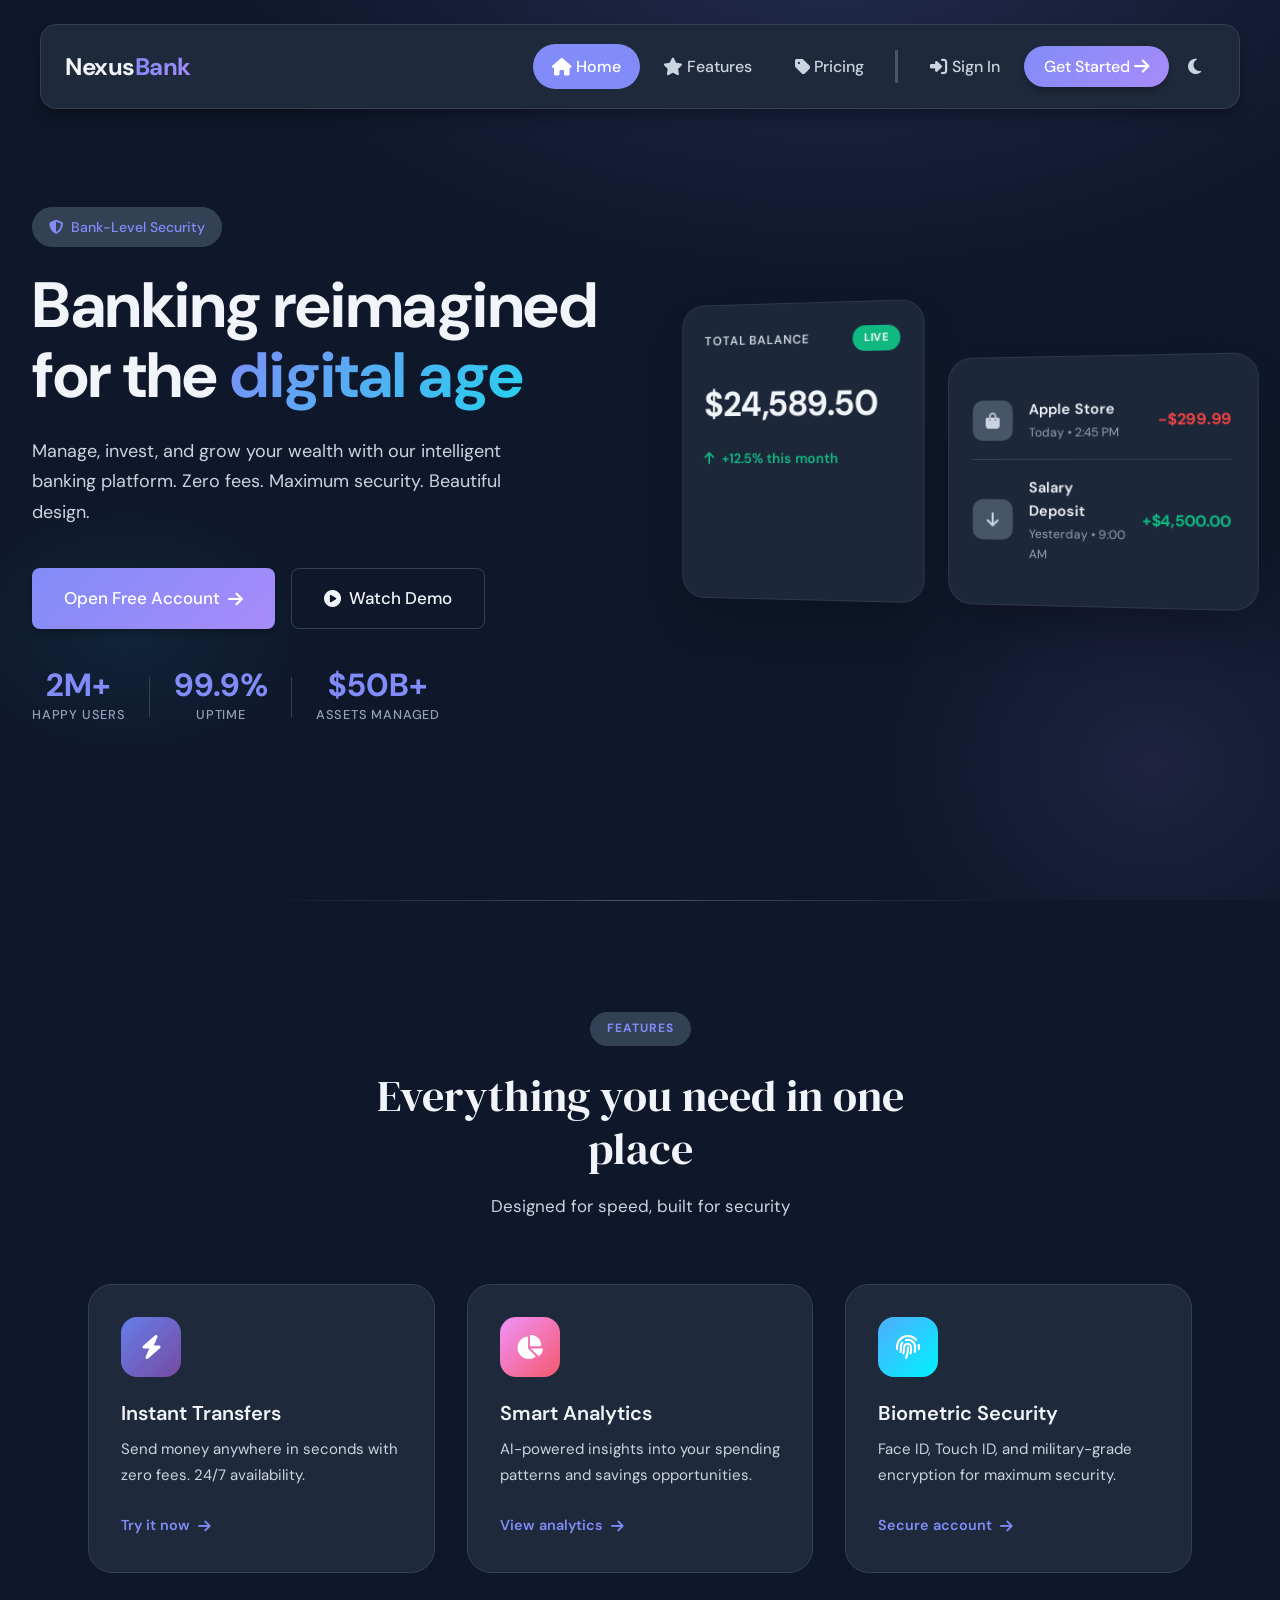
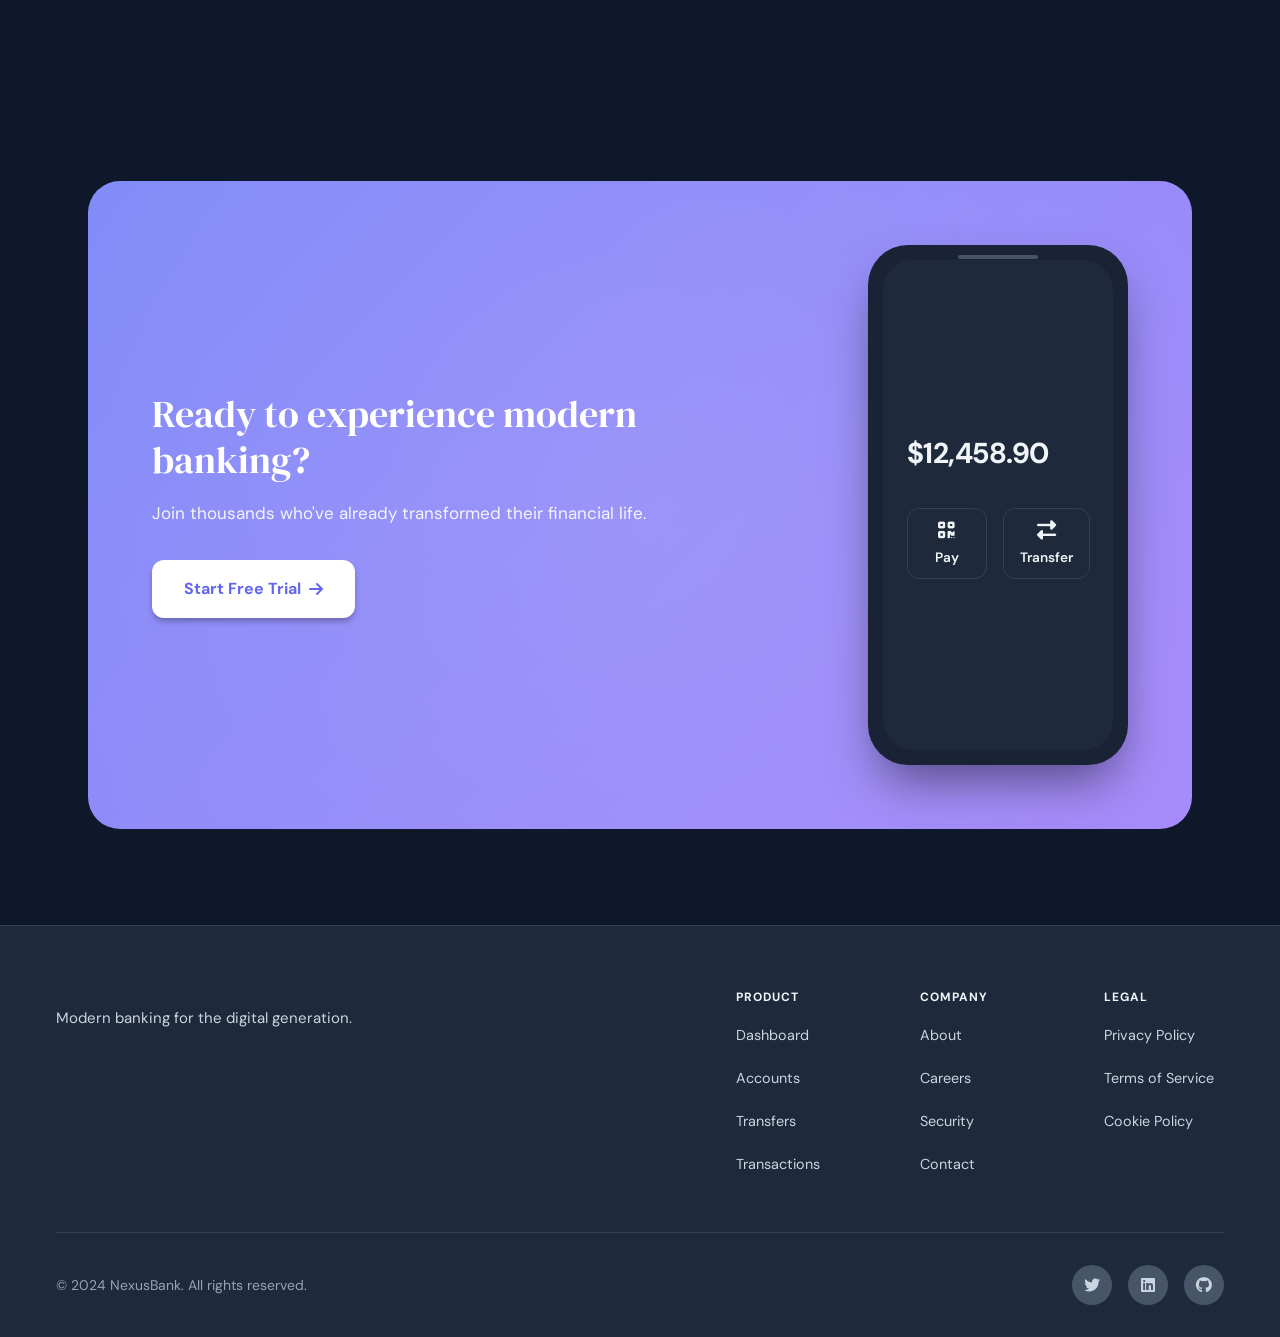
==== NexusBank2026/index.html @ 76d4d80f "Add files via upload" ====
<!DOCTYPE html>
<html lang="en" class="dark-theme">
<head>
    <meta charset="UTF-8">
    <meta name="viewport" content="width=device-width, initial-scale=1.0">
    <title>NexusBank | Modern Digital Banking</title>
   <link rel="stylesheet" href="css/style.css">
<link rel="stylesheet" href="css/components.css">
<link rel="stylesheet" href="css/index.css">
    <link rel="stylesheet" href="https://cdnjs.cloudflare.com/ajax/libs/font-awesome/6.4.0/css/all.min.css">
    <link rel="preconnect" href="https://fonts.googleapis.com">
    <link rel="preconnect" href="https://fonts.gstatic.com" crossorigin>
    <link href="https://fonts.googleapis.com/css2?family=Inter:wght@300;400;500;600;700&display=swap" rel="stylesheet">
</head>
<body>

    <!--- Floating Navigation --->
    <nav class="floating-nav">
        <div class="container">
            <!-- Brand now lives inside the nav -->
            <a href="index.html" class="nav-brand">
                Nexus<span class="accent">Bank</span>
            </a>

            <!-- Navigation items -->
            <div class="nav-row">
                <a href="index.html" class="nav-item active">
                    <i class="fas fa-home"></i>
                    <span>Home</span>
                </a>
                <a href="#features" class="nav-item">
                    <i class="fas fa-star"></i>
                    <span>Features</span>
                </a>
                <a href="#pricing" class="nav-item">
                    <i class="fas fa-tag"></i>
                    <span>Pricing</span>
                </a>
                
                <div class="nav-spacer"></div>
                
                <a href="login.html" class="nav-item btn-ghost">
                    <i class="fas fa-sign-in-alt"></i>
                    <span>Sign In</span>
                </a>
                <a href="login.html" class="nav-item btn-primary">
                    <span>Get Started</span>
                    <i class="fas fa-arrow-right"></i>
                </a>
                
                <button class="theme-toggle nav-item" id="themeToggle">
                    <i class="fas fa-moon"></i>
                </button>
            </div>
            
            <button class="mobile-menu-btn" id="mobileMenuBtn">
                <i class="fas fa-bars"></i>
            </button>
        </div>
    </nav>

    <!-- Hero Section -->
    <section class="hero">
        <div class="container">
            <div class="hero-content">
                <div class="hero-badge">
                    <span class="badge">
                        <i class="fas fa-shield-alt"></i>
                        Bank-Level Security
                    </span>
                </div>
                <h1 class="hero-title">
                    Banking reimagined for the
                    <span class="gradient-text">digital age</span>
                </h1>
                <p class="hero-subtitle">
                    Manage, invest, and grow your wealth with our intelligent banking platform.
                    Zero fees. Maximum security. Beautiful design.
                </p>
                <div class="hero-actions">
                    <a href="login.html" class="btn btn-primary btn-lg">
                        <span>Open Free Account</span>
                        <i class="fas fa-arrow-right"></i>
                    </a>
                    <a href="#features" class="btn btn-outline btn-lg">
                        <i class="fas fa-play-circle"></i>
                        <span>Watch Demo</span>
                    </a>
                </div>
                <div class="hero-stats">
                    <div class="stat">
                        <div class="stat-number">2M+</div>
                        <div class="stat-label">Happy Users</div>
                    </div>
                    <div class="stat">
                        <div class="stat-number">99.9%</div>
                        <div class="stat-label">Uptime</div>
                    </div>
                    <div class="stat">
                        <div class="stat-number">$50B+</div>
                        <div class="stat-label">Assets Managed</div>
                    </div>
                </div>
            </div>
            <div class="hero-visual">
                <div class="dashboard-preview">
                    <div class="preview-card preview-card-1">
                        <div class="preview-header">
                            <div class="preview-title">Total Balance</div>
                            <div class="preview-badge">Live</div>
                        </div>
                        <div class="preview-balance">$24,589.50</div>
                        <div class="preview-trend">
                            <i class="fas fa-arrow-up"></i>
                            <span>+12.5% this month</span>
                        </div>
                    </div>
                    <div class="preview-card preview-card-2">
                        <div class="preview-transaction">
                            <div class="transaction-icon">
                                <i class="fas fa-shopping-bag"></i>
                            </div>
                            <div class="transaction-details">
                                <div class="transaction-name">Apple Store</div>
                                <div class="transaction-time">Today • 2:45 PM</div>
                            </div>
                            <div class="transaction-amount negative">-$299.99</div>
                        </div>
                        <div class="preview-transaction">
                            <div class="transaction-icon">
                                <i class="fas fa-arrow-down"></i>
                            </div>
                            <div class="transaction-details">
                                <div class="transaction-name">Salary Deposit</div>
                                <div class="transaction-time">Yesterday • 9:00 AM</div>
                            </div>
                            <div class="transaction-amount positive">+$4,500.00</div>
                        </div>
                    </div>
                </div>
            </div>
        </div>
    </section>

    <!-- Features Section -->
    <section class="features-section" id="features">
        <div class="container">
            <div class="section-header">
                <div class="section-badge">Features</div>
                <h2 class="section-title">Everything you need in one place</h2>
                <p class="section-subtitle">Designed for speed, built for security</p>
            </div>
            
            <div class="features-grid">
                <div class="feature-card">
                    <div class="feature-icon bg-gradient-1">
                        <i class="fas fa-bolt"></i>
                    </div>
                    <h3 class="feature-title">Instant Transfers</h3>
                    <p class="feature-description">
                        Send money anywhere in seconds with zero fees. 24/7 availability.
                    </p>
                    <a href="transfer.html" class="feature-link">
                        <span>Try it now</span>
                        <i class="fas fa-arrow-right"></i>
                    </a>
                </div>
                
                <div class="feature-card">
                    <div class="feature-icon bg-gradient-2">
                        <i class="fas fa-chart-pie"></i>
                    </div>
                    <h3 class="feature-title">Smart Analytics</h3>
                    <p class="feature-description">
                        AI-powered insights into your spending patterns and savings opportunities.
                    </p>
                    <a href="dashboard.html" class="feature-link">
                        <span>View analytics</span>
                        <i class="fas fa-arrow-right"></i>
                    </a>
                </div>
                
                <div class="feature-card">
                    <div class="feature-icon bg-gradient-3">
                        <i class="fas fa-fingerprint"></i>
                    </div>
                    <h3 class="feature-title">Biometric Security</h3>
                    <p class="feature-description">
                        Face ID, Touch ID, and military-grade encryption for maximum security.
                    </p>
                    <a href="profile.html" class="feature-link">
                        <span>Secure account</span>
                        <i class="fas fa-arrow-right"></i>
                    </a>
                </div>
            </div>
        </div>
    </section>

    <!-- CTA Section -->
    <section class="cta-section">
        <div class="container">
            <div class="cta-card">
                <div class="cta-content">
                    <h2 class="cta-title">Ready to experience modern banking?</h2>
                    <p class="cta-subtitle">
                        Join thousands who've already transformed their financial life.
                    </p>
                    <a href="login.html" class="btn btn-cta btn-lg">
                        <span>Start Free Trial</span>
                        <i class="fas fa-arrow-right"></i>
                    </a>
                </div>
                <div class="cta-visual">
                    <div class="phone-mockup">
                        <div class="phone-screen">
                            <div class="app-preview">
                                <div class="app-balance">$12,458.90</div>
                                <div class="app-action">
                                    <button class="app-btn">
                                        <i class="fas fa-qrcode"></i>
                                        Pay
                                    </button>
                                    <button class="app-btn">
                                        <i class="fas fa-exchange-alt"></i>
                                        Transfer
                                    </button>
                                </div>
                            </div>
                        </div>
                    </div>
                </div>
            </div>
        </div>
    </section>

    <!-- Footer -->
    <footer class="footer">
        <div class="container">
            <div class="footer-main">
                <div class="footer-brand">
                    <p class="footer-tagline">
                        Modern banking for the digital generation.
                    </p>
                </div>
                
                <div class="footer-links">
                    <div class="footer-column">
                        <h4 class="footer-title">Product</h4>
                        <a href="dashboard.html" class="footer-link">Dashboard</a>
                        <a href="accounts.html" class="footer-link">Accounts</a>
                        <a href="transfer.html" class="footer-link">Transfers</a>
                        <a href="transactions.html" class="footer-link">Transactions</a>
                    </div>
                    
                    <div class="footer-column">
                        <h4 class="footer-title">Company</h4>
                        <a href="#" class="footer-link">About</a>
                        <a href="#" class="footer-link">Careers</a>
                        <a href="#" class="footer-link">Security</a>
                        <a href="#" class="footer-link">Contact</a>
                    </div>
                    
                    <div class="footer-column">
                        <h4 class="footer-title">Legal</h4>
                        <a href="#" class="footer-link">Privacy Policy</a>
                        <a href="#" class="footer-link">Terms of Service</a>
                        <a href="#" class="footer-link">Cookie Policy</a>
                    </div>
                </div>
            </div>
            
            <div class="footer-bottom">
                <p class="copyright">© 2024 NexusBank. All rights reserved.</p>
                <div class="footer-social">
                    <a href="#" class="social-link">
                        <i class="fab fa-twitter"></i>
                    </a>
                    <a href="#" class="social-link">
                        <i class="fab fa-linkedin"></i>
                    </a>
                    <a href="#" class="social-link">
                        <i class="fab fa-github"></i>
                    </a>
                </div>
            </div>
        </div>
    </footer>

    <script src="js/app.js"></script>
    <script>
        document.addEventListener('DOMContentLoaded', function() {
            const mobileMenuBtn = document.getElementById('mobileMenuBtn');
            const navRow = document.querySelector('.nav-row');
            
            mobileMenuBtn.addEventListener('click', function(e) {
                e.stopPropagation();
                navRow.classList.toggle('mobile-open');
            });
            
            document.addEventListener('click', function(e) {
                if (!navRow.contains(e.target) && !mobileMenuBtn.contains(e.target)) {
                    navRow.classList.remove('mobile-open');
                }
            });
            
            const themeToggle = document.getElementById('themeToggle');
            themeToggle.addEventListener('click', function() {
                document.documentElement.classList.toggle('dark-theme');
                document.body.classList.toggle('dark-theme');
                const icon = this.querySelector('i');
                const isDark = document.documentElement.classList.contains('dark-theme');
                icon.classList.toggle('fa-moon', !isDark);
                icon.classList.toggle('fa-sun', isDark);
                localStorage.setItem('theme', isDark ? 'dark' : 'light');
            });
            
            const savedTheme = localStorage.getItem('theme');
            if (savedTheme === 'dark') {
                document.documentElement.classList.add('dark-theme');
                document.body.classList.add('dark-theme');
                const icon = themeToggle.querySelector('i');
                icon.classList.replace('fa-moon', 'fa-sun');
            }
        });
    </script>
</body>
</html>
---- NexusBank2026/css/style.css ----
/* Modern Design System - Global Styles */
:root {
    /* Light Theme */
    --primary: #6366f1;
    --primary-dark: #4f46e5;
    --secondary: #8b5cf6;
    --accent: #06b6d4;
    --cta: #10b981;
    
    /* Background Colors */
    --bg-primary: #ffffff;
    --bg-secondary: #f8fafc;
    --bg-tertiary: #f1f5f9;
    
    /* Surface Colors */
    --surface: #ffffff;
    --surface-elevated: #ffffff;
    --surface-hover: #f8fafc;
    
    /* Text Colors */
    --text-primary: #0f172a;
    --text-secondary: #475569;
    --text-tertiary: #64748b;
    --text-on-primary: #ffffff;
    
    /* Border Colors */
    --border-light: #e2e8f0;
    --border-medium: #cbd5e1;
    --border-input: #d1d5db;
    
    /* Status Colors */
    --success: #10b981;
    --warning: #f59e0b;
    --error: #ef4444;
    --info: #3b82f6;
    
    /* Shadows */
    --shadow-sm: 0 1px 2px 0 rgb(0 0 0 / 0.05);
    --shadow-md: 0 4px 6px -1px rgb(0 0 0 / 0.1);
    --shadow-lg: 0 10px 15px -3px rgb(0 0 0 / 0.1);
    --shadow-xl: 0 20px 25px -5px rgb(0 0 0 / 0.1);
    --shadow-2xl: 0 25px 50px -12px rgb(0 0 0 / 0.25);
    
    /* Border Radius */
    --radius-sm: 0.375rem;
    --radius-md: 0.5rem;
    --radius-lg: 0.75rem;
    --radius-xl: 1rem;
    --radius-full: 9999px;
    
    /* Spacing */
    --space-xs: 0.25rem;
    --space-sm: 0.5rem;
    --space-md: 1rem;
    --space-lg: 1.5rem;
    --space-xl: 2rem;
    --space-2xl: 3rem;
    
    /* Transitions */
    --transition-fast: 150ms cubic-bezier(0.4, 0, 0.2, 1);
    --transition-normal: 250ms cubic-bezier(0.4, 0, 0.2, 1);
    --transition-slow: 350ms cubic-bezier(0.4, 0, 0.2, 1);
}

/* Dark Theme */
.dark-theme {
    --primary: #818cf8;
    --primary-dark: #6366f1;
    --secondary: #a78bfa;
    --accent: #22d3ee;
    --cta: #34d399;
    
    --bg-primary: #0f172a;
    --bg-secondary: #1e293b;
    --bg-tertiary: #334155;
    
    --surface: #1e293b;
    --surface-elevated: #334155;
    --surface-hover: #475569;
    
    --text-primary: #f1f5f9;
    --text-secondary: #cbd5e1;
    --text-tertiary: #94a3b8;
    --text-on-primary: #0f172a;
    
    --border-light: #334155;
    --border-medium: #475569;
    --border-input: #4b5563;
    
    --shadow-sm: 0 1px 2px 0 rgb(0 0 0 / 0.3);
    --shadow-md: 0 4px 6px -1px rgb(0 0 0 / 0.3);
    --shadow-lg: 0 10px 15px -3px rgb(0 0 0 / 0.3);
    --shadow-xl: 0 20px 25px -5px rgb(0 0 0 / 0.3);
    --shadow-2xl: 0 25px 50px -12px rgb(0 0 0 / 0.4);
}

/* Base Styles */
* {
    margin: 0;
    padding: 0;
    box-sizing: border-box;
}

html {
    scroll-behavior: smooth;
}

body {
    font-family: 'Inter', -apple-system, BlinkMacSystemFont, 'Segoe UI', Roboto, sans-serif;
    background-color: var(--bg-primary);
    color: var(--text-primary);
    line-height: 1.6;
    transition: background-color var(--transition-normal), color var(--transition-normal);
    overflow-x: hidden;
}

.container {
    max-width: 1200px;
    margin: 0 auto;
    padding: 0 var(--space-md);
}

/* Typography */
h1, h2, h3, h4, h5, h6 {
    font-weight: 600;
    line-height: 1.2;
}

.gradient-text {
    background: linear-gradient(135deg, var(--primary), var(--accent));
    -webkit-background-clip: text;
    -webkit-text-fill-color: transparent;
    background-clip: text;
}
---- NexusBank2026/css/components.css ----
/* Components - Navigation, Buttons, Cards, Footer */

/* Navigation */
.floating-nav {
    position: fixed;
    top: var(--space-lg);
    left: 50%;
    transform: translateX(-50%);
    width: calc(100% - 2rem);
    max-width: 1200px;
    background: var(--surface);
    backdrop-filter: blur(10px);
    border: 1px solid var(--border-light);
    border-radius: var(--radius-xl);
    padding: 0 var(--space-lg);
    z-index: 1000;
    box-shadow: var(--shadow-lg);
    display: flex;
    align-items: center;
    justify-content: space-between;
    height: 70px;
}

.brand {
    display: flex;
    align-items: center;
    gap: var(--space-sm);
    text-decoration: none;
    color: var(--text-primary);
    font-weight: 700;
    font-size: 1.25rem;
    flex-shrink: 0; /* Prevents brand from shrinking */
}

.brand-logo {
    width: 32px;
    height: 32px;
    background: linear-gradient(135deg, var(--primary), var(--secondary));
    border-radius: var(--radius-md);
    display: flex;
    align-items: center;
    justify-content: center;
    color: white;
}

.brand-logo i {
    font-size: 1rem;
}

.brand-name {
    white-space: nowrap;
}

.brand-accent {
    color: var(--primary);
}

.nav-row {
    display: flex;
    align-items: center;
    gap: var(--space-xs);
    margin-left: auto; /* Pushes nav items to the right */
    flex-wrap: nowrap;
}

.nav-item {
    display: flex;
    align-items: center;
    gap: var(--space-xs);
    text-decoration: none;
    color: var(--text-secondary);
    font-weight: 500;
    padding: var(--space-sm) var(--space-md);
    border-radius: var(--radius-md);
    transition: all var(--transition-fast);
    white-space: nowrap;
    border: none;
    background: none;
    font-family: inherit;
    font-size: 0.95rem;
    cursor: pointer;
}

.nav-item:hover,
.nav-item.active {
    background: var(--surface-hover);
    color: var(--primary);
}

.nav-item.btn-ghost {
    color: var(--text-secondary);
}

.nav-item.btn-ghost:hover {
    background: var(--surface-hover);
    color: var(--primary);
}

.nav-item.btn-primary {
    background: linear-gradient(135deg, var(--primary), var(--secondary));
    color: white;
    box-shadow: var(--shadow-md);
}

.nav-item.btn-primary:hover {
    transform: translateY(-1px);
    box-shadow: var(--shadow-lg);
}

.nav-item i {
    font-size: 1rem;
}

.theme-toggle.nav-item {
    width: 40px;
    height: 40px;
    padding: 0;
    justify-content: center;
}

.mobile-menu-btn {
    display: none;
    background: none;
    border: none;
    color: var(--text-secondary);
    font-size: 1.25rem;
    cursor: pointer;
    width: 40px;
    height: 40px;
    align-items: center;
    justify-content: center;
    margin-left: var(--space-sm);
}

/* Buttons */
.btn {
    display: inline-flex;
    align-items: center;
    justify-content: center;
    gap: var(--space-sm);
    padding: var(--space-sm) var(--space-lg);
    border-radius: var(--radius-md);
    font-weight: 500;
    text-decoration: none;
    border: none;
    cursor: pointer;
    transition: all var(--transition-fast);
    font-family: inherit;
    font-size: 0.875rem;
}

.btn-primary {
    background: linear-gradient(135deg, var(--primary), var(--secondary));
    color: white;
    box-shadow: var(--shadow-md);
}

.btn-primary:hover {
    transform: translateY(-2px);
    box-shadow: var(--shadow-lg);
}

.btn-secondary {
    background: var(--surface-elevated);
    color: var(--text-primary);
    border: 1px solid var(--border-light);
}

.btn-secondary:hover {
    background: var(--surface-hover);
}

.btn-outline {
    background: transparent;
    color: var(--text-primary);
    border: 1px solid var(--border-light);
}

.btn-outline:hover {
    border-color: var(--primary);
    color: var(--primary);
}

.btn-cta {
    background: linear-gradient(135deg, var(--primary), var(--secondary));
    color: white;
    box-shadow: var(--shadow-md);
}

.btn-cta:hover {
    transform: translateY(-2px);
    box-shadow: var(--shadow-lg);
}

.btn-sm {
    padding: var(--space-xs) var(--space-md);
    font-size: 0.75rem;
}

.btn-lg {
    padding: var(--space-md) var(--space-xl);
    font-size: 1rem;
}

.btn-block {
    width: 100%;
}

/* Badge */
.badge {
    display: inline-flex;
    align-items: center;
    gap: var(--space-xs);
    padding: var(--space-xs) var(--space-md);
    background: var(--surface-elevated);
    border: 1px solid var(--border-light);
    border-radius: var(--radius-full);
    font-size: 0.875rem;
    font-weight: 500;
    color: var(--text-secondary);
}

/* Cards */
.feature-card {
    background: var(--surface);
    border: 1px solid var(--border-light);
    border-radius: var(--radius-xl);
    padding: var(--space-xl);
    transition: all var(--transition-normal);
}

.feature-card:hover {
    transform: translateY(-8px);
    border-color: var(--primary);
    box-shadow: var(--shadow-xl);
}

.feature-icon {
    width: 64px;
    height: 64px;
    border-radius: var(--radius-lg);
    display: flex;
    align-items: center;
    justify-content: center;
    margin-bottom: var(--space-lg);
    font-size: 1.5rem;
    color: white;
}

/* Background Gradients */
.bg-gradient-1 {
    background: linear-gradient(135deg, var(--primary), var(--secondary));
}

.bg-gradient-2 {
    background: linear-gradient(135deg, var(--accent), #06b6d4);
}

.bg-gradient-3 {
    background: linear-gradient(135deg, #f59e0b, #f97316);
}

/* Footer */
.footer {
    background: var(--surface-elevated);
    padding: var(--space-2xl) 0;
    border-top: 1px solid var(--border-light);
}

.footer-main {
    display: flex;
    justify-content: space-between;
    flex-wrap: wrap;
    gap: var(--space-2xl);
    margin-bottom: var(--space-2xl);
}

.footer-brand {
    flex: 1;
    min-width: 300px;
}

.footer-tagline {
    color: var(--text-secondary);
    margin-top: var(--space-md);
    max-width: 300px;
}

.footer-links {
    display: flex;
    gap: var(--space-2xl);
    flex-wrap: wrap;
}

.footer-column {
    min-width: 150px;
}

.footer-title {
    font-size: 0.875rem;
    text-transform: uppercase;
    letter-spacing: 0.05em;
    color: var(--text-secondary);
    margin-bottom: var(--space-lg);
}

.footer-link {
    display: block;
    color: var(--text-primary);
    text-decoration: none;
    margin-bottom: var(--space-sm);
    transition: color var(--transition-fast);
}

.footer-link:hover {
    color: var(--primary);
}

.footer-bottom {
    display: flex;
    justify-content: space-between;
    align-items: center;
    padding-top: var(--space-xl);
    border-top: 1px solid var(--border-light);
}

.copyright {
    color: var(--text-tertiary);
    font-size: 0.875rem;
}

.footer-social {
    display: flex;
    gap: var(--space-md);
}

.social-link {
    width: 40px;
    height: 40px;
    background: var(--surface);
    border-radius: var(--radius-full);
    display: flex;
    align-items: center;
    justify-content: center;
    color: var(--text-secondary);
    text-decoration: none;
    transition: all var(--transition-fast);
}

.social-link:hover {
    background: var(--primary);
    color: white;
    transform: translateY(-2px);
}

/* Tablet Adjustments */
@media (max-width: 1024px) {
    .nav-item span {
        display: none; /* Hide text on tablet, show only icons */
    }
    
    .nav-item i {
        font-size: 1.125rem;
    }
    
    .nav-item.btn-primary span {
        display: none;
    }
    
    .nav-item.btn-primary i {
        margin: 0;
    }
}

/* Mobile Adjustments */
@media (max-width: 768px) {
    .floating-nav {
        top: var(--space-md);
        width: calc(100% - 2rem);
        height: 60px;
        padding: 0 var(--space-md);
    }
    
    .nav-row {
        display: none; /* Hidden on mobile by default */
    }
    
    .nav-row.mobile-open {
        display: flex;
        flex-direction: column;
        position: absolute;
        top: 100%;
        left: 0;
        right: 0;
        background: var(--surface);
        border: 1px solid var(--border-light);
        border-radius: var(--radius-lg);
        padding: var(--space-md);
        margin-top: var(--space-sm);
        box-shadow: var(--shadow-xl);
        z-index: 1000;
        gap: var(--space-xs);
        width: 100%;
    }
    
    .nav-row.mobile-open .nav-item {
        width: 100%;
        justify-content: flex-start;
        padding: var(--space-md);
    }
    
    .nav-row.mobile-open .nav-item span {
        display: inline;
    }
    
    .nav-row.mobile-open .nav-item i {
        width: 20px;
        text-align: center;
    }
    
    .nav-row.mobile-open .theme-toggle {
        display: flex;
    }
    
    .mobile-menu-btn {
        display: flex; /* Show mobile menu button */
    }
}
---- NexusBank2026/css/index.css ----
/* Index/Homepage Specific Styles - IMPROVED VERSION */

/* ===== FONT IMPORT ===== */
@import url('https://fonts.googleapis.com/css2?family=DM+Serif+Display:ital@0;1&family=DM+Sans:wght@300;400;500;600;700&display=swap');

/* ===== GLOBAL TYPOGRAPHY OVERRIDE ===== */
:root {
    --transition-bounce: all 0.3s cubic-bezier(0.175, 0.885, 0.32, 1.275);
    --font-display: 'DM Serif Display', Georgia, serif;
    --font-body: 'DM Sans', -apple-system, sans-serif;
}

html {
    scroll-behavior: smooth;
    -webkit-font-smoothing: antialiased;
}

body {
    font-family: var(--font-body);
}

/* Display font for headings */
h1, h2, h3 {
    font-family: var(--font-display);
    font-weight: 400; /* DM Serif Display looks best at regular weight */
}

/* ===== NAVIGATION ===== */
.floating-nav {
    height: 85px !important;
    padding: 0 var(--space-lg) !important;
}

.floating-nav .container {
    display: flex;
    align-items: center;
    justify-content: space-between;
    width: 100%;
    height: 100%;
    padding: 0;
    max-width: 1200px;
}

.site-brand {
    display: none;
}

.nav-brand {
    font-size: 1.5rem;
    font-weight: 700;
    color: var(--text-primary);
    letter-spacing: -0.5px;
    font-family: var(--font-body);
    text-decoration: none;
    flex-shrink: 0;
    line-height: 1;
}

.nav-brand .accent {
    background: linear-gradient(135deg, var(--primary), var(--secondary));
    -webkit-background-clip: text;
    -webkit-text-fill-color: transparent;
    background-clip: text;
}

.nav-row {
    display: flex;
    align-items: center;
    gap: 0.25rem;
}

.nav-item {
    padding: 0.6rem 1.2rem !important;
    font-size: 1rem !important;
    font-family: var(--font-body);
    border-radius: 40px;
    transition: var(--transition-bounce);
    position: relative;
}

.nav-item i {
    font-size: 1.1rem !important;
    transition: transform 0.2s ease;
}

.nav-item:hover {
    background: var(--surface-hover);
    transform: scale(1.05);
}

.nav-item:hover i {
    transform: translateY(-1px);
}

.nav-item.active {
    background: var(--primary);
    color: white !important;
}

.nav-item.btn-primary,
.nav-item.btn-ghost {
    padding: 0.5rem 1.25rem !important;
}

/* Divider line between Pricing and Sign In */
.nav-spacer {
    width: 3px;
    height: 33px;
    background: var(--border-medium);
    margin: 0 0.5rem;
    flex-shrink: 0;
}

.theme-toggle.nav-item {
    width: 42px !important;
    height: 42px !important;
    padding: 0 !important;
    display: flex;
    align-items: center;
    justify-content: center;
}

@media (max-width: 768px) {
    .floating-nav {
        height: 75px !important;
    }
}


@media (max-width: 1024px) {
    .floating-nav .container {
        padding-left: 1rem;
    }
    .nav-row {
        gap: 0.5rem;
    }
}

@media (max-width: 768px) {
    .floating-nav {
        height: 75px !important;
    }
    .site-brand {
        top: 15px;
        left: 20px;
        font-size: 1.5rem;
    }
    .nav-item {
        padding: 0.5rem 0.75rem !important;
        font-size: 0.9rem !important;
    }
}

/* ===== BUTTON ENHANCEMENTS ===== */
.btn {
    font-family: var(--font-body);
    transition: transform 0.2s ease, box-shadow 0.2s ease, background 0.2s ease;
}

.btn-primary:hover {
    transform: translateY(-3px) scale(1.02);
    box-shadow: 0 8px 20px rgba(99, 102, 241, 0.35);
}

.btn-primary:active {
    transform: translateY(-1px) scale(0.98);
}

.btn-outline:hover {
    background: rgba(99, 102, 241, 0.06);
    border-color: var(--primary);
    transform: translateY(-3px);
}

.btn-outline:active {
    transform: translateY(-1px);
}

/* Subtle scale pulse instead of invisible shadow pulse */
.btn-cta {
    animation: subtlePulse 2.5s ease-in-out infinite;
}

@keyframes subtlePulse {
    0%, 100% { transform: scale(1); }
    50% { transform: scale(1.04); }
}

/* ===== HERO SECTION ===== */
.hero {
    padding: 8rem 0 6rem;
    position: relative;
    overflow: hidden;
    min-height: 100vh;
    display: flex;
    align-items: center;

    /* Atmospheric gradient background */
    background:
        radial-gradient(ellipse 80% 60% at 65% -5%, rgba(99, 102, 241, 0.13) 0%, transparent 60%),
        radial-gradient(ellipse 40% 50% at 90% 85%, rgba(139, 92, 246, 0.09) 0%, transparent 55%),
        radial-gradient(ellipse 30% 30% at 10% 70%, rgba(6, 182, 212, 0.06) 0%, transparent 50%),
        var(--bg-primary);
}

/* Dark theme hero - deeper glow */
.dark-theme .hero {
    background:
        radial-gradient(ellipse 80% 60% at 65% -5%, rgba(129, 140, 248, 0.16) 0%, transparent 60%),
        radial-gradient(ellipse 40% 50% at 90% 85%, rgba(167, 139, 250, 0.1) 0%, transparent 55%),
        radial-gradient(ellipse 30% 30% at 10% 70%, rgba(34, 211, 238, 0.07) 0%, transparent 50%),
        var(--bg-primary);
}

.hero .container {
    display: flex;
    flex-direction: row;
    align-items: center;
    justify-content: space-between;
    width: 100%;
    max-width: 1400px;
    margin: 0 auto;
    padding: 0 2rem;
    gap: 4rem;
    text-align: left;
}

.hero-content {
    flex: 1;
    max-width: 580px;
}

.hero-badge {
    margin-bottom: 1.5rem;
    animation: fadeInUp 0.6s ease both;
}

.badge {
    display: inline-flex;
    align-items: center;
    gap: 0.5rem;
    background: var(--surface-elevated);
    color: var(--primary);
    padding: 0.5rem 1rem;
    border-radius: 100px;
    font-size: 0.875rem;
    font-weight: 500;
    font-family: var(--font-body);
    border: 1px solid var(--border-light);
}

.hero-title {
    /* Fluid sizing: scales from 2.5rem on mobile to 5rem on large screens */
    font-size: clamp(2.5rem, 5vw, 5rem);
    margin-bottom: 1.5rem;
    line-height: 1.1;
    letter-spacing: -0.5px;
    font-family: var(--font-body); /* Keep original Inter font for the hero title */
    font-weight: 700;
    animation: fadeInUp 0.7s ease 0.1s both;
}

.gradient-text {
    background: linear-gradient(135deg, var(--primary), var(--accent));
    -webkit-background-clip: text;
    -webkit-text-fill-color: transparent;
    background-clip: text;
}

.hero-subtitle {
    font-size: 1.125rem;
    color: var(--text-secondary);
    margin-bottom: 2.5rem;
    max-width: 500px;
    line-height: 1.7;
    animation: fadeInUp 0.7s ease 0.2s both;
}

.hero-actions {
    display: flex;
    gap: 1rem;
    margin-bottom: 2.5rem;
    flex-wrap: wrap;
    justify-content: flex-start;
    animation: fadeInUp 0.7s ease 0.3s both;
}

.btn-lg {
    padding: 1rem 2rem;
    font-size: 1.0625rem;
}

/* Hero Stats */
.hero-stats {
    display: flex;
    gap: 3rem;
    flex-wrap: wrap;
    justify-content: flex-start;
    animation: fadeInUp 0.7s ease 0.4s both;
}

/* Restore dashboard preview on the right */
.hero-visual {
    flex: 1;
    max-width: 500px;
    display: flex;
    justify-content: flex-end;
    animation: fadeInUp 0.8s ease 0.2s both;
}

.stat {
    text-align: center;
    position: relative;
}

.stat:not(:last-child)::after {
    content: '';
    position: absolute;
    right: -1.5rem;
    top: 50%;
    transform: translateY(-50%);
    width: 1px;
    height: 40px;
    background: var(--border-light);
}

.stat-number {
    font-size: 2rem;
    font-weight: 700;
    font-family: var(--font-body);
    color: var(--primary);
    margin-bottom: 0.25rem;
    line-height: 1;
    transition: color 0.2s ease;
}

.stat:hover .stat-number {
    color: var(--primary-dark);
}

.stat-label {
    font-size: 0.8rem;
    color: var(--text-tertiary);
    text-transform: uppercase;
    letter-spacing: 0.8px;
    font-weight: 500;
}

/* Hero Visual */
.hero-visual {
    flex: 1;
    max-width: 550px;
    display: flex;
    justify-content: flex-end;
    animation: fadeInUp 0.8s ease 0.2s both;
}

/* Dashboard Preview */
.dashboard-preview {
    display: flex;
    gap: 1.5rem;
    transform: perspective(1000px) rotateY(-10deg) translateZ(0);
    transition: transform 0.4s ease;
}

.dashboard-preview:hover {
    transform: perspective(1000px) rotateY(-6deg) translateZ(30px);
}

.preview-card {
    background: var(--surface);
    border: 1px solid var(--border-light);
    border-radius: 24px;
    padding: 1.5rem;
    box-shadow: 0 25px 50px -12px rgba(0, 0, 0, 0.25);
    backdrop-filter: blur(10px);
    transition: transform 0.3s ease, box-shadow 0.3s ease;
    animation: slideIn 0.8s ease-out both;
}

.preview-card-1 {
    width: 260px;
    margin-top: -30px;
    z-index: 2;
    animation-delay: 0.1s;
}

.preview-card-2 {
    width: 300px;
    margin-top: 30px;
    z-index: 1;
    animation-delay: 0.25s;
}

.preview-card:hover {
    transform: translateY(-5px);
    box-shadow: 0 30px 60px -12px rgba(0, 0, 0, 0.3);
}

.preview-header {
    display: flex;
    justify-content: space-between;
    align-items: center;
    margin-bottom: 1.5rem;
}

.preview-title {
    font-size: 0.8rem;
    color: var(--text-secondary);
    text-transform: uppercase;
    letter-spacing: 0.07em;
    font-weight: 600;
    font-family: var(--font-body);
}

.preview-badge {
    background: #10b981;
    color: white;
    padding: 0.25rem 0.75rem;
    border-radius: 100px;
    font-size: 0.7rem;
    font-weight: 700;
    letter-spacing: 0.5px;
    text-transform: uppercase;
}

.preview-balance {
    font-size: 2.25rem;
    font-weight: 700;
    font-family: var(--font-body);
    margin-bottom: 1rem;
    letter-spacing: -0.5px;
}

.preview-trend {
    display: flex;
    align-items: center;
    gap: 0.5rem;
    color: #10b981;
    font-weight: 600;
    font-size: 0.9rem;
}

.preview-transaction {
    display: flex;
    align-items: center;
    gap: 1rem;
    padding: 1rem 0;
    border-bottom: 1px solid var(--border-light);
    transition: background 0.2s ease;
}

.preview-transaction:last-child {
    border-bottom: none;
}

.preview-transaction:hover {
    background: var(--surface-hover);
    margin: 0 -0.5rem;
    padding: 0.75rem 0.5rem;
    border-radius: 12px;
}

.transaction-icon {
    width: 40px;
    height: 40px;
    background: var(--surface-hover);
    border-radius: 10px;
    display: flex;
    align-items: center;
    justify-content: center;
    color: var(--text-secondary);
    transition: all 0.2s ease;
    flex-shrink: 0;
}

.preview-transaction:hover .transaction-icon {
    background: var(--primary);
    color: white;
    transform: scale(1.05);
}

.transaction-details {
    flex: 1;
}

.transaction-name {
    font-weight: 600;
    font-size: 0.9rem;
    margin-bottom: 2px;
}

.transaction-time {
    font-size: 0.75rem;
    color: var(--text-tertiary);
}

.transaction-amount {
    font-weight: 700;
    font-size: 0.95rem;
    letter-spacing: -0.3px;
    font-family: var(--font-body);
}

.transaction-amount.positive { color: #10b981; }
.transaction-amount.negative { color: #ef4444; }

/* ===== FEATURES SECTION ===== */
.features-section {
    padding: 7rem 0;
    position: relative;
    overflow: hidden;
}

/* Subtle top divider gradient */
.features-section::before {
    content: '';
    position: absolute;
    top: 0;
    left: 50%;
    transform: translateX(-50%);
    width: 60%;
    height: 1px;
    background: linear-gradient(90deg, transparent, var(--border-medium), transparent);
}

.section-header {
    text-align: center;
    max-width: 600px;
    margin: 0 auto 4rem;
}

.section-badge {
    display: inline-block;
    background: var(--surface-elevated);
    color: var(--primary);
    padding: 0.4rem 1rem;
    border-radius: 100px;
    font-size: 0.75rem;
    font-weight: 700;
    font-family: var(--font-body);
    margin-bottom: 1.5rem;
    text-transform: uppercase;
    letter-spacing: 1px;
    border: 1px solid var(--border-light);
}

.section-title {
    font-size: clamp(2rem, 3.5vw, 2.75rem);
    margin-bottom: 1rem;
    line-height: 1.2;
}

.section-subtitle {
    color: var(--text-secondary);
    font-size: 1.0625rem;
    line-height: 1.7;
}

.features-grid {
    display: grid;
    grid-template-columns: repeat(auto-fit, minmax(300px, 1fr));
    gap: 2rem;
    max-width: 1200px;
    margin: 0 auto;
    padding: 0 2rem;
}

.feature-card {
    background: var(--surface);
    border: 1px solid var(--border-light);
    border-radius: 24px;
    padding: 2rem;
    transition: transform 0.3s ease, box-shadow 0.3s ease, border-color 0.3s ease;
    position: relative;
    overflow: hidden;
}

/* Gradient top-border reveal on hover */
.feature-card::before {
    content: '';
    position: absolute;
    top: 0;
    left: 0;
    right: 0;
    height: 3px;
    background: linear-gradient(90deg, var(--primary), var(--secondary));
    opacity: 0;
    transition: opacity 0.3s ease;
}

.feature-card:hover {
    transform: translateY(-8px) scale(1.02);
    box-shadow: 0 30px 60px -15px rgba(0, 0, 0, 0.2);
    border-color: transparent;
}

.feature-card:hover::before {
    opacity: 1;
}

.feature-icon {
    width: 60px;
    height: 60px;
    border-radius: 16px;
    display: flex;
    align-items: center;
    justify-content: center;
    margin-bottom: 1.5rem;
    font-size: 1.5rem;
    color: white;
    transition: transform 0.3s ease;
}

.feature-card:hover .feature-icon {
    transform: scale(1.15) rotate(5deg);
}

.bg-gradient-1 { background: linear-gradient(135deg, #667eea 0%, #764ba2 100%); }
.bg-gradient-2 { background: linear-gradient(135deg, #f093fb 0%, #f5576c 100%); }
.bg-gradient-3 { background: linear-gradient(135deg, #4facfe 0%, #00f2fe 100%); }

.feature-title {
    font-size: 1.25rem;
    margin-bottom: 0.75rem;
    font-family: var(--font-body);
    font-weight: 600;
}

.feature-description {
    color: var(--text-secondary);
    margin-bottom: 1.5rem;
    line-height: 1.7;
    font-size: 0.9375rem;
}

.feature-link {
    display: inline-flex;
    align-items: center;
    gap: 0.5rem;
    color: var(--primary);
    text-decoration: none;
    font-weight: 600;
    font-size: 0.9rem;
    transition: gap 0.2s ease;
    position: relative;
    padding-bottom: 2px;
}

.feature-link::after {
    content: '';
    position: absolute;
    bottom: 0;
    left: 0;
    width: 0;
    height: 2px;
    background: var(--primary);
    transition: width 0.2s ease;
}

.feature-link:hover {
    gap: 0.75rem;
}

.feature-link:hover::after {
    width: 100%;
}

/* ===== CTA SECTION ===== */
.cta-section {
    padding: 6rem 0;
}

.cta-card {
    background: linear-gradient(135deg, var(--primary), var(--secondary));
    border-radius: 32px;
    padding: 4rem;
    display: flex;
    align-items: center;
    justify-content: space-between;
    gap: 4rem;
    color: white;
    position: relative;
    overflow: hidden;
    max-width: 1200px;
    margin: 0 2rem;
}

.cta-card::before {
    content: '';
    position: absolute;
    top: -50%;
    right: -50%;
    width: 200%;
    height: 200%;
    background: radial-gradient(circle, rgba(255,255,255,0.08) 0%, transparent 50%);
    animation: rotate 20s linear infinite;
}

.cta-content {
    position: relative;
    z-index: 1;
    max-width: 500px;
}

.cta-title {
    font-size: clamp(1.8rem, 3vw, 2.5rem);
    margin-bottom: 1rem;
    line-height: 1.2;
}

.cta-subtitle {
    opacity: 0.9;
    margin-bottom: 2rem;
    line-height: 1.7;
    font-size: 1.0625rem;
}

.btn-cta {
    background: white;
    color: var(--primary-dark);
    border: none;
    padding: 1rem 2rem;
    font-weight: 700;
    font-size: 1rem;
    border-radius: 12px;
    display: inline-flex;
    align-items: center;
    gap: 0.5rem;
    text-decoration: none;
    transition: transform 0.2s ease, box-shadow 0.2s ease;
    font-family: var(--font-body);
}

.btn-cta:hover {
    transform: translateY(-2px);
    box-shadow: 0 12px 30px rgba(0,0,0,0.25);
}

.btn-cta i {
    transition: transform 0.2s ease;
}

.btn-cta:hover i {
    transform: translateX(5px);
}

.cta-visual {
    position: relative;
    z-index: 1;
}

.phone-mockup {
    width: 260px;
    height: 520px;
    background: var(--surface);
    border-radius: 40px;
    padding: 15px;
    box-shadow: 0 25px 50px -12px rgba(0,0,0,0.5);
    position: relative;
    transition: transform 0.3s ease;
}

.phone-mockup:hover {
    transform: translateY(-12px);
}

.phone-mockup::before {
    content: '';
    position: absolute;
    top: 10px;
    left: 50%;
    transform: translateX(-50%);
    width: 80px;
    height: 4px;
    background: var(--border-medium);
    border-radius: 100px;
    z-index: 2;
}

.phone-screen {
    background: var(--bg-secondary);
    border-radius: 30px;
    height: 100%;
    padding: 1.5rem;
    display: flex;
    flex-direction: column;
    align-items: center;
    justify-content: center;
    gap: 0;
}

.app-balance {
    font-size: 1.8rem;
    font-weight: 700;
    font-family: var(--font-body);
    margin-bottom: 2rem;
    color: var(--text-primary);
    letter-spacing: -0.5px;
}

.app-action {
    display: flex;
    gap: 1rem;
}

.app-btn {
    padding: 0.75rem 1rem;
    background: var(--surface);
    border: 1px solid var(--border-light);
    border-radius: 12px;
    color: var(--text-primary);
    display: flex;
    flex-direction: column;
    align-items: center;
    gap: 0.5rem;
    min-width: 80px;
    cursor: pointer;
    transition: all 0.2s ease;
    font-weight: 600;
    font-size: 0.85rem;
    font-family: var(--font-body);
}

.app-btn:hover {
    border-color: var(--primary);
    color: var(--primary);
    transform: translateY(-2px);
    box-shadow: 0 4px 12px rgba(99, 102, 241, 0.15);
}

.app-btn i {
    font-size: 1.2rem;
}

/* ===== FOOTER ===== */
.footer {
    background: var(--surface);
    border-top: 1px solid var(--border-light);
    padding: 4rem 0 2rem;
}

.footer-main {
    display: flex;
    justify-content: space-between;
    margin-bottom: 3rem;
    flex-wrap: wrap;
    gap: 2rem;
}

.footer-brand {
    max-width: 300px;
}

.footer-tagline {
    color: var(--text-secondary);
    margin-top: 1rem;
    line-height: 1.6;
    font-size: 0.9375rem;
}

.footer-links {
    display: flex;
    gap: 4rem;
    flex-wrap: wrap;
}

.footer-column {
    display: flex;
    flex-direction: column;
    gap: 0.75rem;
    min-width: 120px;
}

.footer-title {
    font-weight: 700;
    font-size: 0.75rem;
    text-transform: uppercase;
    letter-spacing: 1px;
    margin-bottom: 0.5rem;
    color: var(--text-primary);
    font-family: var(--font-body);
}

.footer-link {
    color: var(--text-secondary);
    text-decoration: none;
    transition: color 0.2s ease;
    font-size: 0.9rem;
}

.footer-link:hover {
    color: var(--primary);
}

.footer-bottom {
    display: flex;
    justify-content: space-between;
    align-items: center;
    padding-top: 2rem;
    border-top: 1px solid var(--border-light);
    flex-wrap: wrap;
    gap: 1rem;
}

.copyright {
    color: var(--text-tertiary);
    font-size: 0.875rem;
}

.footer-social {
    display: flex;
    gap: 1rem;
}

.social-link {
    width: 40px;
    height: 40px;
    background: var(--surface-hover);
    border-radius: 50%;
    display: flex;
    align-items: center;
    justify-content: center;
    color: var(--text-secondary);
    transition: all 0.2s ease;
    text-decoration: none;
}

.social-link:hover {
    background: var(--primary);
    color: white;
    transform: translateY(-4px) scale(1.1);
}

/* ===== ANIMATIONS ===== */
@keyframes fadeInUp {
    from {
        opacity: 0;
        transform: translateY(24px);
    }
    to {
        opacity: 1;
        transform: translateY(0);
    }
}

@keyframes slideIn {
    from {
        opacity: 0;
        transform: translateY(30px);
    }
    to {
        opacity: 1;
        transform: translateY(0);
    }
}

@keyframes rotate {
    from { transform: rotate(0deg); }
    to { transform: rotate(360deg); }
}

/* ===== DARK THEME ENHANCEMENTS ===== */
.dark-theme .preview-card {
    background: rgba(30, 41, 59, 0.95);
    border-color: rgba(255, 255, 255, 0.08);
}

.dark-theme .phone-mockup {
    background: #1a2235;
}

.dark-theme .phone-screen {
    background: #1e293b;
}

/* ===== ACCESSIBILITY ===== */
a:focus-visible,
button:focus-visible {
    outline: 2px solid var(--primary);
    outline-offset: 3px;
    border-radius: 4px;
}

/* ===== RESPONSIVE ===== */
@media (max-width: 1200px) {
    .hero .container {
        flex-direction: column;
        text-align: center;
        gap: 3rem;
    }

    .hero-content {
        max-width: 100%;
    }

    .hero-subtitle {
        margin-left: auto;
        margin-right: auto;
    }

    .hero-actions {
        justify-content: center;
    }

    .hero-stats {
        justify-content: center;
    }

    .stat:not(:last-child)::after {
        display: none;
    }

    .hero-visual {
        justify-content: center;
        max-width: 100%;
    }

    .cta-card {
        flex-direction: column;
        text-align: center;
        padding: 3rem;
    }

    .cta-content {
        max-width: 100%;
    }
}

@media (max-width: 768px) {
    .hero {
        min-height: auto;
        padding: 6rem 0 3rem;
    }

    .hero-actions {
        flex-direction: column;
    }

    .hero-actions .btn {
        width: 100%;
        justify-content: center;
    }

    .hero-stats {
        flex-direction: column;
        gap: 1.5rem;
        align-items: center;
    }

    .stat {
        width: 100%;
        max-width: 200px;
    }

    .dashboard-preview {
        flex-direction: column;
        align-items: center;
        transform: none;
    }

    .preview-card-1,
    .preview-card-2 {
        width: 100%;
        max-width: 300px;
        margin-top: 0;
    }

    .preview-card-2 {
        margin-top: 1.5rem;
    }

    .features-grid {
        grid-template-columns: 1fr;
        padding: 0 1rem;
    }

    .cta-section {
        padding: 3rem 0;
    }

    .cta-card {
        padding: 2rem;
        margin: 0 1rem;
    }

    .phone-mockup {
        width: 100%;
        max-width: 240px;
        height: auto;
        aspect-ratio: 1/2;
    }

    .footer-main {
        flex-direction: column;
        gap: 2rem;
    }

    .footer-links {
        gap: 2rem;
    }

    .footer-bottom {
        flex-direction: column;
        text-align: center;
    }
}
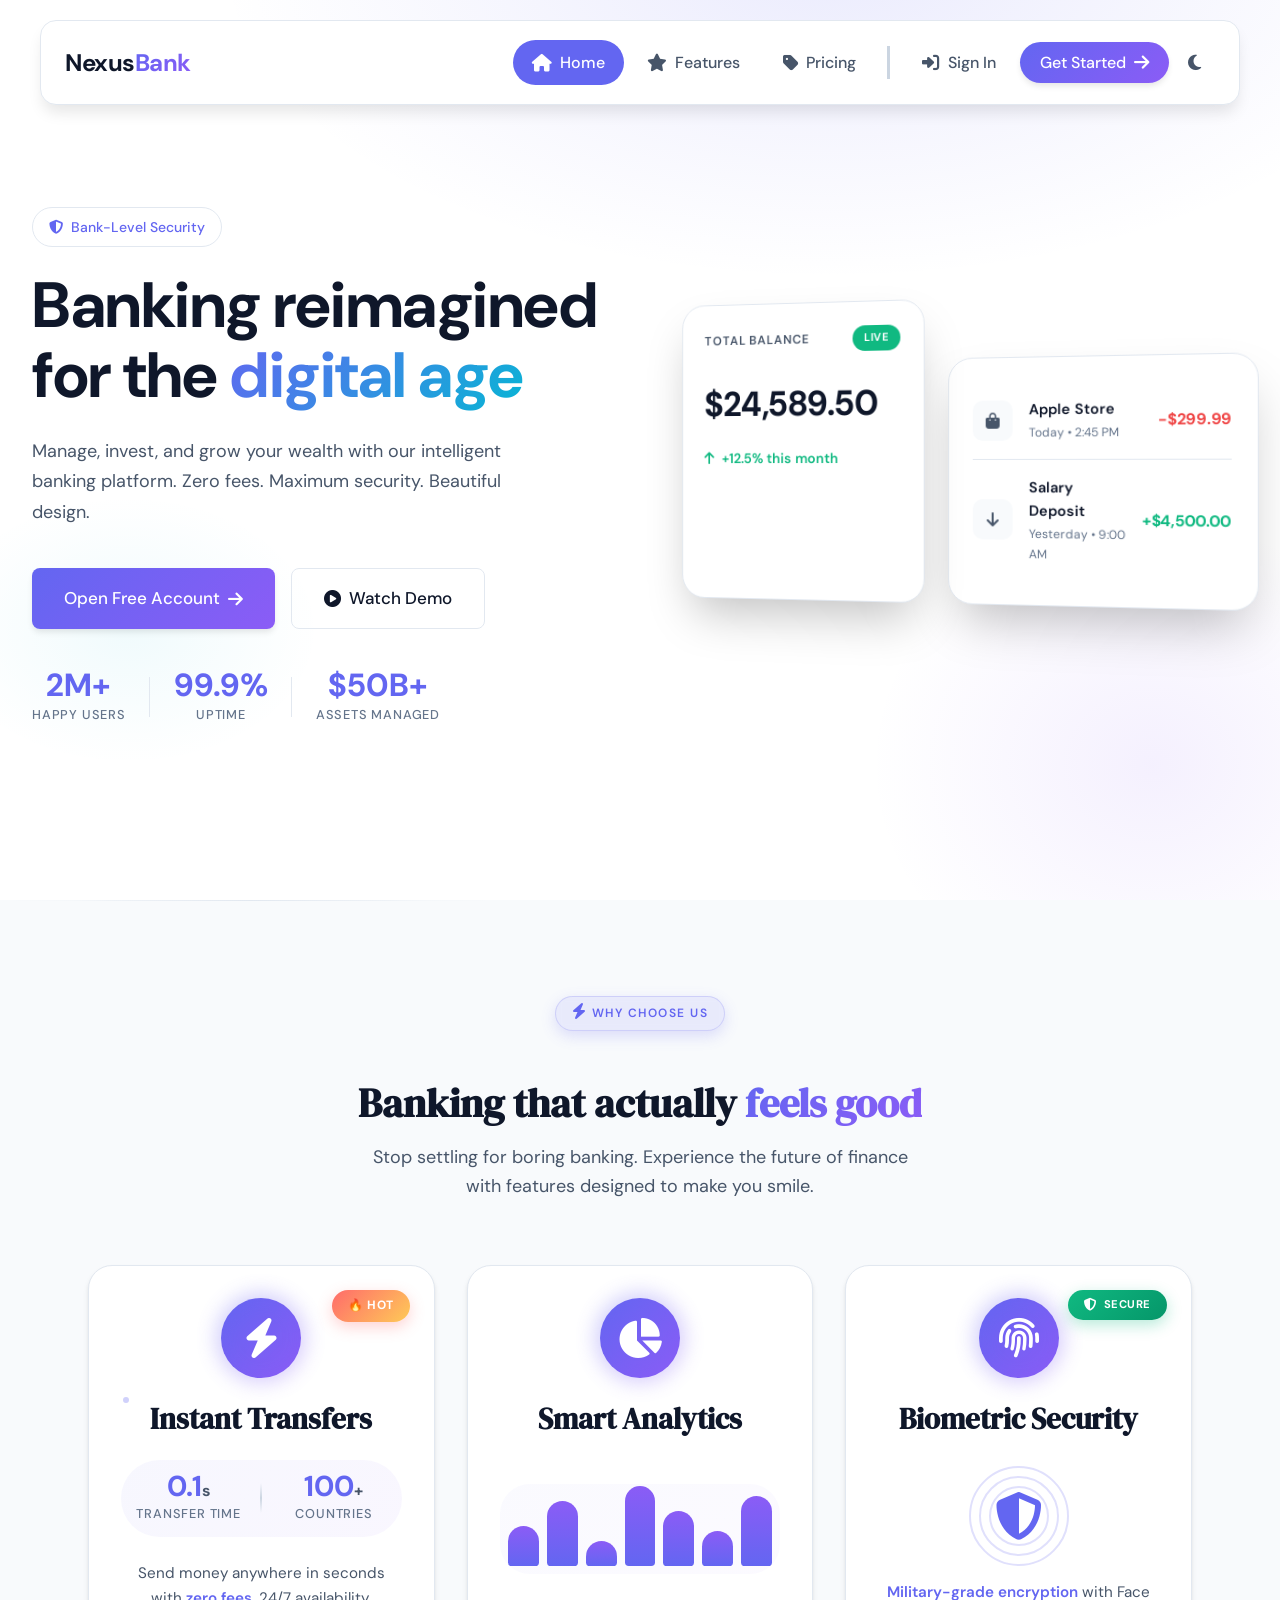
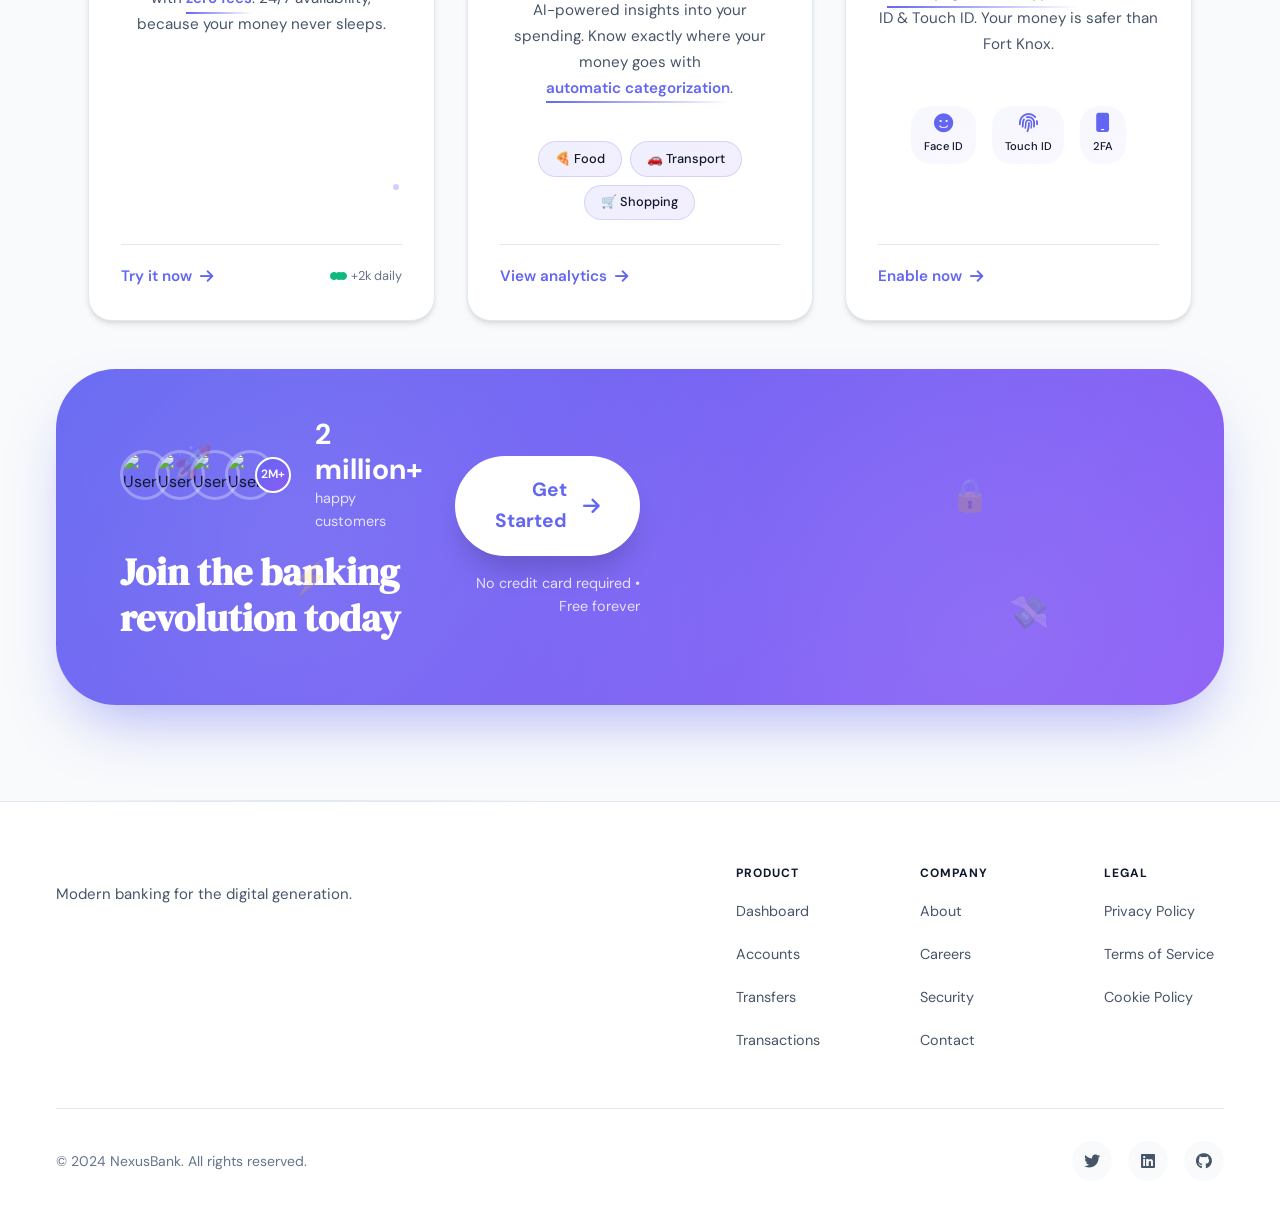
==== commit 319fb31b: "Add files via upload" ====
--- a/NexusBank2026/index.html
+++ b/NexusBank2026/index.html
@@ -1,28 +1,28 @@
 <!DOCTYPE html>
-<html lang="en" class="dark-theme">
+<html lang="en">
 <head>
     <meta charset="UTF-8">
     <meta name="viewport" content="width=device-width, initial-scale=1.0">
     <title>NexusBank | Modern Digital Banking</title>
-   <link rel="stylesheet" href="css/style.css">
-<link rel="stylesheet" href="css/components.css">
-<link rel="stylesheet" href="css/index.css">
+    <link rel="stylesheet" href="css/style.css">
+    <link rel="stylesheet" href="css/components.css">
+    <link rel="stylesheet" href="css/index.css">
     <link rel="stylesheet" href="https://cdnjs.cloudflare.com/ajax/libs/font-awesome/6.4.0/css/all.min.css">
     <link rel="preconnect" href="https://fonts.googleapis.com">
+    <script src="js/app.js"></script>
+    <script src="js/index.js"></script>
     <link rel="preconnect" href="https://fonts.gstatic.com" crossorigin>
     <link href="https://fonts.googleapis.com/css2?family=Inter:wght@300;400;500;600;700&display=swap" rel="stylesheet">
 </head>
 <body>
 
-    <!--- Floating Navigation --->
+    <!-- Floating Navigation -->
     <nav class="floating-nav">
         <div class="container">
-            <!-- Brand now lives inside the nav -->
             <a href="index.html" class="nav-brand">
                 Nexus<span class="accent">Bank</span>
             </a>
 
-            <!-- Navigation items -->
             <div class="nav-row">
                 <a href="index.html" class="nav-item active">
                     <i class="fas fa-home"></i>
@@ -142,97 +142,234 @@
         </div>
     </section>
 
+    <!-- Features Section - Revolut Style -->
     <!-- Features Section -->
-    <section class="features-section" id="features">
-        <div class="container">
-            <div class="section-header">
-                <div class="section-badge">Features</div>
-                <h2 class="section-title">Everything you need in one place</h2>
-                <p class="section-subtitle">Designed for speed, built for security</p>
-            </div>
-            
-            <div class="features-grid">
-                <div class="feature-card">
-                    <div class="feature-icon bg-gradient-1">
+<!-- Features Section - Premium Design -->
+<section class="features-section" id="features">
+    <div class="container">
+        <!-- Section Header with animated gradient -->
+        <div class="section-header">
+            <div class="section-badge-wrapper">
+                <span class="section-badge">
+                    <i class="fas fa-bolt"></i>
+                    <span>Why choose us</span>
+                </span>
+            </div>
+            
+            <h2 class="section-title">
+                Banking that actually
+                <span class="gradient-text">feels good</span>
+            </h2>
+            
+            <p class="section-subtitle">
+                Stop settling for boring banking. Experience the future of finance with features 
+                designed to make you smile.
+            </p>
+        </div>
+        
+        <!-- Features Grid - Premium Cards -->
+        <div class="features-grid">
+            
+            <!-- CARD 1 - Instant Transfers (Premium) -->
+            <div class="feature-card premium-card">
+                <div class="card-glow"></div>
+                
+                <div class="card-badge">
+                    <span class="badge-new">🔥 HOT</span>
+                </div>
+                
+                <div class="card-icon-wrapper">
+                    <div class="card-icon-circle">
+                        <div class="icon-bg"></div>
                         <i class="fas fa-bolt"></i>
                     </div>
-                    <h3 class="feature-title">Instant Transfers</h3>
-                    <p class="feature-description">
-                        Send money anywhere in seconds with zero fees. 24/7 availability.
-                    </p>
-                    <a href="transfer.html" class="feature-link">
+                </div>
+                
+                <h3 class="card-title">Instant Transfers</h3>
+                
+                <div class="card-stats">
+                    <div class="stat-item">
+                        <span class="stat-value">0.1<span class="stat-unit">s</span></span>
+                        <span class="stat-label">Transfer time</span>
+                    </div>
+                    <div class="stat-divider"></div>
+                    <div class="stat-item">
+                        <span class="stat-value">100<span class="stat-unit">+</span></span>
+                        <span class="stat-label">Countries</span>
+                    </div>
+                </div>
+                
+                <p class="card-description">
+                    Send money anywhere in seconds with <span class="highlight">zero fees</span>. 
+                    24/7 availability, because your money never sleeps.
+                </p>
+                
+                <div class="card-footer">
+                    <a href="transfer.html" class="card-link">
                         <span>Try it now</span>
                         <i class="fas fa-arrow-right"></i>
                     </a>
-                </div>
-                
-                <div class="feature-card">
-                    <div class="feature-icon bg-gradient-2">
+                    
+                    <div class="card-users">
+                        <div class="user-icons">
+                            <i class="fas fa-circle"></i>
+                            <i class="fas fa-circle"></i>
+                            <i class="fas fa-circle"></i>
+                        </div>
+                        <span>+2k daily</span>
+                    </div>
+                </div>
+                
+                <!-- Decorative elements -->
+                <div class="card-particle p1"></div>
+                <div class="card-particle p2"></div>
+            </div>
+            
+            <!-- CARD 2 - Smart Analytics (Premium) -->
+            <div class="feature-card premium-card">
+                <div class="card-glow"></div>
+                
+                <div class="card-icon-wrapper">
+                    <div class="card-icon-circle">
+                        <div class="icon-bg"></div>
                         <i class="fas fa-chart-pie"></i>
                     </div>
-                    <h3 class="feature-title">Smart Analytics</h3>
-                    <p class="feature-description">
-                        AI-powered insights into your spending patterns and savings opportunities.
-                    </p>
-                    <a href="dashboard.html" class="feature-link">
+                </div>
+                
+                <h3 class="card-title">Smart Analytics</h3>
+                
+                <!-- Mini chart visualization -->
+                <div class="chart-container">
+                    <div class="chart-bar" style="height: 40px;"></div>
+                    <div class="chart-bar" style="height: 65px;"></div>
+                    <div class="chart-bar" style="height: 25px;"></div>
+                    <div class="chart-bar" style="height: 80px;"></div>
+                    <div class="chart-bar" style="height: 55px;"></div>
+                    <div class="chart-bar" style="height: 35px;"></div>
+                    <div class="chart-bar" style="height: 70px;"></div>
+                </div>
+                
+                <p class="card-description">
+                    AI-powered insights into your spending. Know exactly where your money goes with 
+                    <span class="highlight">automatic categorization</span>.
+                </p>
+                
+                <div class="insight-tags">
+                    <span class="tag">🍕 Food</span>
+                    <span class="tag">🚗 Transport</span>
+                    <span class="tag">🛒 Shopping</span>
+                </div>
+                
+                <div class="card-footer">
+                    <a href="dashboard.html" class="card-link">
                         <span>View analytics</span>
                         <i class="fas fa-arrow-right"></i>
                     </a>
                 </div>
-                
-                <div class="feature-card">
-                    <div class="feature-icon bg-gradient-3">
+            </div>
+            
+            <!-- CARD 3 - Biometric Security (Premium) -->
+            <div class="feature-card premium-card">
+                <div class="card-glow"></div>
+                
+                <div class="card-badge-right">
+                    <span class="badge-secure">
+                        <i class="fas fa-shield-alt"></i>
+                        SECURE
+                    </span>
+                </div>
+                
+                <div class="card-icon-wrapper">
+                    <div class="card-icon-circle">
+                        <div class="icon-bg"></div>
                         <i class="fas fa-fingerprint"></i>
                     </div>
-                    <h3 class="feature-title">Biometric Security</h3>
-                    <p class="feature-description">
-                        Face ID, Touch ID, and military-grade encryption for maximum security.
-                    </p>
-                    <a href="profile.html" class="feature-link">
-                        <span>Secure account</span>
+                </div>
+                
+                <h3 class="card-title">Biometric Security</h3>
+                
+                <!-- Security shield animation -->
+                <div class="security-shield">
+                    <div class="shield-ring"></div>
+                    <div class="shield-ring"></div>
+                    <div class="shield-ring"></div>
+                    <i class="fas fa-shield-alt"></i>
+                </div>
+                
+                <p class="card-description">
+                    <span class="highlight">Military-grade encryption</span> with Face ID & Touch ID. 
+                    Your money is safer than Fort Knox.
+                </p>
+                
+                <div class="security-methods">
+                    <div class="method">
+                        <i class="fas fa-face-smile"></i>
+                        <span>Face ID</span>
+                    </div>
+                    <div class="method">
+                        <i class="fas fa-fingerprint"></i>
+                        <span>Touch ID</span>
+                    </div>
+                    <div class="method">
+                        <i class="fas fa-mobile"></i>
+                        <span>2FA</span>
+                    </div>
+                </div>
+                
+                <div class="card-footer">
+                    <a href="profile.html" class="card-link">
+                        <span>Enable now</span>
                         <i class="fas fa-arrow-right"></i>
                     </a>
                 </div>
             </div>
         </div>
-    </section>
-
-    <!-- CTA Section -->
-    <section class="cta-section">
-        <div class="container">
-            <div class="cta-card">
-                <div class="cta-content">
-                    <h2 class="cta-title">Ready to experience modern banking?</h2>
-                    <p class="cta-subtitle">
-                        Join thousands who've already transformed their financial life.
-                    </p>
-                    <a href="login.html" class="btn btn-cta btn-lg">
-                        <span>Start Free Trial</span>
+        
+        <!-- PREMIUM CTA SECTION -->
+        <div class="premium-cta">
+            <div class="cta-backdrop"></div>
+            
+            <div class="cta-content">
+                <div class="cta-left">
+                    <div class="cta-users">
+                        <div class="cta-avatar-stack">
+                            <img src="https://randomuser.me/api/portraits/women/44.jpg" alt="User">
+                            <img src="https://randomuser.me/api/portraits/men/32.jpg" alt="User">
+                            <img src="https://randomuser.me/api/portraits/women/68.jpg" alt="User">
+                            <img src="https://randomuser.me/api/portraits/men/75.jpg" alt="User">
+                            <div class="avatar-count">2M+</div>
+                        </div>
+                        <div class="cta-users-text">
+                            <span class="users-number">2 million+</span>
+                            <span class="users-label">happy customers</span>
+                        </div>
+                    </div>
+                    
+                    <h4 class="cta-title">
+                        Join the banking <br>revolution today
+                    </h4>
+                </div>
+                
+                <div class="cta-right">
+                    <a href="login.html" class="cta-button">
+                        <span>Get Started</span>
                         <i class="fas fa-arrow-right"></i>
                     </a>
-                </div>
-                <div class="cta-visual">
-                    <div class="phone-mockup">
-                        <div class="phone-screen">
-                            <div class="app-preview">
-                                <div class="app-balance">$12,458.90</div>
-                                <div class="app-action">
-                                    <button class="app-btn">
-                                        <i class="fas fa-qrcode"></i>
-                                        Pay
-                                    </button>
-                                    <button class="app-btn">
-                                        <i class="fas fa-exchange-alt"></i>
-                                        Transfer
-                                    </button>
-                                </div>
-                            </div>
-                        </div>
-                    </div>
-                </div>
-            </div>
-        </div>
-    </section>
+                    <p class="cta-note">No credit card required • Free forever</p>
+                </div>
+            </div>
+            
+            <!-- Floating emojis for fun -->
+            <div class="floating-emoji emoji1">🚀</div>
+            <div class="floating-emoji emoji2">💸</div>
+            <div class="floating-emoji emoji3">🔒</div>
+            <div class="floating-emoji emoji4">⚡</div>
+        </div>
+    </div>
+</section>
+
+
+
 
     <!-- Footer -->
     <footer class="footer">
--- a/NexusBank2026/css/index.css
+++ b/NexusBank2026/css/index.css
@@ -1,4 +1,4 @@
-/* Index/Homepage Specific Styles - IMPROVED VERSION */
+/* Index/Homepage Specific Styles - REVOLUT STYLE */
 
 /* ===== FONT IMPORT ===== */
 @import url('https://fonts.googleapis.com/css2?family=DM+Serif+Display:ital@0;1&family=DM+Sans:wght@300;400;500;600;700&display=swap');
@@ -22,13 +22,27 @@
 /* Display font for headings */
 h1, h2, h3 {
     font-family: var(--font-display);
-    font-weight: 400; /* DM Serif Display looks best at regular weight */
-}
-
-/* ===== NAVIGATION ===== */
+    font-weight: 400;
+}
+
+/* ===== NAVIGATION FIXES ===== */
 .floating-nav {
     height: 85px !important;
     padding: 0 var(--space-lg) !important;
+    position: fixed;
+    top: 20px;
+    left: 50%;
+    transform: translateX(-50%);
+    width: calc(100% - 2rem);
+    max-width: 1200px;
+    background: var(--surface);
+    backdrop-filter: blur(10px);
+    border: 1px solid var(--border-light);
+    border-radius: var(--radius-xl);
+    z-index: 1000;
+    box-shadow: var(--shadow-lg);
+    display: flex;
+    align-items: center;
 }
 
 .floating-nav .container {
@@ -39,10 +53,6 @@
     height: 100%;
     padding: 0;
     max-width: 1200px;
-}
-
-.site-brand {
-    display: none;
 }
 
 .nav-brand {
@@ -67,6 +77,7 @@
     display: flex;
     align-items: center;
     gap: 0.25rem;
+    margin-left: auto;
 }
 
 .nav-item {
@@ -76,6 +87,16 @@
     border-radius: 40px;
     transition: var(--transition-bounce);
     position: relative;
+    display: flex;
+    align-items: center;
+    gap: 0.5rem;
+    text-decoration: none;
+    color: var(--text-secondary);
+    font-weight: 500;
+    border: none;
+    background: none;
+    cursor: pointer;
+    white-space: nowrap;
 }
 
 .nav-item i {
@@ -86,6 +107,7 @@
 .nav-item:hover {
     background: var(--surface-hover);
     transform: scale(1.05);
+    color: var(--primary);
 }
 
 .nav-item:hover i {
@@ -102,7 +124,15 @@
     padding: 0.5rem 1.25rem !important;
 }
 
-/* Divider line between Pricing and Sign In */
+.nav-item.btn-primary {
+    background: linear-gradient(135deg, var(--primary), var(--secondary));
+    color: white;
+}
+
+.nav-item.btn-ghost {
+    background: transparent;
+}
+
 .nav-spacer {
     width: 3px;
     height: 33px;
@@ -110,7 +140,858 @@
     margin: 0 0.5rem;
     flex-shrink: 0;
 }
-
+/* ===== PREMIUM FEATURES SECTION ===== */
+
+.features-section {
+    padding: 8rem 0;
+    background: var(--bg-secondary);
+    position: relative;
+    overflow: hidden;
+}
+
+/* Animated background */
+.features-section::before {
+    content: '';
+    position: absolute;
+    top: -30%;
+    left: -10%;
+    width: 500px;
+    height: 500px;
+    background: radial-gradient(circle, rgba(99, 102, 241, 0.1) 0%, transparent 70%);
+    border-radius: 50%;
+    animation: floatBlob 20s infinite alternate;
+}
+
+.features-section::after {
+    content: '';
+    position: absolute;
+    bottom: -20%;
+    right: -10%;
+    width: 600px;
+    height: 600px;
+    background: radial-gradient(circle, rgba(139, 92, 246, 0.1) 0%, transparent 70%);
+    border-radius: 50%;
+    animation: floatBlob 25s infinite alternate-reverse;
+}
+
+@keyframes floatBlob {
+    0% { transform: translate(0, 0) scale(1); }
+    100% { transform: translate(5%, 5%) scale(1.2); }
+}
+
+/* Section Header */
+.section-header {
+    text-align: center;
+    max-width: 700px;
+    margin: 0 auto 5rem;
+    position: relative;
+    z-index: 2;
+}
+
+.section-badge-wrapper {
+    display: flex;
+    justify-content: center;
+    margin-bottom: 1.5rem;
+}
+
+.section-badge {
+    display: inline-flex;
+    align-items: center;
+    gap: 0.5rem;
+    background: linear-gradient(135deg, rgba(99, 102, 241, 0.15), rgba(139, 92, 246, 0.15));
+    border: 1px solid rgba(99, 102, 241, 0.3);
+    backdrop-filter: blur(10px);
+    padding: 0.6rem 1.5rem;
+    border-radius: 50px;
+    font-size: 0.9rem;
+    font-weight: 600;
+    letter-spacing: 0.5px;
+    color: var(--primary);
+    box-shadow: 0 5px 15px rgba(99, 102, 241, 0.2);
+}
+
+.section-badge i {
+    font-size: 1rem;
+    animation: spinSlow 3s infinite linear;
+}
+
+@keyframes spinSlow {
+    0% { transform: rotate(0deg); }
+    100% { transform: rotate(360deg); }
+}
+
+.section-title {
+    font-size: clamp(2.5rem, 5vw, 4rem);
+    font-weight: 700;
+    line-height: 1.1;
+    margin-bottom: 1.5rem;
+    font-family: var(--font-display);
+}
+
+.section-title .gradient-text {
+    background: linear-gradient(135deg, var(--primary), var(--secondary), var(--accent));
+    -webkit-background-clip: text;
+    -webkit-text-fill-color: transparent;
+    background-clip: text;
+    background-size: 200% 200%;
+    animation: gradientMove 5s ease infinite;
+}
+
+@keyframes gradientMove {
+    0%, 100% { background-position: 0% 50%; }
+    50% { background-position: 100% 50%; }
+}
+
+.section-subtitle {
+    color: var(--text-secondary);
+    font-size: 1.2rem;
+    line-height: 1.6;
+    max-width: 550px;
+    margin: 0 auto;
+}
+
+/* Features Grid */
+.features-grid {
+    display: grid;
+    grid-template-columns: repeat(3, 1fr);
+    gap: 2rem;
+    max-width: 1200px;
+    margin: 0 auto 5rem;
+    padding: 0 2rem;
+    position: relative;
+    z-index: 2;
+}
+
+/* Premium Card Design */
+.premium-card {
+    background: var(--surface);
+    border-radius: 40px;
+    padding: 2rem;
+    position: relative;
+    transition: all 0.4s cubic-bezier(0.175, 0.885, 0.32, 1.275);
+    border: 1px solid var(--border-light);
+    box-shadow: 0 20px 40px -15px rgba(0, 0, 0, 0.1);
+    overflow: hidden;
+}
+
+.premium-card:hover {
+    transform: translateY(-15px) scale(1.02);
+    border-color: transparent;
+    box-shadow: 0 30px 60px -15px rgba(99, 102, 241, 0.3);
+}
+
+/* Card glow effect */
+.card-glow {
+    position: absolute;
+    top: -50%;
+    left: -50%;
+    width: 200%;
+    height: 200%;
+    background: radial-gradient(circle at 50% 50%, 
+        rgba(99, 102, 241, 0.1) 0%, 
+        transparent 50%);
+    opacity: 0;
+    transition: opacity 0.4s ease;
+    pointer-events: none;
+}
+
+.premium-card:hover .card-glow {
+    opacity: 1;
+}
+
+/* Card Badges */
+.card-badge {
+    position: absolute;
+    top: 1.5rem;
+    right: 1.5rem;
+    z-index: 3;
+}
+
+.badge-new {
+    background: linear-gradient(135deg, #ff6b6b, #feca57);
+    color: white;
+    font-size: 0.75rem;
+    font-weight: 700;
+    padding: 0.4rem 1rem;
+    border-radius: 30px;
+    letter-spacing: 0.5px;
+    box-shadow: 0 5px 15px rgba(255, 107, 107, 0.3);
+    display: inline-block;
+    animation: pulse 2s infinite;
+}
+
+.card-badge-right {
+    position: absolute;
+    top: 1.5rem;
+    right: 1.5rem;
+    z-index: 3;
+}
+
+.badge-secure {
+    display: flex;
+    align-items: center;
+    gap: 0.4rem;
+    background: linear-gradient(135deg, #10b981, #059669);
+    color: white;
+    font-size: 0.7rem;
+    font-weight: 700;
+    padding: 0.4rem 1rem;
+    border-radius: 30px;
+    letter-spacing: 0.5px;
+    box-shadow: 0 5px 15px rgba(16, 185, 129, 0.3);
+}
+
+.badge-secure i {
+    font-size: 0.8rem;
+}
+
+/* Card Icon */
+.card-icon-wrapper {
+    margin-bottom: 1.5rem;
+    display: flex;
+    justify-content: center;
+}
+
+.card-icon-circle {
+    width: 80px;
+    height: 80px;
+    border-radius: 50%;
+    background: linear-gradient(135deg, var(--primary), var(--secondary));
+    display: flex;
+    align-items: center;
+    justify-content: center;
+    position: relative;
+    transition: all 0.4s ease;
+}
+
+.premium-card:hover .card-icon-circle {
+    transform: scale(1.1) rotate(5deg);
+    box-shadow: 0 15px 30px rgba(99, 102, 241, 0.4);
+}
+
+.icon-bg {
+    position: absolute;
+    top: -5px;
+    left: -5px;
+    right: -5px;
+    bottom: -5px;
+    border-radius: 50%;
+    background: linear-gradient(135deg, var(--primary), var(--secondary));
+    opacity: 0.3;
+    filter: blur(10px);
+    transition: all 0.4s ease;
+}
+
+.premium-card:hover .icon-bg {
+    opacity: 0.6;
+    filter: blur(15px);
+}
+
+.card-icon-circle i {
+    font-size: 2.5rem;
+    color: white;
+    position: relative;
+    z-index: 2;
+    transition: all 0.4s ease;
+}
+
+.premium-card:hover .card-icon-circle i {
+    transform: scale(1.1);
+}
+
+/* Card Title */
+.card-title {
+    font-size: 1.8rem;
+    font-weight: 700;
+    text-align: center;
+    margin-bottom: 1.5rem;
+    color: var(--text-primary);
+    font-family: var(--font-display);
+}
+
+/* Card Stats */
+.card-stats {
+    display: flex;
+    align-items: center;
+    justify-content: center;
+    gap: 1rem;
+    margin-bottom: 1.5rem;
+    padding: 0.75rem;
+    background: linear-gradient(135deg, rgba(99, 102, 241, 0.05), rgba(139, 92, 246, 0.05));
+    border-radius: 50px;
+}
+
+.stat-item {
+    text-align: center;
+    flex: 1;
+}
+
+.stat-value {
+    font-size: 1.8rem;
+    font-weight: 700;
+    color: var(--primary);
+    line-height: 1;
+    display: block;
+}
+
+.stat-unit {
+    font-size: 1rem;
+    color: var(--text-secondary);
+}
+
+.stat-label {
+    font-size: 0.7rem;
+    color: var(--text-tertiary);
+    text-transform: uppercase;
+    letter-spacing: 0.5px;
+    display: block;
+    margin-top: 0.2rem;
+}
+
+.stat-divider {
+    width: 2px;
+    height: 30px;
+    background: linear-gradient(to bottom, transparent, var(--border-medium), transparent);
+}
+
+/* Chart Container for Card 2 */
+.chart-container {
+    display: flex;
+    align-items: flex-end;
+    justify-content: center;
+    gap: 8px;
+    height: 90px;
+    margin: 1.5rem 0;
+    padding: 0.5rem;
+    background: linear-gradient(135deg, rgba(99, 102, 241, 0.03), rgba(139, 92, 246, 0.03));
+    border-radius: 30px;
+}
+
+.chart-bar {
+    width: 12%;
+    background: linear-gradient(to top, var(--primary), var(--secondary));
+    border-radius: 20px 20px 5px 5px;
+    transition: all 0.4s ease;
+    position: relative;
+    animation: barRise 1s ease-out;
+}
+
+@keyframes barRise {
+    from { height: 0; }
+    to { height: var(--height); }
+}
+
+.chart-bar:hover {
+    transform: scale(1.1);
+    box-shadow: 0 5px 15px rgba(99, 102, 241, 0.4);
+}
+
+/* Insight Tags */
+.insight-tags {
+    display: flex;
+    flex-wrap: wrap;
+    gap: 0.5rem;
+    margin: 1rem 0 1.5rem;
+    justify-content: center;
+}
+
+.tag {
+    background: linear-gradient(135deg, rgba(99, 102, 241, 0.1), rgba(139, 92, 246, 0.1));
+    padding: 0.4rem 1rem;
+    border-radius: 30px;
+    font-size: 0.8rem;
+    font-weight: 500;
+    border: 1px solid rgba(99, 102, 241, 0.2);
+    transition: all 0.2s ease;
+}
+
+.tag:hover {
+    background: linear-gradient(135deg, var(--primary), var(--secondary));
+    color: white;
+    transform: scale(1.05);
+    border-color: transparent;
+}
+
+/* Security Shield */
+.security-shield {
+    position: relative;
+    width: 80px;
+    height: 80px;
+    margin: 1rem auto 1.5rem;
+    display: flex;
+    align-items: center;
+    justify-content: center;
+}
+
+.security-shield i {
+    font-size: 3rem;
+    color: var(--primary);
+    position: relative;
+    z-index: 2;
+    animation: shieldPulse 2s infinite;
+}
+
+@keyframes shieldPulse {
+    0%, 100% { transform: scale(1); }
+    50% { transform: scale(1.1); }
+}
+
+.shield-ring {
+    position: absolute;
+    border-radius: 50%;
+    border: 2px solid rgba(99, 102, 241, 0.2);
+    animation: ringExpand 3s infinite;
+}
+
+.shield-ring:nth-child(1) {
+    width: 60px;
+    height: 60px;
+    animation-delay: 0s;
+}
+
+.shield-ring:nth-child(2) {
+    width: 80px;
+    height: 80px;
+    animation-delay: 0.5s;
+}
+
+.shield-ring:nth-child(3) {
+    width: 100px;
+    height: 100px;
+    animation-delay: 1s;
+}
+
+@keyframes ringExpand {
+    0% {
+        transform: scale(1);
+        opacity: 1;
+    }
+    100% {
+        transform: scale(1.5);
+        opacity: 0;
+    }
+}
+
+/* Security Methods */
+.security-methods {
+    display: flex;
+    justify-content: center;
+    gap: 1rem;
+    margin: 1.5rem 0;
+}
+
+.method {
+    display: flex;
+    flex-direction: column;
+    align-items: center;
+    gap: 0.3rem;
+    padding: 0.5rem 0.8rem;
+    background: linear-gradient(135deg, rgba(99, 102, 241, 0.05), rgba(139, 92, 246, 0.05));
+    border-radius: 20px;
+    font-size: 0.7rem;
+    font-weight: 500;
+    transition: all 0.2s ease;
+}
+
+.method:hover {
+    background: linear-gradient(135deg, var(--primary), var(--secondary));
+    color: white;
+    transform: translateY(-3px);
+}
+
+.method i {
+    font-size: 1.2rem;
+    color: var(--primary);
+    transition: all 0.2s ease;
+}
+
+.method:hover i {
+    color: white;
+}
+
+/* Card Description */
+.card-description {
+    color: var(--text-secondary);
+    font-size: 0.95rem;
+    line-height: 1.7;
+    margin-bottom: 1.5rem;
+    text-align: center;
+}
+
+.highlight {
+    color: var(--primary);
+    font-weight: 600;
+    position: relative;
+    display: inline-block;
+}
+
+.highlight::after {
+    content: '';
+    position: absolute;
+    bottom: -2px;
+    left: 0;
+    width: 100%;
+    height: 2px;
+    background: linear-gradient(90deg, var(--primary), transparent);
+}
+
+/* Card Footer */
+.card-footer {
+    display: flex;
+    align-items: center;
+    justify-content: space-between;
+    margin-top: auto;
+    border-top: 1px solid var(--border-light);
+    padding-top: 1.2rem;
+}
+
+.card-link {
+    display: inline-flex;
+    align-items: center;
+    gap: 0.5rem;
+    color: var(--primary);
+    text-decoration: none;
+    font-weight: 600;
+    font-size: 0.95rem;
+    transition: all 0.2s ease;
+}
+
+.card-link i {
+    transition: transform 0.2s ease;
+}
+
+.card-link:hover {
+    gap: 0.8rem;
+    color: var(--secondary);
+}
+
+.card-link:hover i {
+    transform: translateX(5px);
+}
+
+.card-users {
+    display: flex;
+    align-items: center;
+    gap: 0.4rem;
+    font-size: 0.8rem;
+    color: var(--text-tertiary);
+}
+
+.user-icons {
+    display: flex;
+}
+
+.user-icons i {
+    font-size: 0.5rem;
+    margin-right: -0.2rem;
+    color: #10b981;
+}
+
+/* Card Particles */
+.card-particle {
+    position: absolute;
+    width: 6px;
+    height: 6px;
+    border-radius: 50%;
+    background: rgba(99, 102, 241, 0.3);
+    pointer-events: none;
+    animation: floatParticle 4s infinite;
+}
+
+.p1 {
+    top: 20%;
+    left: 10%;
+    animation-delay: 0s;
+}
+
+.p2 {
+    bottom: 20%;
+    right: 10%;
+    animation-delay: 2s;
+}
+
+@keyframes floatParticle {
+    0%, 100% { transform: translate(0, 0) scale(1); opacity: 0.3; }
+    50% { transform: translate(10px, -10px) scale(1.5); opacity: 0.6; }
+}
+
+/* PREMIUM CTA */
+.premium-cta {
+    background: linear-gradient(135deg, var(--primary), var(--secondary));
+    border-radius: 60px;
+    padding: 3rem 4rem;
+    position: relative;
+    overflow: hidden;
+    z-index: 2;
+    box-shadow: 0 30px 60px -20px rgba(99, 102, 241, 0.5);
+}
+
+.cta-backdrop {
+    position: absolute;
+    top: 0;
+    left: 0;
+    right: 0;
+    bottom: 0;
+    background: 
+        radial-gradient(circle at 20% 50%, rgba(255,255,255,0.1) 0%, transparent 50%),
+        radial-gradient(circle at 80% 80%, rgba(255,255,255,0.1) 0%, transparent 50%);
+    animation: backdropMove 10s infinite alternate;
+}
+
+@keyframes backdropMove {
+    0% { transform: scale(1); }
+    100% { transform: scale(1.1); }
+}
+
+.cta-content {
+    display: flex;
+    align-items: center;
+    justify-content: space-between;
+    gap: 2rem;
+    position: relative;
+    z-index: 3;
+}
+
+.cta-left {
+    flex: 1;
+}
+
+.cta-users {
+    display: flex;
+    align-items: center;
+    gap: 1.5rem;
+    margin-bottom: 1rem;
+}
+
+.cta-avatar-stack {
+    display: flex;
+    align-items: center;
+}
+
+.cta-avatar-stack img {
+    width: 50px;
+    height: 50px;
+    border-radius: 50%;
+    border: 3px solid rgba(255,255,255,0.3);
+    margin-right: -15px;
+    transition: transform 0.2s ease;
+    object-fit: cover;
+}
+
+.cta-avatar-stack img:hover {
+    transform: scale(1.1);
+    z-index: 10;
+    border-color: white;
+}
+
+.avatar-count {
+    width: 50px;
+    height: 50px;
+    border-radius: 50%;
+    background: white;
+    color: var(--primary);
+    display: flex;
+    align-items: center;
+    justify-content: center;
+    font-weight: 700;
+    font-size: 1rem;
+    border: 3px solid rgba(255,255,255,0.3);
+    margin-left: -10px;
+}
+
+.cta-users-text {
+    display: flex;
+    flex-direction: column;
+}
+
+.users-number {
+    font-size: 1.8rem;
+    font-weight: 700;
+    color: white;
+    line-height: 1.2;
+}
+
+.users-label {
+    font-size: 0.9rem;
+    color: rgba(255,255,255,0.8);
+}
+
+.cta-title {
+    font-size: 2.5rem;
+    font-weight: 700;
+    color: white;
+    margin: 0;
+    line-height: 1.2;
+    font-family: var(--font-display);
+}
+
+.cta-right {
+    text-align: right;
+}
+
+.cta-button {
+    display: inline-flex;
+    align-items: center;
+    gap: 1rem;
+    background: white;
+    color: var(--primary);
+    padding: 1.2rem 2.5rem;
+    border-radius: 50px;
+    font-weight: 700;
+    font-size: 1.2rem;
+    text-decoration: none;
+    transition: all 0.3s ease;
+    box-shadow: 0 20px 30px -10px rgba(0,0,0,0.2);
+}
+
+.cta-button:hover {
+    transform: translateY(-5px) scale(1.05);
+    box-shadow: 0 30px 40px -10px rgba(0,0,0,0.3);
+    gap: 1.5rem;
+}
+
+.cta-button i {
+    transition: transform 0.2s ease;
+}
+
+.cta-button:hover i {
+    transform: translateX(5px);
+}
+
+.cta-note {
+    color: rgba(255,255,255,0.8);
+    font-size: 0.9rem;
+    margin-top: 1rem;
+}
+
+/* Floating Emojis */
+.floating-emoji {
+    position: absolute;
+    font-size: 2rem;
+    opacity: 0.2;
+    pointer-events: none;
+    z-index: 1;
+    animation: float 6s infinite ease-in-out;
+}
+
+.emoji1 {
+    top: 20%;
+    left: 10%;
+    animation-delay: 0s;
+}
+
+.emoji2 {
+    bottom: 20%;
+    right: 15%;
+    animation-delay: 2s;
+}
+
+.emoji3 {
+    top: 30%;
+    right: 20%;
+    animation-delay: 1s;
+}
+
+.emoji4 {
+    bottom: 30%;
+    left: 20%;
+    animation-delay: 3s;
+}
+
+@keyframes float {
+    0%, 100% { transform: translateY(0) rotate(0deg); }
+    50% { transform: translateY(-20px) rotate(5deg); }
+}
+
+/* Dark Theme Adjustments */
+.dark-theme .premium-card {
+    background: rgba(30, 41, 59, 0.8);
+    backdrop-filter: blur(10px);
+}
+
+.dark-theme .card-stats {
+    background: rgba(0, 0, 0, 0.2);
+}
+
+.dark-theme .tag {
+    background: rgba(255, 255, 255, 0.05);
+}
+
+.dark-theme .method {
+    background: rgba(255, 255, 255, 0.05);
+}
+
+/* Responsive Design */
+@media (max-width: 1024px) {
+    .features-grid {
+        grid-template-columns: repeat(2, 1fr);
+    }
+}
+
+@media (max-width: 768px) {
+    .features-grid {
+        grid-template-columns: 1fr;
+        gap: 2rem;
+        padding: 0 1rem;
+    }
+    
+    .cta-content {
+        flex-direction: column;
+        text-align: center;
+    }
+    
+    .cta-users {
+        flex-direction: column;
+        gap: 1rem;
+    }
+    
+    .cta-right {
+        text-align: center;
+    }
+    
+    .premium-cta {
+        padding: 2rem;
+        border-radius: 40px;
+    }
+    
+    .cta-title {
+        font-size: 2rem;
+    }
+    
+    .users-number {
+        font-size: 1.5rem;
+    }
+    
+    .floating-emoji {
+        display: none;
+    }
+}
+
+@media (max-width: 480px) {
+    .card-stats {
+        flex-direction: column;
+        border-radius: 30px;
+    }
+    
+    .stat-divider {
+        width: 80%;
+        height: 2px;
+    }
+    
+    .security-methods {
+        flex-wrap: wrap;
+    }
+    
+    .cta-button {
+        width: 100%;
+        justify-content: center;
+    }
+}
+
+@keyframes pulse {
+    0%, 100% { transform: scale(1); }
+    50% { transform: scale(1.05); }
+}
 .theme-toggle.nav-item {
     width: 42px !important;
     height: 42px !important;
@@ -120,41 +1001,45 @@
     justify-content: center;
 }
 
-@media (max-width: 768px) {
-    .floating-nav {
-        height: 75px !important;
-    }
-}
-
-
-@media (max-width: 1024px) {
-    .floating-nav .container {
-        padding-left: 1rem;
-    }
-    .nav-row {
-        gap: 0.5rem;
-    }
-}
-
-@media (max-width: 768px) {
-    .floating-nav {
-        height: 75px !important;
-    }
-    .site-brand {
-        top: 15px;
-        left: 20px;
-        font-size: 1.5rem;
-    }
-    .nav-item {
-        padding: 0.5rem 0.75rem !important;
-        font-size: 0.9rem !important;
-    }
+.mobile-menu-btn {
+    display: none;
+    background: none;
+    border: none;
+    color: var(--text-secondary);
+    font-size: 1.5rem;
+    cursor: pointer;
+    width: 42px;
+    height: 42px;
+    align-items: center;
+    justify-content: center;
+    border-radius: 50%;
+    transition: all 0.2s ease;
+}
+
+.mobile-menu-btn:hover {
+    background: var(--surface-hover);
+    color: var(--primary);
 }
 
 /* ===== BUTTON ENHANCEMENTS ===== */
 .btn {
     font-family: var(--font-body);
     transition: transform 0.2s ease, box-shadow 0.2s ease, background 0.2s ease;
+    display: inline-flex;
+    align-items: center;
+    gap: 0.5rem;
+    padding: 0.75rem 1.5rem;
+    border-radius: var(--radius-md);
+    font-weight: 500;
+    text-decoration: none;
+    border: none;
+    cursor: pointer;
+}
+
+.btn-primary {
+    background: linear-gradient(135deg, var(--primary), var(--secondary));
+    color: white;
+    box-shadow: var(--shadow-md);
 }
 
 .btn-primary:hover {
@@ -164,6 +1049,12 @@
 
 .btn-primary:active {
     transform: translateY(-1px) scale(0.98);
+}
+
+.btn-outline {
+    background: transparent;
+    color: var(--text-primary);
+    border: 1px solid var(--border-light);
 }
 
 .btn-outline:hover {
@@ -172,20 +1063,389 @@
     transform: translateY(-3px);
 }
 
-.btn-outline:active {
-    transform: translateY(-1px);
-}
-
-/* Subtle scale pulse instead of invisible shadow pulse */
-.btn-cta {
-    animation: subtlePulse 2.5s ease-in-out infinite;
+.btn-lg {
+    padding: 1rem 2rem;
+    font-size: 1.0625rem;
+}
+
+
+/* ===== ENHANCED FEATURES SECTION - ADD THESE STYLES ===== */
+
+/* Improve section header with icon */
+.section-badge {
+    display: inline-flex;
+    align-items: center;
+    gap: 0.5rem;
+    padding: 0.5rem 1.2rem;
+    font-size: 0.85rem;
+    background: linear-gradient(135deg, rgba(99, 102, 241, 0.15), rgba(139, 92, 246, 0.15));
+    border: 1px solid rgba(99, 102, 241, 0.2);
+    backdrop-filter: blur(5px);
+}
+
+.section-badge i {
+    font-size: 1rem;
+    color: var(--primary);
+    animation: subtlePulse 2s infinite;
 }
 
 @keyframes subtlePulse {
-    0%, 100% { transform: scale(1); }
-    50% { transform: scale(1.04); }
-}
-
+    0%, 100% { opacity: 1; transform: scale(1); }
+    50% { opacity: 0.8; transform: scale(1.05); }
+}
+
+/* Gradient text in section title */
+.section-title .gradient-text {
+    background: linear-gradient(135deg, var(--primary), var(--secondary), var(--accent));
+    -webkit-background-clip: text;
+    -webkit-text-fill-color: transparent;
+    background-clip: text;
+    background-size: 200% 200%;
+    animation: gradientShift 8s ease infinite;
+}
+
+@keyframes gradientShift {
+    0%, 100% { background-position: 0% 50%; }
+    50% { background-position: 100% 50%; }
+}
+
+/* Enhanced feature cards with better hover effects */
+.feature-card {
+    position: relative;
+    overflow: hidden;
+    transition: all 0.4s cubic-bezier(0.175, 0.885, 0.32, 1.275);
+}
+
+/* Add shine effect on hover */
+.feature-card::before {
+    content: '';
+    position: absolute;
+    top: 0;
+    left: -100%;
+    width: 100%;
+    height: 100%;
+    background: linear-gradient(
+        90deg,
+        transparent,
+        rgba(255, 255, 255, 0.1),
+        transparent
+    );
+    transition: left 0.7s ease;
+    pointer-events: none;
+    z-index: 1;
+}
+
+.feature-card:hover::before {
+    left: 100%;
+}
+
+/* Add colored top border on hover */
+.feature-card::after {
+    content: '';
+    position: absolute;
+    top: 0;
+    left: 0;
+    right: 0;
+    height: 4px;
+    background: linear-gradient(90deg, var(--primary), var(--secondary));
+    opacity: 0;
+    transition: opacity 0.3s ease;
+}
+
+.feature-card:hover::after {
+    opacity: 1;
+}
+
+/* Featured card special styling */
+.feature-card.featured {
+    border-color: transparent;
+    background: linear-gradient(135deg, var(--surface), var(--surface-hover));
+    box-shadow: 0 10px 30px -10px rgba(99, 102, 241, 0.2);
+}
+
+/* Icon improvements */
+.feature-icon-wrapper {
+    margin-bottom: 1.5rem;
+}
+
+.feature-icon-bg {
+    width: 60px;
+    height: 60px;
+    border-radius: 18px;
+    transition: all 0.3s ease;
+}
+
+.feature-card:hover .feature-icon-bg {
+    transform: scale(1.1) rotate(5deg);
+    box-shadow: 0 10px 20px -5px rgba(99, 102, 241, 0.4);
+}
+
+/* Better badge positioning and styling */
+.feature-badge {
+    position: absolute;
+    top: 1rem;
+    right: 1rem;
+    background: linear-gradient(135deg, var(--primary), var(--secondary));
+    color: white;
+    font-size: 0.7rem;
+    font-weight: 600;
+    padding: 0.35rem 1rem;
+    border-radius: 30px;
+    box-shadow: 0 4px 10px rgba(99, 102, 241, 0.3);
+    opacity: 1;
+    transform: scale(1);
+}
+
+/* Security badge special color */
+.feature-badge.security {
+    background: linear-gradient(135deg, #10b981, #059669);
+}
+
+/* Hide badge on non-featured cards initially, show on hover */
+.feature-card:not(.featured) .feature-badge {
+    opacity: 0;
+    transform: scale(0.8);
+    transition: all 0.3s ease;
+}
+
+.feature-card:not(.featured):hover .feature-badge {
+    opacity: 1;
+    transform: scale(1);
+}
+
+/* Highlight text in descriptions */
+.feature-description .highlight {
+    color: var(--primary);
+    font-weight: 600;
+    position: relative;
+    display: inline-block;
+}
+
+.feature-description .highlight::after {
+    content: '';
+    position: absolute;
+    bottom: -2px;
+    left: 0;
+    width: 100%;
+    height: 2px;
+    background: linear-gradient(90deg, var(--primary), transparent);
+}
+
+/* Feature stats - add this to first card */
+.feature-stats {
+    display: flex;
+    gap: 1rem;
+    margin: 1rem 0 1.5rem;
+    padding: 0.75rem;
+    background: var(--bg-secondary);
+    border-radius: 16px;
+}
+
+.feature-stat {
+    flex: 1;
+    text-align: center;
+}
+
+.feature-stat .stat-value {
+    display: block;
+    font-size: 1.1rem;
+    font-weight: 700;
+    color: var(--primary);
+    margin-bottom: 0.2rem;
+}
+
+.feature-stat .stat-label {
+    font-size: 0.65rem;
+    color: var(--text-tertiary);
+    text-transform: uppercase;
+    letter-spacing: 0.5px;
+}
+
+/* Security features list - add to third card */
+.security-features {
+    display: flex;
+    flex-wrap: wrap;
+    gap: 0.5rem;
+    margin: 1rem 0 1.5rem;
+}
+
+.security-item {
+    display: flex;
+    align-items: center;
+    gap: 0.4rem;
+    padding: 0.4rem 0.8rem;
+    background: var(--bg-secondary);
+    border-radius: 30px;
+    font-size: 0.8rem;
+    font-weight: 500;
+}
+
+.security-item i {
+    color: #10b981;
+    font-size: 0.8rem;
+}
+
+/* Preview bar for analytics card */
+.feature-preview {
+    margin: 1rem 0 1.5rem;
+    padding: 0.75rem;
+    background: var(--bg-secondary);
+    border-radius: 16px;
+}
+
+.preview-bar {
+    display: flex;
+    gap: 4px;
+    height: 36px;
+}
+
+.bar-item {
+    height: 100%;
+    background: linear-gradient(180deg, var(--primary), var(--secondary));
+    border-radius: 8px;
+    display: flex;
+    flex-direction: column;
+    align-items: center;
+    justify-content: center;
+    color: white;
+    font-size: 0.65rem;
+    font-weight: 600;
+    position: relative;
+    overflow: hidden;
+}
+
+.bar-item::before {
+    content: '';
+    position: absolute;
+    top: 0;
+    left: -100%;
+    width: 100%;
+    height: 100%;
+    background: linear-gradient(90deg, transparent, rgba(255,255,255,0.2), transparent);
+    animation: shimmer 2s infinite;
+}
+
+.bar-item span:first-child {
+    font-size: 0.55rem;
+    opacity: 0.9;
+}
+
+@keyframes shimmer {
+    0% { left: -100%; }
+    100% { left: 100%; }
+}
+
+/* Enhanced CTA section */
+.features-cta {
+    background: linear-gradient(135deg, var(--surface), var(--surface-hover));
+    border: 1px solid rgba(99, 102, 241, 0.2);
+    box-shadow: 0 10px 30px -10px rgba(99, 102, 241, 0.15);
+    padding: 1.5rem 2rem;
+}
+
+/* User avatars for social proof */
+.user-avatars {
+    display: flex;
+    align-items: center;
+    justify-content: center;
+    margin-right: 1rem;
+}
+
+.avatar {
+    width: 36px;
+    height: 36px;
+    border-radius: 50%;
+    border: 2px solid var(--surface);
+    margin-right: -8px;
+    object-fit: cover;
+    transition: transform 0.2s ease;
+}
+
+.avatar:hover {
+    transform: scale(1.1);
+    z-index: 2;
+}
+
+.avatar-count {
+    width: 36px;
+    height: 36px;
+    border-radius: 50%;
+    background: linear-gradient(135deg, var(--primary), var(--secondary));
+    color: white;
+    display: flex;
+    align-items: center;
+    justify-content: center;
+    font-size: 0.75rem;
+    font-weight: 600;
+    border: 2px solid var(--surface);
+    margin-left: -5px;
+}
+
+/* CTA content layout */
+.cta-content-wrapper {
+    display: flex;
+    align-items: center;
+    justify-content: space-between;
+    width: 100%;
+    gap: 2rem;
+}
+
+.users-wrapper {
+    display: flex;
+    align-items: center;
+    gap: 1rem;
+}
+
+.users-text {
+    font-size: 1rem;
+    color: var(--text-secondary);
+}
+
+.users-text .highlight {
+    font-size: 1.2rem;
+    font-weight: 700;
+    color: var(--primary);
+}
+
+/* Dark theme adjustments */
+.dark-theme .feature-stats,
+.dark-theme .security-features,
+.dark-theme .feature-preview {
+    background: rgba(0, 0, 0, 0.2);
+}
+
+.dark-theme .avatar,
+.dark-theme .avatar-count {
+    border-color: var(--surface);
+}
+
+/* Responsive adjustments for new elements */
+@media (max-width: 768px) {
+    .feature-stats,
+    .security-features,
+    .feature-preview {
+        margin: 0.75rem 0 1rem;
+    }
+    
+    .feature-stat .stat-value {
+        font-size: 1rem;
+    }
+    
+    .security-item {
+        font-size: 0.75rem;
+        padding: 0.3rem 0.7rem;
+    }
+    
+    .cta-content-wrapper {
+        flex-direction: column;
+        text-align: center;
+        gap: 1rem;
+    }
+    
+    .users-wrapper {
+        justify-content: center;
+    }
+}
 /* ===== HERO SECTION ===== */
 .hero {
     padding: 8rem 0 6rem;
@@ -194,8 +1454,6 @@
     min-height: 100vh;
     display: flex;
     align-items: center;
-
-    /* Atmospheric gradient background */
     background:
         radial-gradient(ellipse 80% 60% at 65% -5%, rgba(99, 102, 241, 0.13) 0%, transparent 60%),
         radial-gradient(ellipse 40% 50% at 90% 85%, rgba(139, 92, 246, 0.09) 0%, transparent 55%),
@@ -203,7 +1461,6 @@
         var(--bg-primary);
 }
 
-/* Dark theme hero - deeper glow */
 .dark-theme .hero {
     background:
         radial-gradient(ellipse 80% 60% at 65% -5%, rgba(129, 140, 248, 0.16) 0%, transparent 60%),
@@ -250,12 +1507,11 @@
 }
 
 .hero-title {
-    /* Fluid sizing: scales from 2.5rem on mobile to 5rem on large screens */
     font-size: clamp(2.5rem, 5vw, 5rem);
     margin-bottom: 1.5rem;
     line-height: 1.1;
     letter-spacing: -0.5px;
-    font-family: var(--font-body); /* Keep original Inter font for the hero title */
+    font-family: var(--font-body);
     font-weight: 700;
     animation: fadeInUp 0.7s ease 0.1s both;
 }
@@ -285,27 +1541,12 @@
     animation: fadeInUp 0.7s ease 0.3s both;
 }
 
-.btn-lg {
-    padding: 1rem 2rem;
-    font-size: 1.0625rem;
-}
-
-/* Hero Stats */
 .hero-stats {
     display: flex;
     gap: 3rem;
     flex-wrap: wrap;
     justify-content: flex-start;
     animation: fadeInUp 0.7s ease 0.4s both;
-}
-
-/* Restore dashboard preview on the right */
-.hero-visual {
-    flex: 1;
-    max-width: 500px;
-    display: flex;
-    justify-content: flex-end;
-    animation: fadeInUp 0.8s ease 0.2s both;
 }
 
 .stat {
@@ -331,11 +1572,6 @@
     color: var(--primary);
     margin-bottom: 0.25rem;
     line-height: 1;
-    transition: color 0.2s ease;
-}
-
-.stat:hover .stat-number {
-    color: var(--primary-dark);
 }
 
 .stat-label {
@@ -346,7 +1582,6 @@
     font-weight: 500;
 }
 
-/* Hero Visual */
 .hero-visual {
     flex: 1;
     max-width: 550px;
@@ -507,163 +1742,237 @@
 
 /* ===== FEATURES SECTION ===== */
 .features-section {
-    padding: 7rem 0;
+    padding: 6rem 0;
+    background: var(--bg-secondary);
     position: relative;
     overflow: hidden;
 }
 
-/* Subtle top divider gradient */
 .features-section::before {
-    content: '';
-    position: absolute;
-    top: 0;
-    left: 50%;
-    transform: translateX(-50%);
-    width: 60%;
-    height: 1px;
-    background: linear-gradient(90deg, transparent, var(--border-medium), transparent);
-}
-
-.section-header {
-    text-align: center;
-    max-width: 600px;
-    margin: 0 auto 4rem;
-}
-
-.section-badge {
-    display: inline-block;
-    background: var(--surface-elevated);
-    color: var(--primary);
-    padding: 0.4rem 1rem;
-    border-radius: 100px;
-    font-size: 0.75rem;
-    font-weight: 700;
-    font-family: var(--font-body);
-    margin-bottom: 1.5rem;
-    text-transform: uppercase;
-    letter-spacing: 1px;
-    border: 1px solid var(--border-light);
-}
-
-.section-title {
-    font-size: clamp(2rem, 3.5vw, 2.75rem);
-    margin-bottom: 1rem;
-    line-height: 1.2;
-}
-
-.section-subtitle {
-    color: var(--text-secondary);
-    font-size: 1.0625rem;
-    line-height: 1.7;
-}
-
-.features-grid {
-    display: grid;
-    grid-template-columns: repeat(auto-fit, minmax(300px, 1fr));
-    gap: 2rem;
-    max-width: 1200px;
-    margin: 0 auto;
-    padding: 0 2rem;
-}
-
-.feature-card {
-    background: var(--surface);
-    border: 1px solid var(--border-light);
-    border-radius: 24px;
-    padding: 2rem;
-    transition: transform 0.3s ease, box-shadow 0.3s ease, border-color 0.3s ease;
-    position: relative;
-    overflow: hidden;
-}
-
-/* Gradient top-border reveal on hover */
-.feature-card::before {
     content: '';
     position: absolute;
     top: 0;
     left: 0;
     right: 0;
-    height: 3px;
-    background: linear-gradient(90deg, var(--primary), var(--secondary));
-    opacity: 0;
-    transition: opacity 0.3s ease;
-}
-
-.feature-card:hover {
-    transform: translateY(-8px) scale(1.02);
-    box-shadow: 0 30px 60px -15px rgba(0, 0, 0, 0.2);
-    border-color: transparent;
-}
-
-.feature-card:hover::before {
-    opacity: 1;
-}
-
-.feature-icon {
-    width: 60px;
-    height: 60px;
-    border-radius: 16px;
-    display: flex;
-    align-items: center;
-    justify-content: center;
-    margin-bottom: 1.5rem;
-    font-size: 1.5rem;
-    color: white;
-    transition: transform 0.3s ease;
-}
-
-.feature-card:hover .feature-icon {
-    transform: scale(1.15) rotate(5deg);
-}
-
-.bg-gradient-1 { background: linear-gradient(135deg, #667eea 0%, #764ba2 100%); }
-.bg-gradient-2 { background: linear-gradient(135deg, #f093fb 0%, #f5576c 100%); }
-.bg-gradient-3 { background: linear-gradient(135deg, #4facfe 0%, #00f2fe 100%); }
-
-.feature-title {
-    font-size: 1.25rem;
-    margin-bottom: 0.75rem;
-    font-family: var(--font-body);
-    font-weight: 600;
-}
-
-.feature-description {
-    color: var(--text-secondary);
-    margin-bottom: 1.5rem;
-    line-height: 1.7;
-    font-size: 0.9375rem;
-}
-
-.feature-link {
-    display: inline-flex;
-    align-items: center;
-    gap: 0.5rem;
-    color: var(--primary);
-    text-decoration: none;
-    font-weight: 600;
-    font-size: 0.9rem;
-    transition: gap 0.2s ease;
-    position: relative;
-    padding-bottom: 2px;
-}
-
-.feature-link::after {
+    height: 1px;
+    background: linear-gradient(90deg, transparent, var(--border-light), transparent);
+}
+
+.features-section::after {
     content: '';
     position: absolute;
     bottom: 0;
     left: 0;
-    width: 0;
-    height: 2px;
-    background: var(--primary);
-    transition: width 0.2s ease;
+    right: 0;
+    height: 1px;
+    background: linear-gradient(90deg, transparent, var(--border-light), transparent);
+}
+
+.section-header {
+    text-align: center;
+    max-width: 600px;
+    margin: 0 auto 4rem;
+}
+
+.section-badge {
+    display: inline-block;
+    font-size: 0.75rem;
+    font-weight: 600;
+    text-transform: uppercase;
+    letter-spacing: 1.5px;
+    color: var(--primary);
+    background: rgba(99, 102, 241, 0.1);
+    padding: 0.4rem 1rem;
+    border-radius: 100px;
+    margin-bottom: 1.5rem;
+}
+
+.section-title {
+    font-size: clamp(2rem, 4vw, 2.5rem);
+    margin-bottom: 1rem;
+    line-height: 1.2;
+    font-weight: 600;
+    font-family: var(--font-display);
+}
+
+.section-subtitle {
+    color: var(--text-secondary);
+    font-size: 1.125rem;
+    line-height: 1.6;
+}
+
+.features-grid {
+    display: grid;
+    grid-template-columns: repeat(3, 1fr);
+    gap: 2rem;
+    max-width: 1200px;
+    margin: 0 auto 3rem;
+    padding: 0 2rem;
+}
+
+.feature-card {
+    background: var(--surface);
+    border-radius: 24px;
+    padding: 2rem;
+    position: relative;
+    transition: all 0.3s ease;
+    border: 1px solid var(--border-light);
+    box-shadow: 0 4px 6px -1px rgba(0, 0, 0, 0.1), 0 2px 4px -1px rgba(0, 0, 0, 0.06);
+    display: flex;
+    flex-direction: column;
+}
+
+.feature-card:hover {
+    transform: translateY(-8px);
+    box-shadow: 0 20px 25px -5px rgba(0, 0, 0, 0.1), 0 10px 10px -5px rgba(0, 0, 0, 0.04);
+    border-color: transparent;
+}
+
+.feature-card::after {
+    content: '';
+    position: absolute;
+    inset: 0;
+    border-radius: 24px;
+    padding: 2px;
+    background: linear-gradient(135deg, var(--primary), var(--secondary));
+    -webkit-mask: linear-gradient(#fff 0 0) content-box, linear-gradient(#fff 0 0);
+    mask: linear-gradient(#fff 0 0) content-box, linear-gradient(#fff 0 0);
+    -webkit-mask-composite: xor;
+    mask-composite: exclude;
+    opacity: 0;
+    transition: opacity 0.3s ease;
+    pointer-events: none;
+}
+
+.feature-card:hover::after {
+    opacity: 1;
+}
+
+.feature-icon-wrapper {
+    margin-bottom: 2rem;
+}
+
+.feature-icon-bg {
+    width: 56px;
+    height: 56px;
+    background: linear-gradient(135deg, rgba(99, 102, 241, 0.1), rgba(139, 92, 246, 0.1));
+    border-radius: 16px;
+    display: flex;
+    align-items: center;
+    justify-content: center;
+    transition: all 0.3s ease;
+}
+
+.feature-card:hover .feature-icon-bg {
+    background: linear-gradient(135deg, var(--primary), var(--secondary));
+}
+
+.feature-icon-bg i {
+    font-size: 1.5rem;
+    color: var(--primary);
+    transition: all 0.3s ease;
+}
+
+.feature-card:hover .feature-icon-bg i {
+    color: white;
+}
+
+.feature-title {
+    font-size: 1.25rem;
+    font-weight: 600;
+    margin-bottom: 1rem;
+    color: var(--text-primary);
+    font-family: var(--font-body);
+}
+
+.feature-description {
+    color: var(--text-secondary);
+    font-size: 0.95rem;
+    line-height: 1.7;
+    margin-bottom: 2rem;
+    flex-grow: 1;
+}
+
+.feature-link {
+    display: inline-flex;
+    align-items: center;
+    gap: 0.5rem;
+    color: var(--primary);
+    text-decoration: none;
+    font-weight: 500;
+    font-size: 0.95rem;
+    transition: gap 0.2s ease;
+    margin-top: auto;
+}
+
+.feature-link i {
+    font-size: 0.875rem;
+    transition: transform 0.2s ease;
 }
 
 .feature-link:hover {
     gap: 0.75rem;
 }
 
-.feature-link:hover::after {
-    width: 100%;
+.feature-link:hover i {
+    transform: translateX(4px);
+}
+
+.feature-badge {
+    position: absolute;
+    top: 1rem;
+    right: 1rem;
+    background: linear-gradient(135deg, var(--primary), var(--secondary));
+    color: white;
+    font-size: 0.625rem;
+    font-weight: 600;
+    text-transform: uppercase;
+    letter-spacing: 0.5px;
+    padding: 0.25rem 0.75rem;
+    border-radius: 100px;
+    opacity: 0;
+    transform: scale(0.8);
+    transition: all 0.3s ease;
+}
+
+.feature-card:hover .feature-badge {
+    opacity: 1;
+    transform: scale(1);
+}
+
+.features-cta {
+    text-align: center;
+    margin-top: 3rem;
+    padding: 2rem;
+    background: rgba(99, 102, 241, 0.05);
+    border-radius: 100px;
+    max-width: 500px;
+    margin-left: auto;
+    margin-right: auto;
+    display: flex;
+    align-items: center;
+    justify-content: center;
+    gap: 2rem;
+    border: 1px solid var(--border-light);
+}
+
+.features-cta p {
+    color: var(--text-secondary);
+    font-size: 1rem;
+    font-weight: 500;
+}
+
+.features-cta .btn {
+    background: transparent;
+    color: var(--primary);
+    border: 1px solid var(--border-light);
+    padding: 0.75rem 1.5rem;
+}
+
+.features-cta .btn:hover {
+    background: var(--primary);
+    color: white;
+    border-color: var(--primary);
 }
 
 /* ===== CTA SECTION ===== */
@@ -932,6 +2241,33 @@
     transform: translateY(-4px) scale(1.1);
 }
 
+/* ===== DARK THEME ENHANCEMENTS ===== */
+.dark-theme .preview-card {
+    background: rgba(30, 41, 59, 0.95);
+    border-color: rgba(255, 255, 255, 0.08);
+}
+
+.dark-theme .phone-mockup {
+    background: #1a2235;
+}
+
+.dark-theme .phone-screen {
+    background: #1e293b;
+}
+
+.dark-theme .feature-card {
+    background: rgba(30, 41, 59, 0.8);
+    backdrop-filter: blur(10px);
+}
+
+.dark-theme .feature-icon-bg {
+    background: rgba(99, 102, 241, 0.2);
+}
+
+.dark-theme .features-cta {
+    background: rgba(255, 255, 255, 0.05);
+}
+
 /* ===== ANIMATIONS ===== */
 @keyframes fadeInUp {
     from {
@@ -958,20 +2294,6 @@
 @keyframes rotate {
     from { transform: rotate(0deg); }
     to { transform: rotate(360deg); }
-}
-
-/* ===== DARK THEME ENHANCEMENTS ===== */
-.dark-theme .preview-card {
-    background: rgba(30, 41, 59, 0.95);
-    border-color: rgba(255, 255, 255, 0.08);
-}
-
-.dark-theme .phone-mockup {
-    background: #1a2235;
-}
-
-.dark-theme .phone-screen {
-    background: #1e293b;
 }
 
 /* ===== ACCESSIBILITY ===== */
@@ -982,7 +2304,7 @@
     border-radius: 4px;
 }
 
-/* ===== RESPONSIVE ===== */
+/* ===== RESPONSIVE FIXES ===== */
 @media (max-width: 1200px) {
     .hero .container {
         flex-direction: column;
@@ -1027,7 +2349,81 @@
     }
 }
 
+@media (max-width: 1024px) {
+    .features-grid {
+        grid-template-columns: repeat(2, 1fr);
+    }
+    
+    .nav-item span {
+        display: none;
+    }
+    
+    .nav-item i {
+        font-size: 1.125rem;
+    }
+    
+    .nav-item.btn-primary span {
+        display: none;
+    }
+}
+
 @media (max-width: 768px) {
+    .floating-nav {
+        height: 75px !important;
+        top: 10px;
+    }
+    
+    .mobile-menu-btn {
+        display: flex;
+    }
+    
+    .nav-row {
+        position: fixed;
+        top: 95px;
+        left: 1rem;
+        right: 1rem;
+        background: var(--surface);
+        flex-direction: column;
+        padding: 1rem;
+        gap: 0.5rem;
+        border-radius: var(--radius-lg);
+        box-shadow: var(--shadow-xl);
+        border: 1px solid var(--border-light);
+        transform: translateY(-150%);
+        opacity: 0;
+        visibility: hidden;
+        transition: all 0.3s ease;
+        z-index: 999;
+        backdrop-filter: blur(10px);
+        margin-left: 0;
+        width: auto;
+    }
+
+    .nav-row.mobile-open {
+        transform: translateY(0);
+        opacity: 1;
+        visibility: visible;
+    }
+
+    .nav-row .nav-item {
+        width: 100%;
+        justify-content: flex-start;
+        padding: 0.75rem 1rem !important;
+    }
+
+    .nav-row .nav-item span {
+        display: inline;
+    }
+
+    .nav-row .nav-item i {
+        width: 24px;
+        text-align: center;
+    }
+
+    .nav-spacer {
+        display: none;
+    }
+    
     .hero {
         min-height: auto;
         padding: 6rem 0 3rem;
@@ -1056,6 +2452,10 @@
     .dashboard-preview {
         flex-direction: column;
         align-items: center;
+        transform: none;
+    }
+
+    .dashboard-preview:hover {
         transform: none;
     }
 
@@ -1072,7 +2472,24 @@
 
     .features-grid {
         grid-template-columns: 1fr;
+        gap: 1.5rem;
         padding: 0 1rem;
+    }
+    
+    .features-section {
+        padding: 4rem 0;
+    }
+    
+    .features-cta {
+        flex-direction: column;
+        gap: 1rem;
+        border-radius: 24px;
+        padding: 1.5rem;
+        margin: 2rem 1rem 0;
+    }
+    
+    .features-cta .btn {
+        width: 100%;
     }
 
     .cta-section {
@@ -1104,4 +2521,27 @@
         flex-direction: column;
         text-align: center;
     }
+}
+
+/* Small phones */
+@media (max-width: 480px) {
+    .hero-title {
+        font-size: 2.5rem;
+    }
+    
+    .hero-subtitle {
+        font-size: 1rem;
+    }
+    
+    .section-title {
+        font-size: 2rem;
+    }
+    
+    .cta-card {
+        padding: 2rem 1rem;
+    }
+    
+    .phone-mockup {
+        max-width: 200px;
+    }
 }
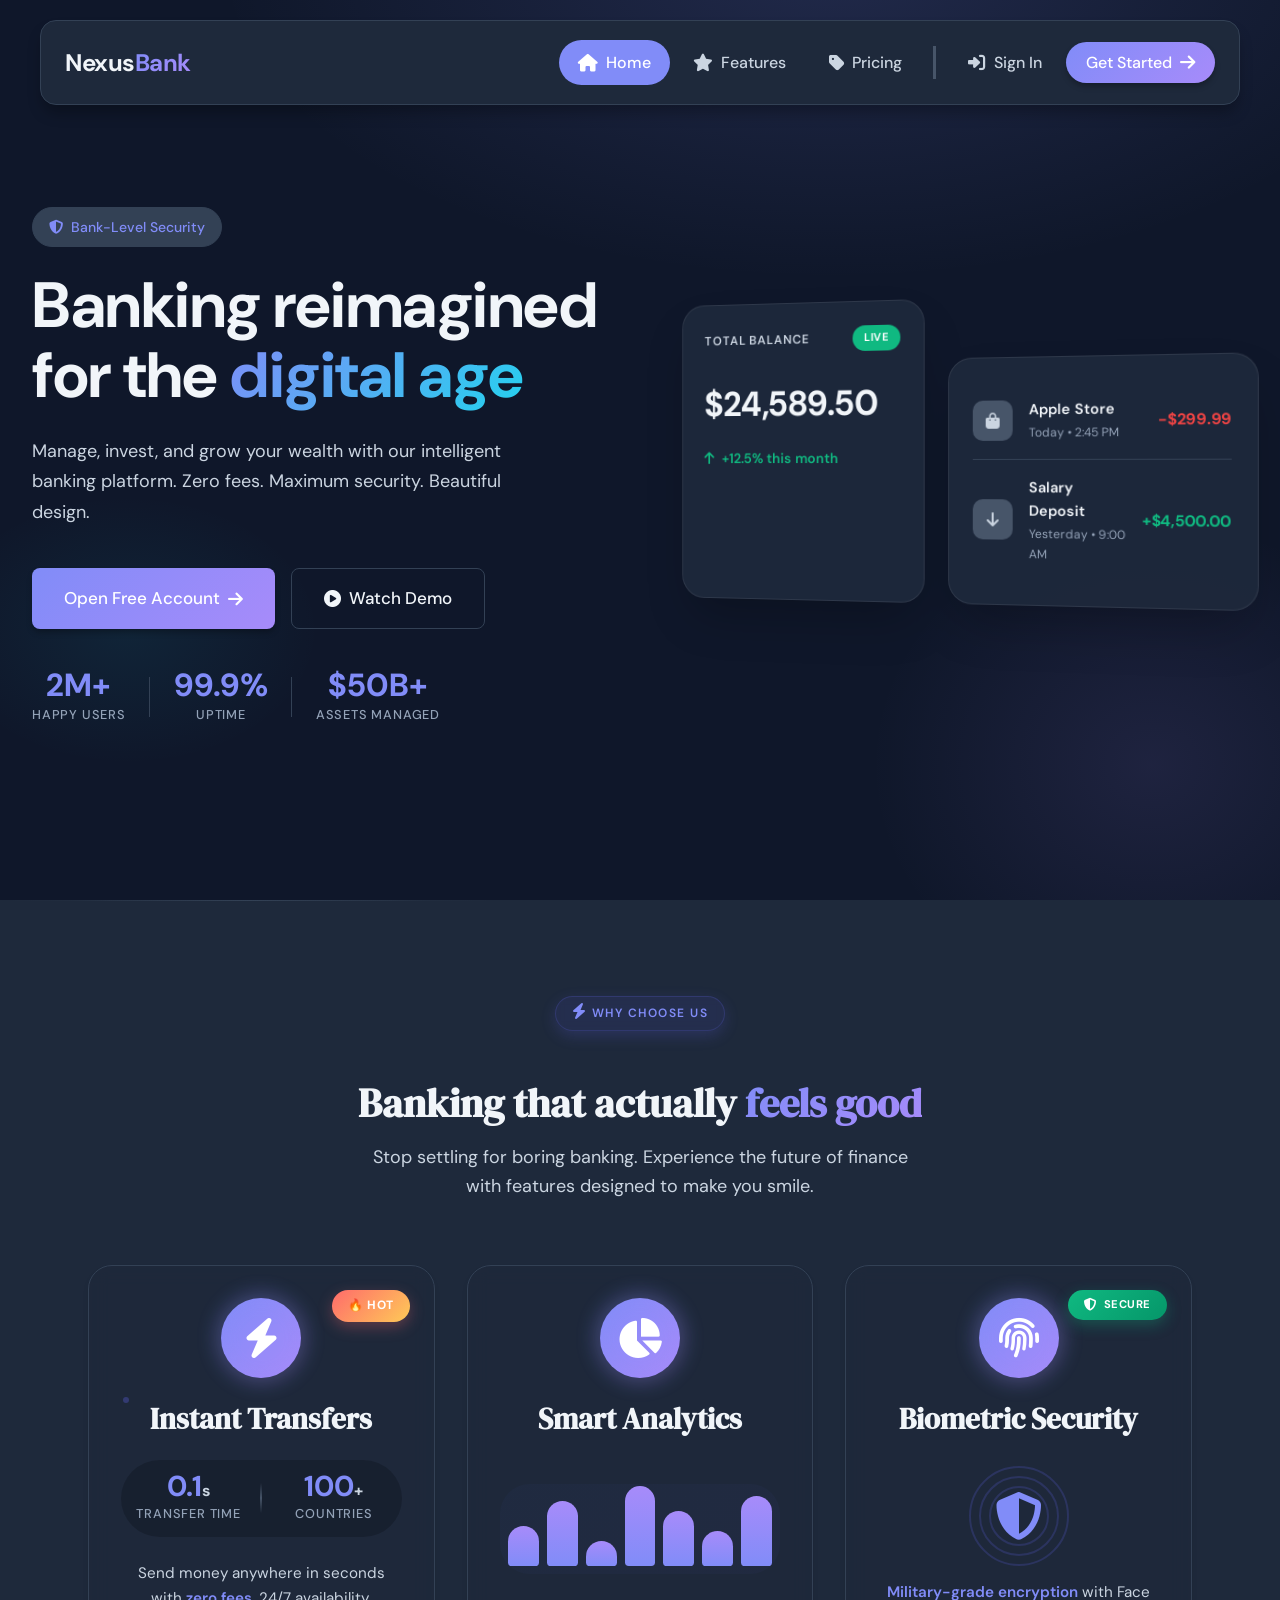
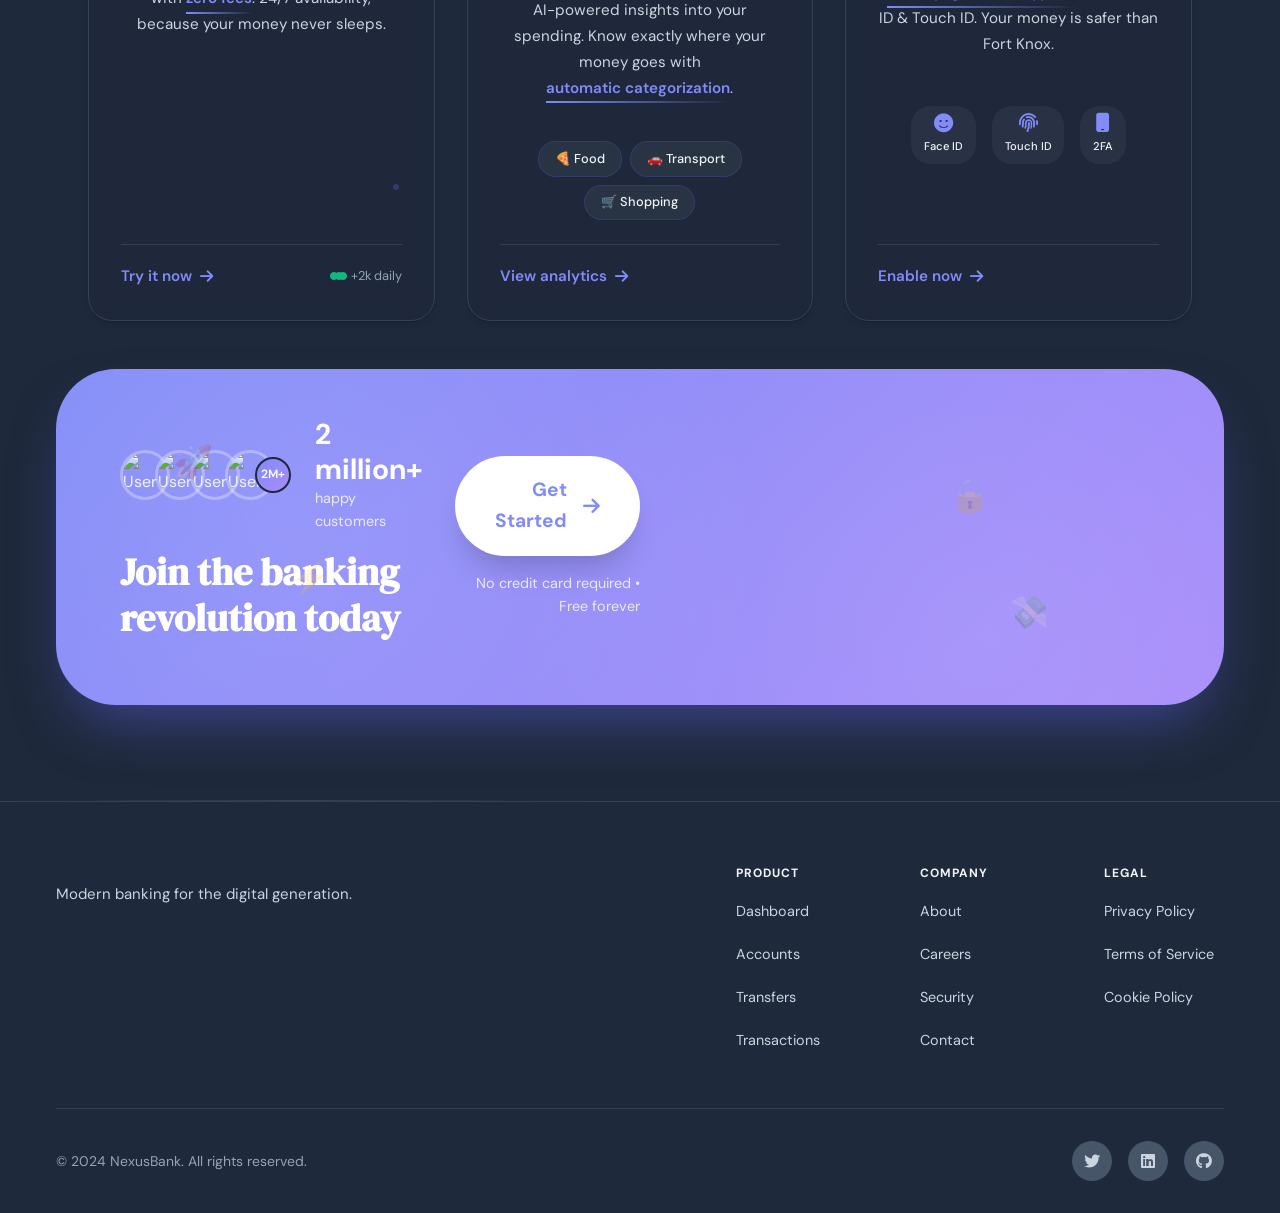
==== commit 0ced2745: "Add files via upload" ====
--- a/NexusBank2026/index.html
+++ b/NexusBank2026/index.html
@@ -14,7 +14,7 @@
     <link rel="preconnect" href="https://fonts.gstatic.com" crossorigin>
     <link href="https://fonts.googleapis.com/css2?family=Inter:wght@300;400;500;600;700&display=swap" rel="stylesheet">
 </head>
-<body>
+<body class="dark-theme">
 
     <!-- Floating Navigation -->
     <nav class="floating-nav">
--- a/NexusBank2026/css/index.css
+++ b/NexusBank2026/css/index.css
@@ -987,18 +987,12 @@
         justify-content: center;
     }
 }
-
+.theme-toggle {
+    display: none !important;
+}
 @keyframes pulse {
     0%, 100% { transform: scale(1); }
     50% { transform: scale(1.05); }
-}
-.theme-toggle.nav-item {
-    width: 42px !important;
-    height: 42px !important;
-    padding: 0 !important;
-    display: flex;
-    align-items: center;
-    justify-content: center;
 }
 
 .mobile-menu-btn {
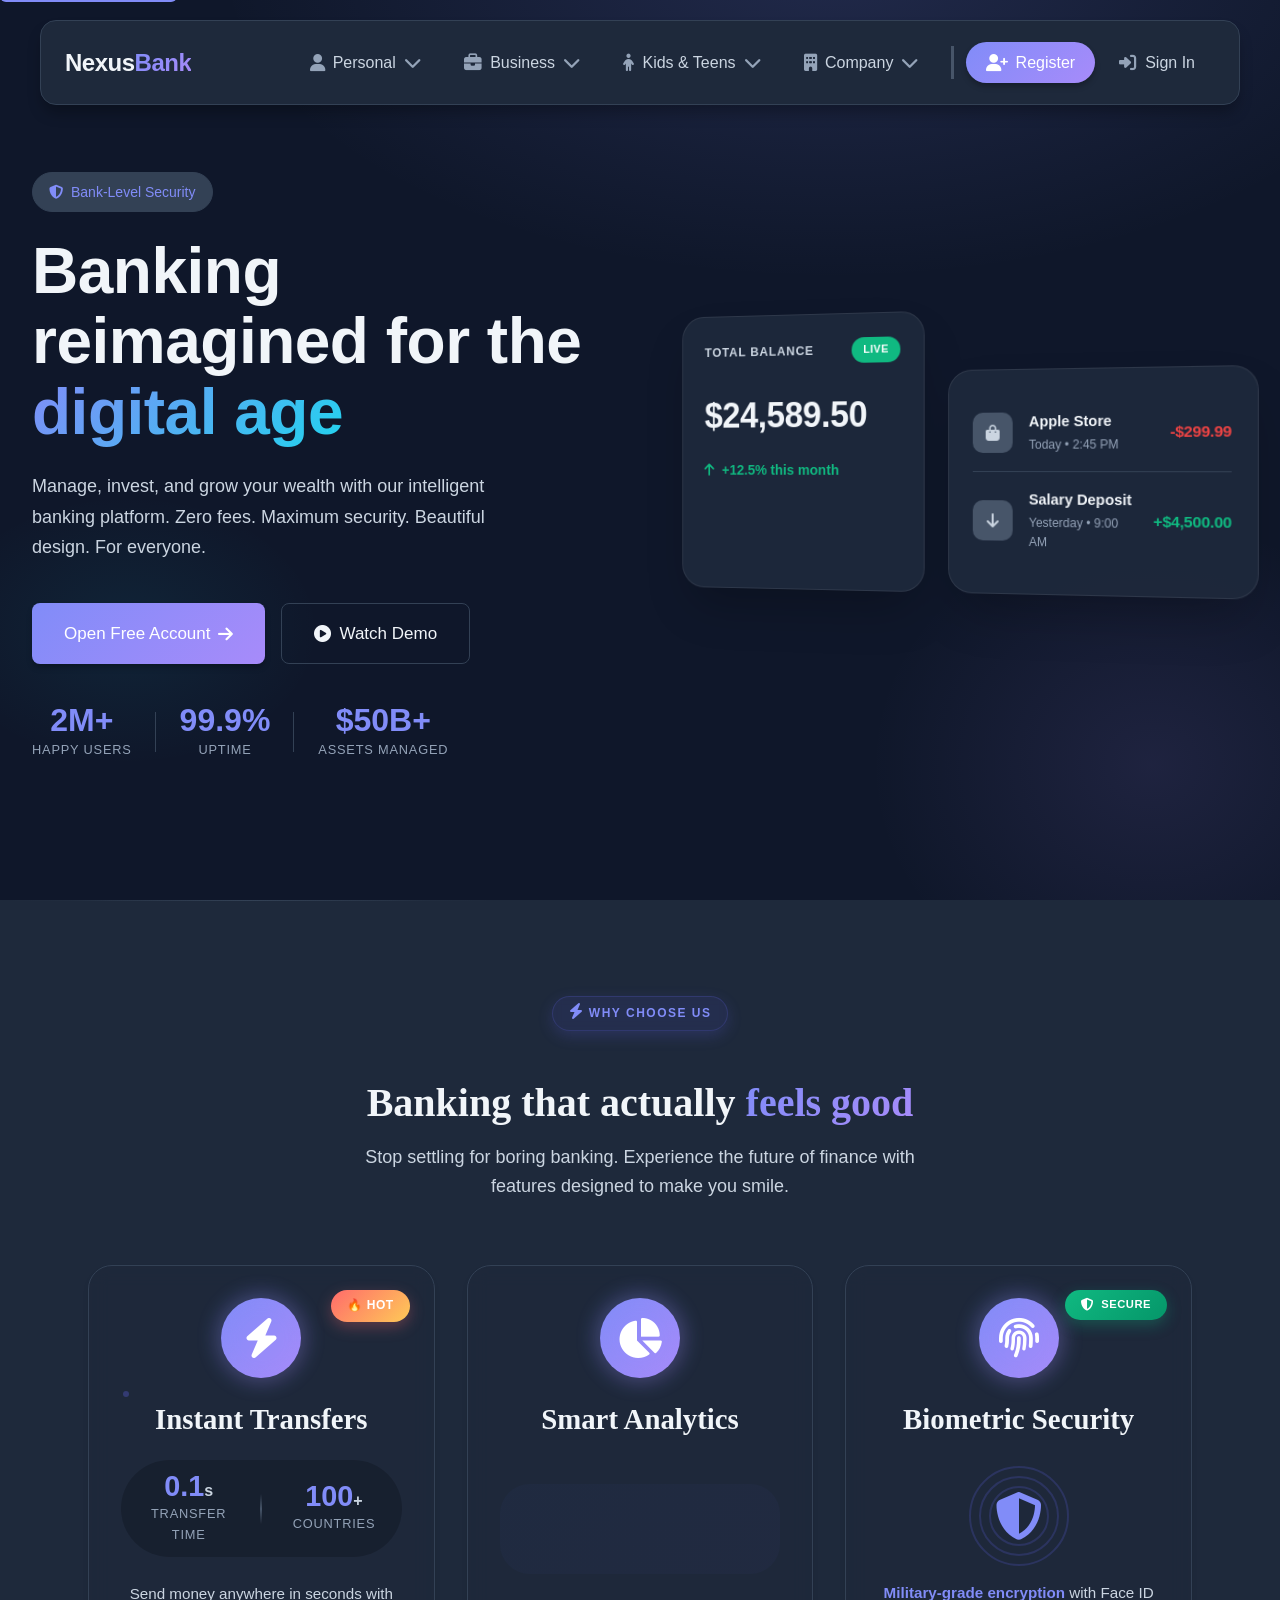
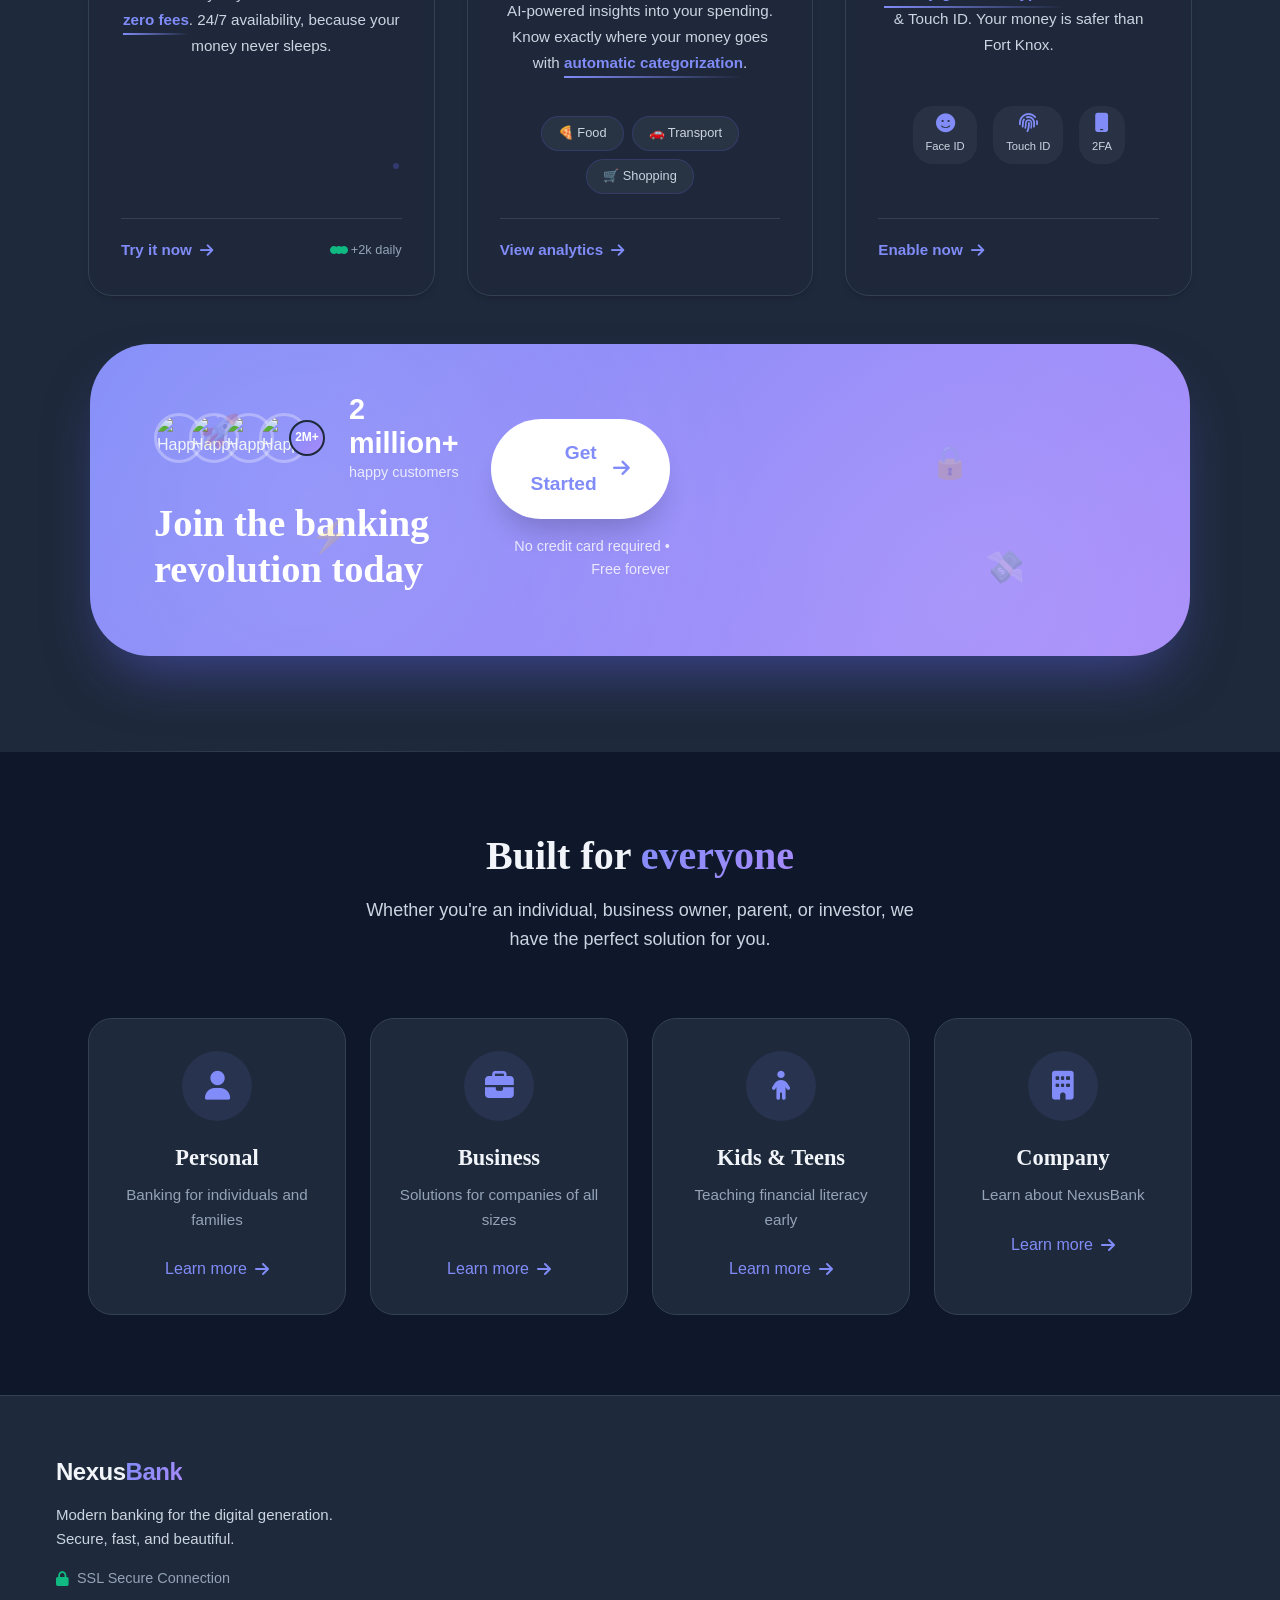
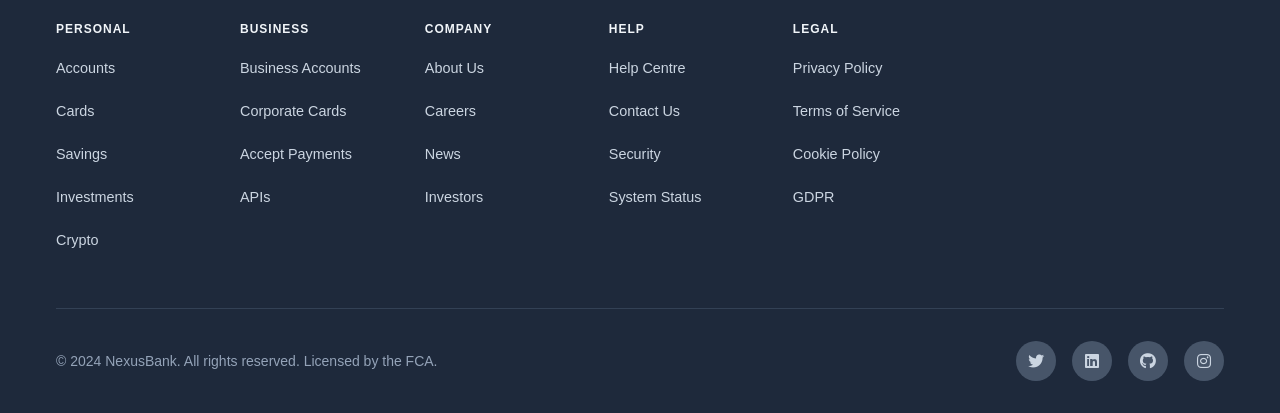
==== commit fb0a01f0: "Add files via upload" ====
--- a/NexusBank2026/index.html
+++ b/NexusBank2026/index.html
@@ -3,20 +3,54 @@
 <head>
     <meta charset="UTF-8">
     <meta name="viewport" content="width=device-width, initial-scale=1.0">
-    <title>NexusBank | Modern Digital Banking</title>
+    
+    <!-- Security Headers -->
+    <meta http-equiv="Content-Security-Policy" content="default-src 'self' https://cdnjs.cloudflare.com; script-src 'self' https://cdnjs.cloudflare.com; style-src 'self' https://cdnjs.cloudflare.com https://fonts.googleapis.com; font-src 'self' https://fonts.gstatic.com https://cdnjs.cloudflare.com; connect-src 'self'; img-src 'self' data: https://randomuser.me;">
+    <meta http-equiv="X-Content-Type-Options" content="nosniff">
+    <meta http-equiv="X-Frame-Options" content="DENY">
+    <meta name="referrer" content="strict-origin-when-cross-origin">
+    
+    <!-- SEO Meta Tags -->
+    <title>NexusBank | Modern Digital Banking for Personal, Business & Kids</title>
+    <meta name="description" content="NexusBank - Modern digital banking for everyone. Personal accounts, business banking, kids & teens accounts, and company solutions. Zero fees, instant transfers, bank-level security.">
+    <meta name="keywords" content="digital banking, online bank, personal account, business banking, kids banking, instant transfers, cryptocurrency, investments">
+    <meta name="author" content="NexusBank">
+    
+    <!-- Open Graph Tags -->
+    <meta property="og:title" content="NexusBank | Modern Digital Banking">
+    <meta property="og:description" content="Banking reimagined for the digital age. Personal, Business, Kids & Teens, and Company solutions.">
+    <meta property="og:type" content="website">
+    <meta property="og:image" content="images/og-preview.jpg">
+    <meta property="og:site_name" content="NexusBank">
+    
+    <!-- Twitter Card Tags -->
+    <meta name="twitter:card" content="summary_large_image">
+    <meta name="twitter:title" content="NexusBank | Modern Digital Banking">
+    <meta name="twitter:description" content="Banking reimagined for the digital age. Zero fees. Maximum security.">
+    <meta name="twitter:image" content="images/twitter-preview.jpg">
+    
+    <!-- Preconnect to External Resources -->
+    <link rel="preconnect" href="https://fonts.googleapis.com">
+    <link rel="preconnect" href="https://fonts.gstatic.com" crossorigin>
+    <link rel="preconnect" href="https://cdnjs.cloudflare.com">
+    
+    <!-- Preload Critical Assets -->
+    <link rel="preload" href="css/style.css" as="style">
+    <link rel="preload" href="https://fonts.googleapis.com/css2?family=Inter:wght@300;400;500;600;700&display=swap" as="style">
+    
+    <!-- Stylesheets -->
     <link rel="stylesheet" href="css/style.css">
     <link rel="stylesheet" href="css/components.css">
     <link rel="stylesheet" href="css/index.css">
     <link rel="stylesheet" href="https://cdnjs.cloudflare.com/ajax/libs/font-awesome/6.4.0/css/all.min.css">
-    <link rel="preconnect" href="https://fonts.googleapis.com">
-    <script src="js/app.js"></script>
-    <script src="js/index.js"></script>
-    <link rel="preconnect" href="https://fonts.gstatic.com" crossorigin>
     <link href="https://fonts.googleapis.com/css2?family=Inter:wght@300;400;500;600;700&display=swap" rel="stylesheet">
 </head>
 <body class="dark-theme">
 
-    <!-- Floating Navigation -->
+    <!-- Skip to main content for accessibility -->
+    <a href="#main-content" class="skip-to-main">Skip to main content</a>
+
+    <!-- Floating Navigation with Mega Menus -->
     <nav class="floating-nav">
         <div class="container">
             <a href="index.html" class="nav-brand">
@@ -24,441 +58,1025 @@
             </a>
 
             <div class="nav-row">
-                <a href="index.html" class="nav-item active">
-                    <i class="fas fa-home"></i>
-                    <span>Home</span>
+                <!-- Personal Dropdown - Mega Menu -->
+                <div class="nav-dropdown">
+                    <a href="#" class="nav-item dropdown-toggle">
+                        <i class="fas fa-user"></i>
+                        <span>Personal</span>
+                        <i class="fas fa-chevron-down dropdown-arrow"></i>
+                    </a>
+                    <div class="dropdown-menu personal-menu">
+                        <div class="dropdown-grid">
+                            <!-- Column 1 - Discover -->
+                            <div class="dropdown-col">
+                                <div class="dropdown-section-header">
+                                    <span>Discover NexusBank</span>
+                                </div>
+                                <a href="personal/accounts.html" class="dropdown-link">
+                                    <span>Accounts</span>
+                                </a>
+                                <a href="personal/bank-account.html" class="dropdown-link">
+                                    <span>Bank Account</span>
+                                </a>
+                                <a href="personal/joint-account.html" class="dropdown-link">
+                                    <span>Joint Account</span>
+                                </a>
+                                <a href="personal/professional-account.html" class="dropdown-link">
+                                    <span>Professional Account</span>
+                                </a>
+                                <a href="personal/parents-guardians.html" class="dropdown-link">
+                                    <span>Parents and guardians</span>
+                                </a>
+                            </div>
+
+                            <!-- Column 2 - Savings & Funds -->
+                            <div class="dropdown-col">
+                                <div class="dropdown-section-header">
+                                    <span>Savings & Funds</span>
+                                </div>
+                                <a href="personal/flexible-cash-funds.html" class="dropdown-link">
+                                    <span>Flexible Cash Funds</span>
+                                </a>
+                                <a href="personal/smart-spending.html" class="dropdown-link">
+                                    <span>Smart Spending</span>
+                                </a>
+                                
+                                <div class="dropdown-section-header mt-3">
+                                    <span>Cards</span>
+                                </div>
+                                <a href="personal/send-receive.html" class="dropdown-link">
+                                    <span>Send & Receive</span>
+                                </a>
+                                <a href="personal/nexus-pay.html" class="dropdown-link">
+                                    <span>NexusBank Pay</span>
+                                </a>
+                                
+                                <div class="dropdown-section-header mt-3">
+                                    <span>Money Management</span>
+                                </div>
+                                <a href="personal/nexus-points.html" class="dropdown-link">
+                                    <span>NexusPoints</span>
+                                </a>
+                            </div>
+
+                            <!-- Column 3 - Security -->
+                            <div class="dropdown-col">
+                                <div class="dropdown-section-header">
+                                    <span>Security & Protection</span>
+                                </div>
+                                <a href="security/how-we-protect.html" class="dropdown-link">
+                                    <span>How We Protect Your Money</span>
+                                </a>
+                                <a href="security/report-lost-device.html" class="dropdown-link">
+                                    <span>Report Lost Device</span>
+                                </a>
+                                <a href="security/fraud-scams.html" class="dropdown-link">
+                                    <span>Learn About Fraud & Scams</span>
+                                </a>
+                                <a href="security/insight-report.html" class="dropdown-link">
+                                    <span>Consumer Security Insight Report</span>
+                                </a>
+                            </div>
+
+                            <!-- Column 4 - Investments -->
+                            <div class="dropdown-col">
+                                <div class="dropdown-section-header">
+                                    <span>Investments</span>
+                                </div>
+                                <a href="investments/stocks.html" class="dropdown-link">
+                                    <span>Stocks</span>
+                                </a>
+                                <a href="investments/robo-advisor.html" class="dropdown-link">
+                                    <span>Robo-Advisor</span>
+                                </a>
+                                <a href="investments/etfs.html" class="dropdown-link">
+                                    <span>ETFs</span>
+                                </a>
+                                <a href="investments/bonds.html" class="dropdown-link">
+                                    <span>Bonds</span>
+                                </a>
+                                
+                                <div class="dropdown-section-header mt-3">
+                                    <span>Crypto</span>
+                                </div>
+                                <a href="crypto/crypto.html" class="dropdown-link">
+                                    <span>Crypto</span>
+                                </a>
+                                <a href="crypto/ramp.html" class="dropdown-link">
+                                    <span>NexusBank Ramp</span>
+                                </a>
+                                <a href="crypto/exchange.html" class="dropdown-link">
+                                    <span>NexusBank X</span>
+                                </a>
+                            </div>
+
+                            <!-- Column 5 - Mobile & Help -->
+                            <div class="dropdown-col">
+                                <div class="dropdown-section-header">
+                                    <span>Mobile & Connectivity</span>
+                                </div>
+                                <a href="mobile/data-plans.html" class="dropdown-link">
+                                    <span>Data Plans</span>
+                                </a>
+                                
+                                <div class="dropdown-section-header mt-3">
+                                    <span>Global Finances</span>
+                                </div>
+                                <a href="global/international-transfers.html" class="dropdown-link">
+                                    <span>International Transfers</span>
+                                </a>
+                                
+                                <div class="dropdown-section-header mt-3">
+                                    <span>Help</span>
+                                </div>
+                                <a href="help/contact.html" class="dropdown-link">
+                                    <span>Contact Us</span>
+                                </a>
+                                <a href="help/centre.html" class="dropdown-link">
+                                    <span>Help Centre</span>
+                                </a>
+                                <a href="help/system-status.html" class="dropdown-link">
+                                    <span>System Status</span>
+                                </a>
+                            </div>
+
+                            <!-- Column 6 - Plans -->
+                            <div class="dropdown-col plans-col">
+                                <div class="dropdown-section-header">
+                                    <span>Plans</span>
+                                </div>
+                                <a href="plans/standard.html" class="plan-link">
+                                    <span class="plan-name">Standard</span>
+                                    <span class="plan-price">Free</span>
+                                </a>
+                                <a href="plans/plus.html" class="plan-link">
+                                    <span class="plan-name">Plus</span>
+                                    <span class="plan-price">£3.99/mo</span>
+                                </a>
+                                <a href="plans/premium.html" class="plan-link">
+                                    <span class="plan-name">Premium</span>
+                                    <span class="plan-price">£6.99/mo</span>
+                                </a>
+                                <a href="plans/metal.html" class="plan-link metal">
+                                    <span class="plan-name">Metal</span>
+                                    <span class="plan-price">£14.99/mo</span>
+                                </a>
+                                <a href="plans/ultra.html" class="plan-link ultra">
+                                    <span class="plan-name">Ultra</span>
+                                    <span class="plan-price">£45/mo</span>
+                                </a>
+                                <a href="plans/compare.html" class="compare-link">
+                                    <span>Compare Plans</span>
+                                </a>
+                            </div>
+                        </div>
+                    </div>
+                </div>
+
+                <!-- Business Dropdown - Mega Menu -->
+                <div class="nav-dropdown">
+                    <a href="#" class="nav-item dropdown-toggle">
+                        <i class="fas fa-briefcase"></i>
+                        <span>Business</span>
+                        <i class="fas fa-chevron-down dropdown-arrow"></i>
+                    </a>
+                    <div class="dropdown-menu business-menu">
+                        <div class="dropdown-grid">
+                            <!-- Column 1 - Daily Banking -->
+                            <div class="dropdown-col">
+                                <div class="dropdown-section-header">
+                                    <span>Discover NexusBank Business</span>
+                                </div>
+                                
+                                <div class="dropdown-section-header mt-2">
+                                    <span>Daily Banking</span>
+                                </div>
+                                <a href="business/multi-currency-account.html" class="dropdown-link">
+                                    <span>Multi-Currency Account</span>
+                                </a>
+                                <a href="business/expense-management.html" class="dropdown-link">
+                                    <span>Expense Management</span>
+                                </a>
+                                <a href="business/corporate-cards.html" class="dropdown-link">
+                                    <span>Corporate Cards</span>
+                                </a>
+                                <a href="business/money-transfers.html" class="dropdown-link">
+                                    <span>Money Transfers</span>
+                                </a>
+                                <a href="business/bills.html" class="dropdown-link">
+                                    <span>Bills</span>
+                                </a>
+                            </div>
+
+                            <!-- Column 2 - Treasury -->
+                            <div class="dropdown-col">
+                                <div class="dropdown-section-header">
+                                    <span>Treasury</span>
+                                </div>
+                                <a href="business/currency-exchange.html" class="dropdown-link">
+                                    <span>Currency Exchange</span>
+                                </a>
+                                <a href="business/savings.html" class="dropdown-link">
+                                    <span>Savings</span>
+                                </a>
+                                <a href="business/flexible-cash-funds.html" class="dropdown-link">
+                                    <span>Flexible Cash Funds</span>
+                                </a>
+                                <a href="business/crypto.html" class="dropdown-link">
+                                    <span>Crypto</span>
+                                </a>
+                                <a href="business/fx-forwards.html" class="dropdown-link">
+                                    <span>FX Forwards</span>
+                                </a>
+                                <a href="business/nexus-x.html" class="dropdown-link">
+                                    <span>NexusBank X</span>
+                                </a>
+                            </div>
+
+                            <!-- Column 3 - Accept Payments -->
+                            <div class="dropdown-col">
+                                <div class="dropdown-section-header">
+                                    <span>Accept payments</span>
+                                </div>
+                                <a href="business/accept-payments.html" class="dropdown-link">
+                                    <span>Accept Payments</span>
+                                </a>
+                                <a href="business/in-person-payments.html" class="dropdown-link">
+                                    <span>In-person Payments</span>
+                                </a>
+                                <a href="business/online-payments.html" class="dropdown-link">
+                                    <span>Online Payments</span>
+                                </a>
+                                <a href="business/nexus-pay.html" class="dropdown-link">
+                                    <span>NexusBank Pay</span>
+                                </a>
+                                
+                                <div class="dropdown-section-header mt-3">
+                                    <span>Platform</span>
+                                </div>
+                                <a href="business/analytics.html" class="dropdown-link">
+                                    <span>Analytics</span>
+                                </a>
+                                <a href="business/apis.html" class="dropdown-link">
+                                    <span>Business APIs</span>
+                                </a>
+                                <a href="business/integrations.html" class="dropdown-link">
+                                    <span>Integrations</span>
+                                </a>
+                            </div>
+
+                            <!-- Column 4 - Rewards & Solutions -->
+                            <div class="dropdown-col">
+                                <div class="dropdown-section-header">
+                                    <span>Rewards</span>
+                                </div>
+                                <a href="business/nexus-people.html" class="dropdown-link">
+                                    <span>NexusBank People</span>
+                                </a>
+                                
+                                <div class="dropdown-section-header mt-3">
+                                    <span>Platform</span>
+                                </div>
+                                <a href="business/performance.html" class="dropdown-link">
+                                    <span>Performance</span>
+                                </a>
+                                <a href="business/recruitment.html" class="dropdown-link">
+                                    <span>Recruitment</span>
+                                </a>
+                                <a href="business/hr.html" class="dropdown-link">
+                                    <span>HR</span>
+                                </a>
+                                
+                                <div class="dropdown-section-header mt-3">
+                                    <span>Solutions</span>
+                                </div>
+                                <a href="solutions/travel.html" class="dropdown-link">
+                                    <span>Travel</span>
+                                </a>
+                                <a href="solutions/ecommerce.html" class="dropdown-link">
+                                    <span>Ecommerce</span>
+                                </a>
+                                <a href="solutions/marketing.html" class="dropdown-link">
+                                    <span>Marketing agencies</span>
+                                </a>
+                                <a href="solutions/technology.html" class="dropdown-link">
+                                    <span>Technology & AI</span>
+                                </a>
+                            </div>
+
+                            <!-- Column 5 - Help & Resources -->
+                            <div class="dropdown-col">
+                                <div class="dropdown-section-header">
+                                    <span>Help & Resources</span>
+                                </div>
+                                <a href="business/help.html" class="dropdown-link">
+                                    <span>Customer Help</span>
+                                </a>
+                                <a href="business/customer-stories.html" class="dropdown-link">
+                                    <span>Customer Stories</span>
+                                </a>
+                                <a href="business/resources.html" class="dropdown-link">
+                                    <span>Business Resources</span>
+                                </a>
+                                <a href="security/how-we-protect.html" class="dropdown-link">
+                                    <span>How we protect your money</span>
+                                </a>
+                                <a href="help/system-status.html" class="dropdown-link">
+                                    <span>System Status</span>
+                                </a>
+                                <a href="security/fraud-scams.html" class="dropdown-link">
+                                    <span>Learn About Fraud & Scams</span>
+                                </a>
+                                
+                                <div class="dropdown-section-header mt-3">
+                                    <span>What's New</span>
+                                </div>
+                                <a href="whats-new/index.html" class="dropdown-link">
+                                    <span>What's New</span>
+                                </a>
+                            </div>
+
+                            <!-- Column 6 - Plans -->
+                            <div class="dropdown-col plans-col">
+                                <div class="dropdown-section-header">
+                                    <span>Plans</span>
+                                </div>
+                                <a href="business/pricing.html" class="plan-link">
+                                    <span class="plan-name">Business Account Pricing</span>
+                                </a>
+                                <a href="business/payment-pricing.html" class="plan-link">
+                                    <span class="plan-name">Payment Acceptance Pricing</span>
+                                </a>
+                            </div>
+                        </div>
+                    </div>
+                </div>
+
+                <!-- Kids & Teens Dropdown -->
+                <div class="nav-dropdown">
+                    <a href="#" class="nav-item dropdown-toggle">
+                        <i class="fas fa-child"></i>
+                        <span>Kids & Teens</span>
+                        <i class="fas fa-chevron-down dropdown-arrow"></i>
+                    </a>
+                    <div class="dropdown-menu kids-menu">
+                        <div class="dropdown-grid single-row">
+                            <div class="dropdown-col">
+                                <a href="kids-teens/account.html" class="feature-link">
+                                    <div>
+                                        <div class="feature-title">Kids & Teens account</div>
+                                        <div class="feature-desc">For ages 6-17</div>
+                                    </div>
+                                </a>
+                            </div>
+                            <div class="dropdown-col">
+                                <a href="kids-teens/parents.html" class="feature-link">
+                                    <div>
+                                        <div class="feature-title">Parents and guardians</div>
+                                        <div class="feature-desc">Manage and monitor</div>
+                                    </div>
+                                </a>
+                            </div>
+                            <div class="dropdown-col">
+                                <a href="help/centre.html" class="feature-link">
+                                    <div>
+                                        <div class="feature-title">Help Center</div>
+                                        <div class="feature-desc">Get support</div>
+                                    </div>
+                                </a>
+                            </div>
+                        </div>
+                    </div>
+                </div>
+
+                <!-- Company Dropdown -->
+                <div class="nav-dropdown">
+                    <a href="#" class="nav-item dropdown-toggle">
+                        <i class="fas fa-building"></i>
+                        <span>Company</span>
+                        <i class="fas fa-chevron-down dropdown-arrow"></i>
+                    </a>
+                    <div class="dropdown-menu company-menu">
+                        <div class="dropdown-grid two-columns">
+                            <!-- Column 1 - General -->
+                            <div class="dropdown-col">
+                                <div class="dropdown-section-header">
+                                    <span>General</span>
+                                </div>
+                                <a href="company/about.html" class="dropdown-link">
+                                    <span>About Us</span>
+                                </a>
+                                <a href="company/blog.html" class="dropdown-link">
+                                    <span>Blog</span>
+                                </a>
+                                <a href="company/news.html" class="dropdown-link">
+                                    <span>News & Media</span>
+                                </a>
+                                <a href="company/reviews.html" class="dropdown-link">
+                                    <span>NexusBank Reviews</span>
+                                </a>
+                            </div>
+
+                            <!-- Column 2 - Careers -->
+                            <div class="dropdown-col">
+                                <div class="dropdown-section-header">
+                                    <span>Careers</span>
+                                </div>
+                                <a href="careers/index.html" class="dropdown-link">
+                                    <span>Careers</span>
+                                </a>
+                                <a href="careers/working.html" class="dropdown-link">
+                                    <span>Working at NexusBank</span>
+                                </a>
+                                <a href="careers/culture.html" class="dropdown-link">
+                                    <span>Culture</span>
+                                </a>
+                                <a href="careers/diversity.html" class="dropdown-link">
+                                    <span>Diversity & Inclusion</span>
+                                </a>
+                                <a href="careers/relocation.html" class="dropdown-link">
+                                    <span>Relocation with NexusBank</span>
+                                </a>
+                                
+                                <div class="dropdown-section-header mt-3">
+                                    <span>Talent Programmes</span>
+                                </div>
+                                <a href="careers/stem-champions.html" class="dropdown-link">
+                                    <span>Talent Programmes STEM Champions</span>
+                                </a>
+                            </div>
+
+                            <!-- Column 3 - Shareholder Relations -->
+                            <div class="dropdown-col">
+                                <div class="dropdown-section-header">
+                                    <span>Shareholder Relations</span>
+                                </div>
+                                <a href="investors/annual-report-2024.html" class="dropdown-link">
+                                    <span>Annual Report 2024</span>
+                                </a>
+                                <a href="investors/reports.html" class="dropdown-link">
+                                    <span>Reports and results</span>
+                                </a>
+                            </div>
+                        </div>
+                    </div>
+                </div>
+
+                <div class="nav-spacer"></div>
+
+                <a href="login.html?tab=register" class="nav-item btn-primary">
+                    <i class="fas fa-user-plus"></i>
+                    <span>Register</span>
                 </a>
-                <a href="#features" class="nav-item">
-                    <i class="fas fa-star"></i>
-                    <span>Features</span>
-                </a>
-                <a href="#pricing" class="nav-item">
-                    <i class="fas fa-tag"></i>
-                    <span>Pricing</span>
-                </a>
-                
-                <div class="nav-spacer"></div>
-                
                 <a href="login.html" class="nav-item btn-ghost">
                     <i class="fas fa-sign-in-alt"></i>
                     <span>Sign In</span>
                 </a>
-                <a href="login.html" class="nav-item btn-primary">
-                    <span>Get Started</span>
-                    <i class="fas fa-arrow-right"></i>
-                </a>
                 
-                <button class="theme-toggle nav-item" id="themeToggle">
+                <button class="theme-toggle nav-item" id="themeToggle" aria-label="Toggle theme">
                     <i class="fas fa-moon"></i>
                 </button>
             </div>
             
-            <button class="mobile-menu-btn" id="mobileMenuBtn">
+            <button class="mobile-menu-btn" id="mobileMenuBtn" aria-label="Toggle mobile menu" aria-expanded="false">
                 <i class="fas fa-bars"></i>
             </button>
         </div>
     </nav>
 
-    <!-- Hero Section -->
-    <section class="hero">
-        <div class="container">
-            <div class="hero-content">
-                <div class="hero-badge">
-                    <span class="badge">
-                        <i class="fas fa-shield-alt"></i>
-                        Bank-Level Security
-                    </span>
-                </div>
-                <h1 class="hero-title">
-                    Banking reimagined for the
-                    <span class="gradient-text">digital age</span>
-                </h1>
-                <p class="hero-subtitle">
-                    Manage, invest, and grow your wealth with our intelligent banking platform.
-                    Zero fees. Maximum security. Beautiful design.
-                </p>
-                <div class="hero-actions">
-                    <a href="login.html" class="btn btn-primary btn-lg">
-                        <span>Open Free Account</span>
-                        <i class="fas fa-arrow-right"></i>
-                    </a>
-                    <a href="#features" class="btn btn-outline btn-lg">
-                        <i class="fas fa-play-circle"></i>
-                        <span>Watch Demo</span>
-                    </a>
-                </div>
-                <div class="hero-stats">
-                    <div class="stat">
-                        <div class="stat-number">2M+</div>
-                        <div class="stat-label">Happy Users</div>
-                    </div>
-                    <div class="stat">
-                        <div class="stat-number">99.9%</div>
-                        <div class="stat-label">Uptime</div>
-                    </div>
-                    <div class="stat">
-                        <div class="stat-number">$50B+</div>
-                        <div class="stat-label">Assets Managed</div>
+    <!-- Main Content -->
+    <main id="main-content">
+
+        <!-- Hero Section -->
+        <section class="hero">
+            <div class="container">
+                <div class="hero-content">
+                    <div class="hero-badge">
+                        <span class="badge">
+                            <i class="fas fa-shield-alt"></i>
+                            Bank-Level Security
+                        </span>
+                    </div>
+                    <h1 class="hero-title">
+                        Banking reimagined for the
+                        <span class="gradient-text">digital age</span>
+                    </h1>
+                    <p class="hero-subtitle">
+                        Manage, invest, and grow your wealth with our intelligent banking platform.
+                        Zero fees. Maximum security. Beautiful design. For everyone.
+                    </p>
+                    <div class="hero-actions">
+                        <a href="register.html" class="btn btn-primary btn-lg">
+                            <span>Open Free Account</span>
+                            <i class="fas fa-arrow-right"></i>
+                        </a>
+                        <a href="#features" class="btn btn-outline btn-lg">
+                            <i class="fas fa-play-circle"></i>
+                            <span>Watch Demo</span>
+                        </a>
+                    </div>
+                    <div class="hero-stats">
+                        <div class="stat">
+                            <div class="stat-number">2M+</div>
+                            <div class="stat-label">Happy Users</div>
+                        </div>
+                        <div class="stat">
+                            <div class="stat-number">99.9%</div>
+                            <div class="stat-label">Uptime</div>
+                        </div>
+                        <div class="stat">
+                            <div class="stat-number">$50B+</div>
+                            <div class="stat-label">Assets Managed</div>
+                        </div>
+                    </div>
+                </div>
+                <div class="hero-visual">
+                    <div class="dashboard-preview">
+                        <div class="preview-card preview-card-1">
+                            <div class="preview-header">
+                                <div class="preview-title">Total Balance</div>
+                                <div class="preview-badge">Live</div>
+                            </div>
+                            <div class="preview-balance">$24,589.50</div>
+                            <div class="preview-trend">
+                                <i class="fas fa-arrow-up"></i>
+                                <span>+12.5% this month</span>
+                            </div>
+                        </div>
+                        <div class="preview-card preview-card-2">
+                            <div class="preview-transaction">
+                                <div class="transaction-icon">
+                                    <i class="fas fa-shopping-bag"></i>
+                                </div>
+                                <div class="transaction-details">
+                                    <div class="transaction-name">Apple Store</div>
+                                    <div class="transaction-time">Today • 2:45 PM</div>
+                                </div>
+                                <div class="transaction-amount negative">-$299.99</div>
+                            </div>
+                            <div class="preview-transaction">
+                                <div class="transaction-icon">
+                                    <i class="fas fa-arrow-down"></i>
+                                </div>
+                                <div class="transaction-details">
+                                    <div class="transaction-name">Salary Deposit</div>
+                                    <div class="transaction-time">Yesterday • 9:00 AM</div>
+                                </div>
+                                <div class="transaction-amount positive">+$4,500.00</div>
+                            </div>
+                        </div>
                     </div>
                 </div>
             </div>
-            <div class="hero-visual">
-                <div class="dashboard-preview">
-                    <div class="preview-card preview-card-1">
-                        <div class="preview-header">
-                            <div class="preview-title">Total Balance</div>
-                            <div class="preview-badge">Live</div>
-                        </div>
-                        <div class="preview-balance">$24,589.50</div>
-                        <div class="preview-trend">
-                            <i class="fas fa-arrow-up"></i>
-                            <span>+12.5% this month</span>
-                        </div>
-                    </div>
-                    <div class="preview-card preview-card-2">
-                        <div class="preview-transaction">
-                            <div class="transaction-icon">
-                                <i class="fas fa-shopping-bag"></i>
-                            </div>
-                            <div class="transaction-details">
-                                <div class="transaction-name">Apple Store</div>
-                                <div class="transaction-time">Today • 2:45 PM</div>
-                            </div>
-                            <div class="transaction-amount negative">-$299.99</div>
-                        </div>
-                        <div class="preview-transaction">
-                            <div class="transaction-icon">
-                                <i class="fas fa-arrow-down"></i>
-                            </div>
-                            <div class="transaction-details">
-                                <div class="transaction-name">Salary Deposit</div>
-                                <div class="transaction-time">Yesterday • 9:00 AM</div>
-                            </div>
-                            <div class="transaction-amount positive">+$4,500.00</div>
-                        </div>
-                    </div>
+        </section>
+
+        <!-- Features Section -->
+        <section class="features-section" id="features">
+            <div class="container">
+                <!-- Section Header -->
+                <div class="section-header">
+                    <div class="section-badge-wrapper">
+                        <span class="section-badge">
+                            <i class="fas fa-bolt"></i>
+                            <span>Why choose us</span>
+                        </span>
+                    </div>
+                    
+                    <h2 class="section-title">
+                        Banking that actually
+                        <span class="gradient-text">feels good</span>
+                    </h2>
+                    
+                    <p class="section-subtitle">
+                        Stop settling for boring banking. Experience the future of finance with features 
+                        designed to make you smile.
+                    </p>
+                </div>
+                
+                <!-- Features Grid -->
+                <div class="features-grid">
+                    
+                    <!-- CARD 1 - Instant Transfers -->
+                    <div class="feature-card premium-card">
+                        <div class="card-glow"></div>
+                        
+                        <div class="card-badge">
+                            <span class="badge-new">🔥 HOT</span>
+                        </div>
+                        
+                        <div class="card-icon-wrapper">
+                            <div class="card-icon-circle">
+                                <div class="icon-bg"></div>
+                                <i class="fas fa-bolt"></i>
+                            </div>
+                        </div>
+                        
+                        <h3 class="card-title">Instant Transfers</h3>
+                        
+                        <div class="card-stats">
+                            <div class="stat-item">
+                                <span class="stat-value">0.1<span class="stat-unit">s</span></span>
+                                <span class="stat-label">Transfer time</span>
+                            </div>
+                            <div class="stat-divider"></div>
+                            <div class="stat-item">
+                                <span class="stat-value">100<span class="stat-unit">+</span></span>
+                                <span class="stat-label">Countries</span>
+                            </div>
+                        </div>
+                        
+                        <p class="card-description">
+                            Send money anywhere in seconds with <span class="highlight">zero fees</span>. 
+                            24/7 availability, because your money never sleeps.
+                        </p>
+                        
+                        <div class="card-footer">
+                            <a href="transfer.html" class="card-link">
+                                <span>Try it now</span>
+                                <i class="fas fa-arrow-right"></i>
+                            </a>
+                            
+                            <div class="card-users">
+                                <div class="user-icons">
+                                    <i class="fas fa-circle"></i>
+                                    <i class="fas fa-circle"></i>
+                                    <i class="fas fa-circle"></i>
+                                </div>
+                                <span>+2k daily</span>
+                            </div>
+                        </div>
+                        
+                        <div class="card-particle p1"></div>
+                        <div class="card-particle p2"></div>
+                    </div>
+                    
+                    <!-- CARD 2 - Smart Analytics -->
+                    <div class="feature-card premium-card">
+                        <div class="card-glow"></div>
+                        
+                        <div class="card-icon-wrapper">
+                            <div class="card-icon-circle">
+                                <div class="icon-bg"></div>
+                                <i class="fas fa-chart-pie"></i>
+                            </div>
+                        </div>
+                        
+                        <h3 class="card-title">Smart Analytics</h3>
+                        
+                        <div class="chart-container">
+                            <div class="chart-bar" style="height: 40px;"></div>
+                            <div class="chart-bar" style="height: 65px;"></div>
+                            <div class="chart-bar" style="height: 25px;"></div>
+                            <div class="chart-bar" style="height: 80px;"></div>
+                            <div class="chart-bar" style="height: 55px;"></div>
+                            <div class="chart-bar" style="height: 35px;"></div>
+                            <div class="chart-bar" style="height: 70px;"></div>
+                        </div>
+                        
+                        <p class="card-description">
+                            AI-powered insights into your spending. Know exactly where your money goes with 
+                            <span class="highlight">automatic categorization</span>.
+                        </p>
+                        
+                        <div class="insight-tags">
+                            <span class="tag">🍕 Food</span>
+                            <span class="tag">🚗 Transport</span>
+                            <span class="tag">🛒 Shopping</span>
+                        </div>
+                        
+                        <div class="card-footer">
+                            <a href="dashboard.html" class="card-link">
+                                <span>View analytics</span>
+                                <i class="fas fa-arrow-right"></i>
+                            </a>
+                        </div>
+                    </div>
+                    
+                    <!-- CARD 3 - Biometric Security -->
+                    <div class="feature-card premium-card">
+                        <div class="card-glow"></div>
+                        
+                        <div class="card-badge-right">
+                            <span class="badge-secure">
+                                <i class="fas fa-shield-alt"></i>
+                                SECURE
+                            </span>
+                        </div>
+                        
+                        <div class="card-icon-wrapper">
+                            <div class="card-icon-circle">
+                                <div class="icon-bg"></div>
+                                <i class="fas fa-fingerprint"></i>
+                            </div>
+                        </div>
+                        
+                        <h3 class="card-title">Biometric Security</h3>
+                        
+                        <div class="security-shield">
+                            <div class="shield-ring"></div>
+                            <div class="shield-ring"></div>
+                            <div class="shield-ring"></div>
+                            <i class="fas fa-shield-alt"></i>
+                        </div>
+                        
+                        <p class="card-description">
+                            <span class="highlight">Military-grade encryption</span> with Face ID & Touch ID. 
+                            Your money is safer than Fort Knox.
+                        </p>
+                        
+                        <div class="security-methods">
+                            <div class="method">
+                                <i class="fas fa-face-smile"></i>
+                                <span>Face ID</span>
+                            </div>
+                            <div class="method">
+                                <i class="fas fa-fingerprint"></i>
+                                <span>Touch ID</span>
+                            </div>
+                            <div class="method">
+                                <i class="fas fa-mobile"></i>
+                                <span>2FA</span>
+                            </div>
+                        </div>
+                        
+                        <div class="card-footer">
+                            <a href="profile.html" class="card-link">
+                                <span>Enable now</span>
+                                <i class="fas fa-arrow-right"></i>
+                            </a>
+                        </div>
+                    </div>
+                </div>
+                
+                <!-- PREMIUM CTA SECTION -->
+                <div class="premium-cta">
+                    <div class="cta-backdrop"></div>
+                    
+                    <div class="cta-content">
+                        <div class="cta-left">
+                            <div class="cta-users">
+                                <div class="cta-avatar-stack">
+                                    <img src="https://randomuser.me/api/portraits/women/44.jpg" alt="Happy customer" loading="lazy">
+                                    <img src="https://randomuser.me/api/portraits/men/32.jpg" alt="Happy customer" loading="lazy">
+                                    <img src="https://randomuser.me/api/portraits/women/68.jpg" alt="Happy customer" loading="lazy">
+                                    <img src="https://randomuser.me/api/portraits/men/75.jpg" alt="Happy customer" loading="lazy">
+                                    <div class="avatar-count">2M+</div>
+                                </div>
+                                <div class="cta-users-text">
+                                    <span class="users-number">2 million+</span>
+                                    <span class="users-label">happy customers</span>
+                                </div>
+                            </div>
+                            
+                            <h4 class="cta-title">
+                                Join the banking <br>revolution today
+                            </h4>
+                        </div>
+                        
+                        <div class="cta-right">
+                            <a href="register.html" class="cta-button">
+                                <span>Get Started</span>
+                                <i class="fas fa-arrow-right"></i>
+                            </a>
+                            <p class="cta-note">No credit card required • Free forever</p>
+                        </div>
+                    </div>
+                    
+                    <div class="floating-emoji emoji1">🚀</div>
+                    <div class="floating-emoji emoji2">💸</div>
+                    <div class="floating-emoji emoji3">🔒</div>
+                    <div class="floating-emoji emoji4">⚡</div>
                 </div>
             </div>
-        </div>
-    </section>
-
-    <!-- Features Section - Revolut Style -->
-    <!-- Features Section -->
-<!-- Features Section - Premium Design -->
-<section class="features-section" id="features">
-    <div class="container">
-        <!-- Section Header with animated gradient -->
-        <div class="section-header">
-            <div class="section-badge-wrapper">
-                <span class="section-badge">
-                    <i class="fas fa-bolt"></i>
-                    <span>Why choose us</span>
-                </span>
+        </section>
+
+        <!-- Audience Section - New section showing the four audiences -->
+        <section class="audience-section">
+            <div class="container">
+                <div class="section-header">
+                    <h2 class="section-title">
+                        Built for <span class="gradient-text">everyone</span>
+                    </h2>
+                    <p class="section-subtitle">
+                        Whether you're an individual, business owner, parent, or investor, 
+                        we have the perfect solution for you.
+                    </p>
+                </div>
+                
+                <div class="audience-grid">
+                    <a href="personal/index.html" class="audience-card">
+                        <div class="audience-icon">
+                            <i class="fas fa-user"></i>
+                        </div>
+                        <h3 class="audience-title">Personal</h3>
+                        <p class="audience-desc">Banking for individuals and families</p>
+                        <span class="audience-link">Learn more <i class="fas fa-arrow-right"></i></span>
+                    </a>
+                    
+                    <a href="business/index.html" class="audience-card">
+                        <div class="audience-icon">
+                            <i class="fas fa-briefcase"></i>
+                        </div>
+                        <h3 class="audience-title">Business</h3>
+                        <p class="audience-desc">Solutions for companies of all sizes</p>
+                        <span class="audience-link">Learn more <i class="fas fa-arrow-right"></i></span>
+                    </a>
+                    
+                    <a href="kids-teens/index.html" class="audience-card">
+                        <div class="audience-icon">
+                            <i class="fas fa-child"></i>
+                        </div>
+                        <h3 class="audience-title">Kids & Teens</h3>
+                        <p class="audience-desc">Teaching financial literacy early</p>
+                        <span class="audience-link">Learn more <i class="fas fa-arrow-right"></i></span>
+                    </a>
+                    
+                    <a href="company/index.html" class="audience-card">
+                        <div class="audience-icon">
+                            <i class="fas fa-building"></i>
+                        </div>
+                        <h3 class="audience-title">Company</h3>
+                        <p class="audience-desc">Learn about NexusBank</p>
+                        <span class="audience-link">Learn more <i class="fas fa-arrow-right"></i></span>
+                    </a>
+                </div>
             </div>
-            
-            <h2 class="section-title">
-                Banking that actually
-                <span class="gradient-text">feels good</span>
-            </h2>
-            
-            <p class="section-subtitle">
-                Stop settling for boring banking. Experience the future of finance with features 
-                designed to make you smile.
-            </p>
-        </div>
-        
-        <!-- Features Grid - Premium Cards -->
-        <div class="features-grid">
-            
-            <!-- CARD 1 - Instant Transfers (Premium) -->
-            <div class="feature-card premium-card">
-                <div class="card-glow"></div>
-                
-                <div class="card-badge">
-                    <span class="badge-new">🔥 HOT</span>
-                </div>
-                
-                <div class="card-icon-wrapper">
-                    <div class="card-icon-circle">
-                        <div class="icon-bg"></div>
-                        <i class="fas fa-bolt"></i>
-                    </div>
-                </div>
-                
-                <h3 class="card-title">Instant Transfers</h3>
-                
-                <div class="card-stats">
-                    <div class="stat-item">
-                        <span class="stat-value">0.1<span class="stat-unit">s</span></span>
-                        <span class="stat-label">Transfer time</span>
-                    </div>
-                    <div class="stat-divider"></div>
-                    <div class="stat-item">
-                        <span class="stat-value">100<span class="stat-unit">+</span></span>
-                        <span class="stat-label">Countries</span>
-                    </div>
-                </div>
-                
-                <p class="card-description">
-                    Send money anywhere in seconds with <span class="highlight">zero fees</span>. 
-                    24/7 availability, because your money never sleeps.
-                </p>
-                
-                <div class="card-footer">
-                    <a href="transfer.html" class="card-link">
-                        <span>Try it now</span>
-                        <i class="fas fa-arrow-right"></i>
-                    </a>
-                    
-                    <div class="card-users">
-                        <div class="user-icons">
-                            <i class="fas fa-circle"></i>
-                            <i class="fas fa-circle"></i>
-                            <i class="fas fa-circle"></i>
-                        </div>
-                        <span>+2k daily</span>
-                    </div>
-                </div>
-                
-                <!-- Decorative elements -->
-                <div class="card-particle p1"></div>
-                <div class="card-particle p2"></div>
-            </div>
-            
-            <!-- CARD 2 - Smart Analytics (Premium) -->
-            <div class="feature-card premium-card">
-                <div class="card-glow"></div>
-                
-                <div class="card-icon-wrapper">
-                    <div class="card-icon-circle">
-                        <div class="icon-bg"></div>
-                        <i class="fas fa-chart-pie"></i>
-                    </div>
-                </div>
-                
-                <h3 class="card-title">Smart Analytics</h3>
-                
-                <!-- Mini chart visualization -->
-                <div class="chart-container">
-                    <div class="chart-bar" style="height: 40px;"></div>
-                    <div class="chart-bar" style="height: 65px;"></div>
-                    <div class="chart-bar" style="height: 25px;"></div>
-                    <div class="chart-bar" style="height: 80px;"></div>
-                    <div class="chart-bar" style="height: 55px;"></div>
-                    <div class="chart-bar" style="height: 35px;"></div>
-                    <div class="chart-bar" style="height: 70px;"></div>
-                </div>
-                
-                <p class="card-description">
-                    AI-powered insights into your spending. Know exactly where your money goes with 
-                    <span class="highlight">automatic categorization</span>.
-                </p>
-                
-                <div class="insight-tags">
-                    <span class="tag">🍕 Food</span>
-                    <span class="tag">🚗 Transport</span>
-                    <span class="tag">🛒 Shopping</span>
-                </div>
-                
-                <div class="card-footer">
-                    <a href="dashboard.html" class="card-link">
-                        <span>View analytics</span>
-                        <i class="fas fa-arrow-right"></i>
-                    </a>
-                </div>
-            </div>
-            
-            <!-- CARD 3 - Biometric Security (Premium) -->
-            <div class="feature-card premium-card">
-                <div class="card-glow"></div>
-                
-                <div class="card-badge-right">
-                    <span class="badge-secure">
-                        <i class="fas fa-shield-alt"></i>
-                        SECURE
-                    </span>
-                </div>
-                
-                <div class="card-icon-wrapper">
-                    <div class="card-icon-circle">
-                        <div class="icon-bg"></div>
-                        <i class="fas fa-fingerprint"></i>
-                    </div>
-                </div>
-                
-                <h3 class="card-title">Biometric Security</h3>
-                
-                <!-- Security shield animation -->
-                <div class="security-shield">
-                    <div class="shield-ring"></div>
-                    <div class="shield-ring"></div>
-                    <div class="shield-ring"></div>
-                    <i class="fas fa-shield-alt"></i>
-                </div>
-                
-                <p class="card-description">
-                    <span class="highlight">Military-grade encryption</span> with Face ID & Touch ID. 
-                    Your money is safer than Fort Knox.
-                </p>
-                
-                <div class="security-methods">
-                    <div class="method">
-                        <i class="fas fa-face-smile"></i>
-                        <span>Face ID</span>
-                    </div>
-                    <div class="method">
-                        <i class="fas fa-fingerprint"></i>
-                        <span>Touch ID</span>
-                    </div>
-                    <div class="method">
-                        <i class="fas fa-mobile"></i>
-                        <span>2FA</span>
-                    </div>
-                </div>
-                
-                <div class="card-footer">
-                    <a href="profile.html" class="card-link">
-                        <span>Enable now</span>
-                        <i class="fas fa-arrow-right"></i>
-                    </a>
-                </div>
-            </div>
-        </div>
-        
-        <!-- PREMIUM CTA SECTION -->
-        <div class="premium-cta">
-            <div class="cta-backdrop"></div>
-            
-            <div class="cta-content">
-                <div class="cta-left">
-                    <div class="cta-users">
-                        <div class="cta-avatar-stack">
-                            <img src="https://randomuser.me/api/portraits/women/44.jpg" alt="User">
-                            <img src="https://randomuser.me/api/portraits/men/32.jpg" alt="User">
-                            <img src="https://randomuser.me/api/portraits/women/68.jpg" alt="User">
-                            <img src="https://randomuser.me/api/portraits/men/75.jpg" alt="User">
-                            <div class="avatar-count">2M+</div>
-                        </div>
-                        <div class="cta-users-text">
-                            <span class="users-number">2 million+</span>
-                            <span class="users-label">happy customers</span>
-                        </div>
-                    </div>
-                    
-                    <h4 class="cta-title">
-                        Join the banking <br>revolution today
-                    </h4>
-                </div>
-                
-                <div class="cta-right">
-                    <a href="login.html" class="cta-button">
-                        <span>Get Started</span>
-                        <i class="fas fa-arrow-right"></i>
-                    </a>
-                    <p class="cta-note">No credit card required • Free forever</p>
-                </div>
-            </div>
-            
-            <!-- Floating emojis for fun -->
-            <div class="floating-emoji emoji1">🚀</div>
-            <div class="floating-emoji emoji2">💸</div>
-            <div class="floating-emoji emoji3">🔒</div>
-            <div class="floating-emoji emoji4">⚡</div>
-        </div>
-    </div>
-</section>
-
-
-
+        </section>
+    </main>
 
     <!-- Footer -->
     <footer class="footer">
         <div class="container">
             <div class="footer-main">
                 <div class="footer-brand">
+                    <a href="index.html" class="nav-brand">
+                        Nexus<span class="accent">Bank</span>
+                    </a>
                     <p class="footer-tagline">
-                        Modern banking for the digital generation.
+                        Modern banking for the digital generation. Secure, fast, and beautiful.
                     </p>
+                    <div class="ssl-secure">
+                        <i class="fas fa-lock"></i>
+                        <span>SSL Secure Connection</span>
+                    </div>
                 </div>
                 
                 <div class="footer-links">
                     <div class="footer-column">
-                        <h4 class="footer-title">Product</h4>
-                        <a href="dashboard.html" class="footer-link">Dashboard</a>
-                        <a href="accounts.html" class="footer-link">Accounts</a>
-                        <a href="transfer.html" class="footer-link">Transfers</a>
-                        <a href="transactions.html" class="footer-link">Transactions</a>
+                        <h4 class="footer-title">Personal</h4>
+                        <a href="personal/accounts.html" class="footer-link">Accounts</a>
+                        <a href="personal/cards.html" class="footer-link">Cards</a>
+                        <a href="personal/savings.html" class="footer-link">Savings</a>
+                        <a href="investments/stocks.html" class="footer-link">Investments</a>
+                        <a href="crypto/crypto.html" class="footer-link">Crypto</a>
+                    </div>
+                    
+                    <div class="footer-column">
+                        <h4 class="footer-title">Business</h4>
+                        <a href="business/accounts.html" class="footer-link">Business Accounts</a>
+                        <a href="business/cards.html" class="footer-link">Corporate Cards</a>
+                        <a href="business/payments.html" class="footer-link">Accept Payments</a>
+                        <a href="business/apis.html" class="footer-link">APIs</a>
                     </div>
                     
                     <div class="footer-column">
                         <h4 class="footer-title">Company</h4>
-                        <a href="#" class="footer-link">About</a>
-                        <a href="#" class="footer-link">Careers</a>
-                        <a href="#" class="footer-link">Security</a>
-                        <a href="#" class="footer-link">Contact</a>
+                        <a href="company/about.html" class="footer-link">About Us</a>
+                        <a href="careers/index.html" class="footer-link">Careers</a>
+                        <a href="company/news.html" class="footer-link">News</a>
+                        <a href="investors/reports.html" class="footer-link">Investors</a>
+                    </div>
+                    
+                    <div class="footer-column">
+                        <h4 class="footer-title">Help</h4>
+                        <a href="help/centre.html" class="footer-link">Help Centre</a>
+                        <a href="help/contact.html" class="footer-link">Contact Us</a>
+                        <a href="security/how-we-protect.html" class="footer-link">Security</a>
+                        <a href="help/system-status.html" class="footer-link">System Status</a>
                     </div>
                     
                     <div class="footer-column">
                         <h4 class="footer-title">Legal</h4>
-                        <a href="#" class="footer-link">Privacy Policy</a>
-                        <a href="#" class="footer-link">Terms of Service</a>
-                        <a href="#" class="footer-link">Cookie Policy</a>
+                        <a href="legal/privacy.html" class="footer-link">Privacy Policy</a>
+                        <a href="legal/terms.html" class="footer-link">Terms of Service</a>
+                        <a href="legal/cookies.html" class="footer-link">Cookie Policy</a>
+                        <a href="legal/gdpr.html" class="footer-link">GDPR</a>
                     </div>
                 </div>
             </div>
             
             <div class="footer-bottom">
-                <p class="copyright">© 2024 NexusBank. All rights reserved.</p>
+                <p class="copyright">© 2024 NexusBank. All rights reserved. Licensed by the FCA.</p>
                 <div class="footer-social">
-                    <a href="#" class="social-link">
+                    <a href="#" class="social-link" aria-label="Twitter">
                         <i class="fab fa-twitter"></i>
                     </a>
-                    <a href="#" class="social-link">
+                    <a href="#" class="social-link" aria-label="LinkedIn">
                         <i class="fab fa-linkedin"></i>
                     </a>
-                    <a href="#" class="social-link">
+                    <a href="#" class="social-link" aria-label="GitHub">
                         <i class="fab fa-github"></i>
+                    </a>
+                    <a href="#" class="social-link" aria-label="Instagram">
+                        <i class="fab fa-instagram"></i>
                     </a>
                 </div>
             </div>
         </div>
     </footer>
 
+    <!-- Scripts -->
     <script src="js/app.js"></script>
+    <script src="js/index.js"></script>
     <script>
         document.addEventListener('DOMContentLoaded', function() {
+            // Mobile menu toggle
             const mobileMenuBtn = document.getElementById('mobileMenuBtn');
             const navRow = document.querySelector('.nav-row');
             
-            mobileMenuBtn.addEventListener('click', function(e) {
-                e.stopPropagation();
-                navRow.classList.toggle('mobile-open');
-            });
+            if (mobileMenuBtn) {
+                mobileMenuBtn.addEventListener('click', function(e) {
+                    e.stopPropagation();
+                    navRow.classList.toggle('mobile-open');
+                    const isExpanded = navRow.classList.contains('mobile-open');
+                    this.setAttribute('aria-expanded', isExpanded);
+                });
+            }
             
+            // Close mobile menu when clicking outside
             document.addEventListener('click', function(e) {
-                if (!navRow.contains(e.target) && !mobileMenuBtn.contains(e.target)) {
+                if (navRow && !navRow.contains(e.target) && !mobileMenuBtn.contains(e.target)) {
                     navRow.classList.remove('mobile-open');
+                    mobileMenuBtn.setAttribute('aria-expanded', 'false');
                 }
             });
             
+            // Theme toggle
             const themeToggle = document.getElementById('themeToggle');
-            themeToggle.addEventListener('click', function() {
-                document.documentElement.classList.toggle('dark-theme');
-                document.body.classList.toggle('dark-theme');
-                const icon = this.querySelector('i');
-                const isDark = document.documentElement.classList.contains('dark-theme');
-                icon.classList.toggle('fa-moon', !isDark);
-                icon.classList.toggle('fa-sun', isDark);
-                localStorage.setItem('theme', isDark ? 'dark' : 'light');
+            if (themeToggle) {
+                themeToggle.addEventListener('click', function() {
+                    document.body.classList.toggle('dark-theme');
+                    const icon = this.querySelector('i');
+                    const isDark = document.body.classList.contains('dark-theme');
+                    
+                    if (isDark) {
+                        icon.classList.remove('fa-moon');
+                        icon.classList.add('fa-sun');
+                    } else {
+                        icon.classList.remove('fa-sun');
+                        icon.classList.add('fa-moon');
+                    }
+                    
+                    localStorage.setItem('theme', isDark ? 'dark' : 'light');
+                });
+            }
+            
+            // Load saved theme
+            const savedTheme = localStorage.getItem('theme');
+            if (savedTheme === 'dark') {
+                document.body.classList.add('dark-theme');
+                const icon = themeToggle?.querySelector('i');
+                if (icon) {
+                    icon.classList.remove('fa-moon');
+                    icon.classList.add('fa-sun');
+                }
+            }
+            
+            // Mobile dropdown handling
+            const dropdownToggles = document.querySelectorAll('.dropdown-toggle');
+            
+            dropdownToggles.forEach(toggle => {
+                toggle.addEventListener('click', function(e) {
+                    e.preventDefault();
+                    
+                    // Only on mobile
+                    if (window.innerWidth <= 768) {
+                        const dropdown = this.closest('.nav-dropdown');
+                        
+                        // Close other dropdowns
+                        dropdownToggles.forEach(otherToggle => {
+                            const otherDropdown = otherToggle.closest('.nav-dropdown');
+                            if (otherDropdown !== dropdown) {
+                                otherDropdown.classList.remove('active');
+                            }
+                        });
+                        
+                        // Toggle current dropdown
+                        dropdown.classList.toggle('active');
+                    }
+                });
             });
             
-            const savedTheme = localStorage.getItem('theme');
-            if (savedTheme === 'dark') {
-                document.documentElement.classList.add('dark-theme');
-                document.body.classList.add('dark-theme');
-                const icon = themeToggle.querySelector('i');
-                icon.classList.replace('fa-moon', 'fa-sun');
-            }
+            // Close dropdowns when clicking outside on mobile
+            document.addEventListener('click', function(e) {
+                if (window.innerWidth <= 768) {
+                    if (!e.target.closest('.nav-dropdown')) {
+                        document.querySelectorAll('.nav-dropdown').forEach(dropdown => {
+                            dropdown.classList.remove('active');
+                        });
+                    }
+                }
+            });
         });
     </script>
 </body>
--- a/NexusBank2026/css/style.css
+++ b/NexusBank2026/css/style.css
@@ -1,134 +1,2218 @@
-/* Modern Design System - Global Styles */
+/* ============================================
+   style.css - Complete NexusBank CSS
+   Dark Theme with Purple Accents
+   ============================================ */
+
+/* ===== CSS VARIABLES ===== */
 :root {
-    /* Light Theme */
-    --primary: #6366f1;
-    --primary-dark: #4f46e5;
-    --secondary: #8b5cf6;
-    --accent: #06b6d4;
-    --cta: #10b981;
-    
-    /* Background Colors */
-    --bg-primary: #ffffff;
-    --bg-secondary: #f8fafc;
-    --bg-tertiary: #f1f5f9;
-    
-    /* Surface Colors */
-    --surface: #ffffff;
-    --surface-elevated: #ffffff;
-    --surface-hover: #f8fafc;
-    
-    /* Text Colors */
-    --text-primary: #0f172a;
-    --text-secondary: #475569;
-    --text-tertiary: #64748b;
-    --text-on-primary: #ffffff;
-    
-    /* Border Colors */
-    --border-light: #e2e8f0;
-    --border-medium: #cbd5e1;
-    --border-input: #d1d5db;
-    
-    /* Status Colors */
-    --success: #10b981;
-    --warning: #f59e0b;
-    --error: #ef4444;
-    --info: #3b82f6;
-    
-    /* Shadows */
-    --shadow-sm: 0 1px 2px 0 rgb(0 0 0 / 0.05);
-    --shadow-md: 0 4px 6px -1px rgb(0 0 0 / 0.1);
-    --shadow-lg: 0 10px 15px -3px rgb(0 0 0 / 0.1);
-    --shadow-xl: 0 20px 25px -5px rgb(0 0 0 / 0.1);
-    --shadow-2xl: 0 25px 50px -12px rgb(0 0 0 / 0.25);
-    
-    /* Border Radius */
-    --radius-sm: 0.375rem;
-    --radius-md: 0.5rem;
-    --radius-lg: 0.75rem;
-    --radius-xl: 1rem;
-    --radius-full: 9999px;
-    
-    /* Spacing */
-    --space-xs: 0.25rem;
-    --space-sm: 0.5rem;
-    --space-md: 1rem;
-    --space-lg: 1.5rem;
-    --space-xl: 2rem;
-    --space-2xl: 3rem;
-    
-    /* Transitions */
-    --transition-fast: 150ms cubic-bezier(0.4, 0, 0.2, 1);
-    --transition-normal: 250ms cubic-bezier(0.4, 0, 0.2, 1);
-    --transition-slow: 350ms cubic-bezier(0.4, 0, 0.2, 1);
-}
-
-/* Dark Theme */
-.dark-theme {
-    --primary: #818cf8;
-    --primary-dark: #6366f1;
-    --secondary: #a78bfa;
-    --accent: #22d3ee;
-    --cta: #34d399;
-    
-    --bg-primary: #0f172a;
-    --bg-secondary: #1e293b;
-    --bg-tertiary: #334155;
-    
-    --surface: #1e293b;
-    --surface-elevated: #334155;
-    --surface-hover: #475569;
-    
-    --text-primary: #f1f5f9;
-    --text-secondary: #cbd5e1;
-    --text-tertiary: #94a3b8;
-    --text-on-primary: #0f172a;
-    
-    --border-light: #334155;
-    --border-medium: #475569;
-    --border-input: #4b5563;
-    
-    --shadow-sm: 0 1px 2px 0 rgb(0 0 0 / 0.3);
-    --shadow-md: 0 4px 6px -1px rgb(0 0 0 / 0.3);
-    --shadow-lg: 0 10px 15px -3px rgb(0 0 0 / 0.3);
-    --shadow-xl: 0 20px 25px -5px rgb(0 0 0 / 0.3);
-    --shadow-2xl: 0 25px 50px -12px rgb(0 0 0 / 0.4);
-}
-
-/* Base Styles */
+  --primary: #818cf8;
+  --primary-dark: #6366f1;
+  --secondary: #a78bfa;
+  --accent: #22d3ee;
+  --cta: #34d399;
+
+  --bg-primary: #0f172a;
+  --bg-secondary: #1e293b;
+  --bg-tertiary: #334155;
+
+  --surface: #1e293b;
+  --surface-elevated: #334155;
+  --surface-hover: #475569;
+
+  --text-primary: #f1f5f9;
+  --text-secondary: #cbd5e1;
+  --text-tertiary: #94a3b8;
+  --text-on-primary: #ffffff;
+
+  --border-light: #334155;
+  --border-medium: #475569;
+  --border-input: #4b5563;
+
+  --success: #10b981;
+  --error: #ef4444;
+  --warning: #f59e0b;
+  --info: #3b82f6;
+
+  --shadow-sm: 0 1px 2px 0 rgb(0 0 0 / 0.3);
+  --shadow-md: 0 4px 6px -1px rgb(0 0 0 / 0.3);
+  --shadow-lg: 0 10px 15px -3px rgb(0 0 0 / 0.3);
+  --shadow-xl: 0 20px 25px -5px rgb(0 0 0 / 0.3);
+  --shadow-2xl: 0 25px 50px -12px rgb(0 0 0 / 0.4);
+
+  --radius-sm: 6px;
+  --radius-md: 8px;
+  --radius-lg: 12px;
+  --radius-xl: 16px;
+  --radius-2xl: 24px;
+  --radius-3xl: 32px;
+  --radius-full: 9999px;
+
+  --space-xs: 4px;
+  --space-sm: 8px;
+  --space-md: 16px;
+  --space-lg: 24px;
+  --space-xl: 32px;
+  --space-2xl: 48px;
+  --space-3xl: 64px;
+
+  --transition-fast: 150ms cubic-bezier(0.4, 0, 0.2, 1);
+  --transition-normal: 250ms cubic-bezier(0.4, 0, 0.2, 1);
+  --transition-slow: 350ms cubic-bezier(0.4, 0, 0.2, 1);
+  --transition-bounce: all 0.3s cubic-bezier(0.175, 0.885, 0.32, 1.275);
+
+  --font-body: 'Inter', -apple-system, BlinkMacSystemFont, 'Segoe UI', Roboto, sans-serif;
+  --font-display: 'Inter', -apple-system, BlinkMacSystemFont, 'Segoe UI', Roboto, sans-serif;
+}
+/* ===== FONT AWESOME FIX ===== */
+.fas, .far, .fab, .fa {
+  font-family: 'Font Awesome 6 Free' !important;
+  font-weight: 900 !important;
+  display: inline-block !important;
+  font-style: normal !important;
+  font-variant: normal !important;
+  text-rendering: auto !important;
+  -webkit-font-smoothing: antialiased !important;
+  speak: none;
+}
+
+.fab {
+  font-family: 'Font Awesome 6 Brands' !important;
+  font-weight: 400 !important;
+}
+
+.far {
+  font-weight: 400 !important;
+}
+
+/* Fix for any i tags that might be overridden */
+i {
+  font-style: normal;
+}
+
+/* Ensure dropdown arrows are visible */
+.fa-chevron-down,
+.fa-arrow-right,
+.fa-arrow-up,
+.fa-moon,
+.fa-sun,
+.fa-bars {
+  display: inline-block !important;
+}
+/* ===== BASE STYLES ===== */
 * {
-    margin: 0;
-    padding: 0;
-    box-sizing: border-box;
+  margin: 0;
+  padding: 0;
+  box-sizing: border-box;
 }
 
 html {
-    scroll-behavior: smooth;
+  scroll-behavior: smooth;
+  -webkit-font-smoothing: antialiased;
+  -moz-osx-font-smoothing: grayscale;
 }
 
 body {
-    font-family: 'Inter', -apple-system, BlinkMacSystemFont, 'Segoe UI', Roboto, sans-serif;
-    background-color: var(--bg-primary);
-    color: var(--text-primary);
-    line-height: 1.6;
-    transition: background-color var(--transition-normal), color var(--transition-normal);
-    overflow-x: hidden;
+  font-family: var(--font-body);
+  background-color: var(--bg-primary);
+  color: var(--text-primary);
+  line-height: 1.6;
+  transition: background-color var(--transition-normal), color var(--transition-normal);
+  overflow-x: hidden;
+}
+
+/* Force dark theme */
+body.dark-theme {
+  background-color: #0f172a !important;
+  color: #f1f5f9 !important;
 }
 
 .container {
-    max-width: 1200px;
-    margin: 0 auto;
+  max-width: 1200px;
+  margin: 0 auto;
+  padding: 0 var(--space-md);
+}
+
+/* ===== TYPOGRAPHY ===== */
+h1, h2, h3, h4, h5, h6 {
+  font-weight: 600;
+  line-height: 1.2;
+  font-family: var(--font-display);
+  color: var(--text-primary);
+}
+
+.gradient-text {
+  background: linear-gradient(135deg, var(--primary), var(--accent));
+  -webkit-background-clip: text;
+  -webkit-text-fill-color: transparent;
+  background-clip: text;
+  background-size: 200% 200%;
+  animation: gradientMove 5s ease infinite;
+}
+
+@keyframes gradientMove {
+  0%, 100% { background-position: 0% 50%; }
+  50% { background-position: 100% 50%; }
+}
+
+/* ===== SKIP TO MAIN (Accessibility) ===== */
+.skip-to-main {
+  position: absolute;
+  top: -40px;
+  left: 0;
+  background: var(--primary);
+  color: white;
+  padding: var(--space-sm) var(--space-md);
+  text-decoration: none;
+  z-index: 10000;
+  border-radius: var(--radius-sm);
+}
+
+.skip-to-main:focus {
+  top: 0;
+}
+
+/* ===== FLOATING NAVIGATION ===== */
+.floating-nav {
+  position: fixed;
+  top: var(--space-lg);
+  left: 50%;
+  transform: translateX(-50%);
+  width: calc(100% - 2rem);
+  max-width: 1200px;
+  background: rgba(15, 23, 42, 0.9);
+  backdrop-filter: blur(10px);
+  border: 1px solid var(--border-light);
+  border-radius: var(--radius-3xl);
+  padding: 0 var(--space-xl);
+  z-index: 1000;
+  box-shadow: var(--shadow-lg);
+  display: flex;
+  align-items: center;
+  justify-content: space-between;
+  height: 75px;
+}
+
+.floating-nav .container {
+  display: flex;
+  align-items: center;
+  justify-content: space-between;
+  width: 100%;
+  height: 100%;
+  padding: 0;
+  max-width: 1200px;
+}
+
+.nav-brand {
+  font-size: 1.6rem;
+  font-weight: 700;
+  color: var(--text-primary);
+  letter-spacing: -0.5px;
+  text-decoration: none;
+  flex-shrink: 0;
+  line-height: 1;
+}
+
+.nav-brand .accent {
+  background: linear-gradient(135deg, var(--primary), var(--secondary));
+  -webkit-background-clip: text;
+  -webkit-text-fill-color: transparent;
+  background-clip: text;
+}
+
+.nav-row {
+  display: flex;
+  align-items: center;
+  gap: var(--space-xs);
+  margin-left: auto;
+  flex-wrap: nowrap;
+}
+
+.nav-item {
+  display: flex;
+  align-items: center;
+  gap: var(--space-xs);
+  padding: var(--space-sm) var(--space-md);
+  font-size: 0.95rem;
+  border-radius: var(--radius-full);
+  transition: var(--transition-bounce);
+  position: relative;
+  text-decoration: none;
+  color: var(--text-secondary);
+  font-weight: 500;
+  border: none;
+  background: none;
+  cursor: pointer;
+  white-space: nowrap;
+}
+
+.nav-item i {
+  font-size: 1.1rem;
+  transition: transform 0.2s ease;
+  color: var(--text-tertiary);
+}
+
+.nav-item:hover {
+  background: var(--surface-hover);
+  transform: scale(1.05);
+  color: var(--primary);
+}
+
+.nav-item:hover i {
+  color: var(--primary);
+  transform: translateY(-1px);
+}
+
+.nav-item.active {
+  background: var(--primary);
+  color: white !important;
+}
+
+.nav-item.active i {
+  color: white;
+}
+
+.nav-item.active::after {
+  content: '';
+  position: absolute;
+  bottom: -2px;
+  left: 50%;
+  transform: translateX(-50%);
+  width: 20px;
+  height: 3px;
+  background: linear-gradient(90deg, var(--primary), var(--secondary));
+  border-radius: 3px;
+  animation: slideIn 0.3s ease;
+}
+
+@keyframes slideIn {
+  from {
+    width: 0;
+    opacity: 0;
+  }
+  to {
+    width: 20px;
+    opacity: 1;
+  }
+}
+
+.nav-item.btn-primary {
+  background: linear-gradient(135deg, var(--primary), var(--secondary));
+  color: white;
+  box-shadow: var(--shadow-md);
+  padding: var(--space-sm) var(--space-lg);
+}
+
+.nav-item.btn-primary i {
+  color: white;
+}
+
+.nav-item.btn-primary:hover {
+  transform: translateY(-2px);
+  box-shadow: var(--shadow-lg);
+}
+
+.nav-item.btn-ghost {
+  background: transparent;
+  padding: var(--space-sm) var(--space-lg);
+}
+
+.nav-item.btn-ghost:hover {
+  background: var(--surface-hover);
+  color: var(--primary);
+}
+
+.nav-spacer {
+  width: 3px;
+  height: 33px;
+  background: var(--border-medium);
+  margin: 0 var(--space-md);
+  flex-shrink: 0;
+}
+
+.theme-toggle.nav-item {
+  width: 42px;
+  height: 42px;
+  padding: 0;
+  justify-content: center;
+  border-radius: 50%;
+}
+
+.theme-toggle.nav-item i {
+  font-size: 1.2rem;
+  margin: 0;
+}
+
+.mobile-menu-btn {
+  display: none;
+  background: none;
+  border: none;
+  color: var(--text-secondary);
+  font-size: 1.5rem;
+  cursor: pointer;
+  width: 44px;
+  height: 44px;
+  align-items: center;
+  justify-content: center;
+  border-radius: 50%;
+  transition: all 0.2s ease;
+}
+
+.mobile-menu-btn:hover {
+  background: var(--surface-hover);
+  color: var(--primary);
+}
+
+/* ===== MEGA MENU DROPDOWNS ===== */
+.nav-dropdown {
+  position: relative;
+}
+
+.dropdown-toggle {
+  display: flex;
+  align-items: center;
+  gap: var(--space-xs);
+  cursor: pointer;
+}
+
+.dropdown-arrow {
+  font-size: 0.75rem;
+  transition: transform var(--transition-fast);
+  color: var(--text-tertiary);
+}
+
+.nav-dropdown:hover .dropdown-arrow {
+  transform: rotate(180deg);
+  color: var(--primary);
+}
+
+.dropdown-menu {
+  position: absolute;
+  top: 100%;
+  left: 50%;
+  transform: translateX(-50%) translateY(10px);
+  background: var(--surface);
+  border: 1px solid var(--border-light);
+  border-radius: var(--radius-xl);
+  padding: var(--space-xl);
+  box-shadow: var(--shadow-2xl);
+  opacity: 0;
+  visibility: hidden;
+  transition: all var(--transition-normal);
+  z-index: 1000;
+  min-width: 600px;
+  backdrop-filter: blur(10px);
+  margin-top: var(--space-sm);
+}
+
+.nav-dropdown:hover .dropdown-menu {
+  opacity: 1;
+  visibility: visible;
+  transform: translateX(-50%) translateY(0);
+}
+
+/* Personal Menu - Large 6 columns */
+.personal-menu {
+  min-width: 1000px;
+  max-width: 1200px;
+  left: -200px;
+  transform: translateX(0) translateY(10px);
+}
+
+.nav-dropdown:hover .personal-menu {
+  transform: translateX(0) translateY(0);
+}
+
+/* Business Menu */
+.business-menu {
+  min-width: 1000px;
+  max-width: 1200px;
+  left: -300px;
+  transform: translateX(0) translateY(10px);
+}
+
+.nav-dropdown:hover .business-menu {
+  transform: translateX(0) translateY(0);
+}
+
+/* Kids Menu */
+.kids-menu {
+  min-width: 500px;
+  left: -100px;
+}
+
+/* Company Menu */
+.company-menu {
+  min-width: 700px;
+  left: -200px;
+}
+
+.dropdown-grid {
+  display: grid;
+  grid-template-columns: repeat(6, 1fr);
+  gap: var(--space-lg);
+}
+
+.business-menu .dropdown-grid {
+  grid-template-columns: repeat(6, 1fr);
+}
+
+.kids-menu .dropdown-grid.single-row {
+  grid-template-columns: repeat(3, 1fr);
+  gap: var(--space-xl);
+}
+
+.company-menu .dropdown-grid.two-columns {
+  grid-template-columns: repeat(3, 1fr);
+}
+
+.dropdown-col {
+  min-width: 0;
+}
+
+.dropdown-section-header {
+  display: flex;
+  align-items: center;
+  gap: var(--space-xs);
+  color: var(--text-tertiary);
+  font-size: 0.75rem;
+  font-weight: 600;
+  text-transform: uppercase;
+  letter-spacing: 0.5px;
+  margin-bottom: var(--space-md);
+  padding-bottom: var(--space-xs);
+  border-bottom: 1px solid var(--border-light);
+}
+
+.dropdown-section-header i {
+  font-size: 0.875rem;
+  color: var(--primary);
+}
+
+.dropdown-link {
+  display: flex;
+  align-items: center;
+  gap: var(--space-sm);
+  padding: var(--space-sm) var(--space-md);
+  color: var(--text-secondary);
+  text-decoration: none;
+  font-size: 0.9rem;
+  border-radius: var(--radius-md);
+  transition: all var(--transition-fast);
+  margin-bottom: 2px;
+}
+
+.dropdown-link i {
+  width: 18px;
+  font-size: 0.875rem;
+  color: var(--text-tertiary);
+  transition: color var(--transition-fast);
+}
+
+.dropdown-link:hover {
+  background: var(--surface-hover);
+  transform: translateX(5px);
+  color: var(--text-primary);
+}
+
+.dropdown-link:hover i {
+  color: var(--primary);
+}
+
+/* Plan Links */
+.plans-col {
+  background: rgba(99, 102, 241, 0.1);
+  border-radius: var(--radius-lg);
+  padding: var(--space-md);
+}
+
+.plan-link {
+  display: flex;
+  align-items: center;
+  justify-content: space-between;
+  padding: var(--space-sm) var(--space-md);
+  color: var(--text-secondary);
+  text-decoration: none;
+  border-radius: var(--radius-md);
+  transition: all var(--transition-fast);
+  margin-bottom: 2px;
+}
+
+.plan-link:hover {
+  background: var(--surface-hover);
+  transform: translateX(5px);
+  color: var(--text-primary);
+}
+
+.plan-name {
+  font-weight: 500;
+  font-size: 0.9rem;
+}
+
+.plan-price {
+  font-size: 0.8rem;
+  color: var(--text-tertiary);
+  background: var(--surface);
+  padding: 2px 8px;
+  border-radius: var(--radius-full);
+}
+
+.plan-link.metal .plan-price {
+  background: linear-gradient(135deg, #64748b, #475569);
+  color: white;
+}
+
+.plan-link.ultra .plan-price {
+  background: linear-gradient(135deg, var(--primary), var(--secondary));
+  color: white;
+}
+
+.compare-link {
+  display: flex;
+  align-items: center;
+  gap: var(--space-sm);
+  margin-top: var(--space-md);
+  padding: var(--space-sm) var(--space-md);
+  color: var(--primary);
+  text-decoration: none;
+  font-weight: 500;
+  border-top: 1px solid var(--border-light);
+  transition: all var(--transition-fast);
+}
+
+.compare-link:hover {
+  gap: var(--space-md);
+}
+
+/* Feature Links for Kids Section */
+.feature-link {
+  display: flex;
+  align-items: center;
+  gap: var(--space-md);
+  padding: var(--space-md);
+  color: var(--text-secondary);
+  text-decoration: none;
+  border-radius: var(--radius-lg);
+  transition: all var(--transition-fast);
+  background: var(--surface-elevated);
+}
+
+.feature-link:hover {
+  transform: translateY(-2px);
+  box-shadow: var(--shadow-lg);
+  background: var(--surface-hover);
+  color: var(--text-primary);
+}
+
+.feature-link i {
+  font-size: 1.5rem;
+  color: var(--primary);
+}
+
+.feature-title {
+  font-weight: 600;
+  margin-bottom: 4px;
+  color: var(--text-primary);
+}
+
+.feature-desc {
+  font-size: 0.8rem;
+  color: var(--text-tertiary);
+}
+
+/* ===== BUTTONS ===== */
+.btn {
+  display: inline-flex;
+  align-items: center;
+  justify-content: center;
+  gap: var(--space-sm);
+  padding: var(--space-sm) var(--space-lg);
+  border-radius: var(--radius-full);
+  font-weight: 500;
+  text-decoration: none;
+  border: none;
+  cursor: pointer;
+  transition: all var(--transition-fast);
+  font-family: inherit;
+  font-size: 0.95rem;
+}
+
+.btn-primary {
+  background: linear-gradient(135deg, var(--primary), var(--secondary));
+  color: white;
+  box-shadow: var(--shadow-md);
+}
+
+.btn-primary:hover {
+  transform: translateY(-2px);
+  box-shadow: var(--shadow-lg);
+}
+
+.btn-primary:active {
+  transform: translateY(-1px) scale(0.98);
+}
+
+.btn-outline {
+  background: transparent;
+  color: var(--text-primary);
+  border: 1px solid var(--border-light);
+}
+
+.btn-outline:hover {
+  border-color: var(--primary);
+  color: var(--primary);
+  transform: translateY(-2px);
+  background: rgba(99, 102, 241, 0.1);
+}
+
+.btn-lg {
+  padding: var(--space-md) var(--space-xl);
+  font-size: 1rem;
+}
+
+/* ===== BADGE ===== */
+.badge {
+  display: inline-flex;
+  align-items: center;
+  gap: var(--space-xs);
+  padding: var(--space-xs) var(--space-md);
+  background: var(--surface-elevated);
+  border: 1px solid var(--border-light);
+  border-radius: var(--radius-full);
+  font-size: 0.875rem;
+  font-weight: 500;
+  color: var(--text-secondary);
+}
+
+/* ===== HERO SECTION ===== */
+.hero {
+  padding: 8rem 0 6rem;
+  position: relative;
+  overflow: hidden;
+  min-height: 100vh;
+  display: flex;
+  align-items: center;
+  background:
+    radial-gradient(ellipse 80% 60% at 65% -5%, rgba(129, 140, 248, 0.16) 0%, transparent 60%),
+    radial-gradient(ellipse 40% 50% at 90% 85%, rgba(167, 139, 250, 0.1) 0%, transparent 55%),
+    radial-gradient(ellipse 30% 30% at 10% 70%, rgba(34, 211, 238, 0.07) 0%, transparent 50%),
+    #0f172a;
+}
+
+.hero .container {
+  display: flex;
+  flex-direction: row;
+  align-items: center;
+  justify-content: space-between;
+  width: 100%;
+  max-width: 1400px;
+  margin: 0 auto;
+  padding: 0 2rem;
+  gap: 4rem;
+  text-align: left;
+}
+
+.hero-content {
+  flex: 1;
+  max-width: 580px;
+}
+
+.hero-badge {
+  margin-bottom: 1.5rem;
+  animation: fadeInUp 0.6s ease both;
+}
+
+.hero-title {
+  font-size: clamp(2.5rem, 5vw, 5rem);
+  margin-bottom: 1.5rem;
+  line-height: 1.1;
+  letter-spacing: -0.5px;
+  font-weight: 700;
+  animation: fadeInUp 0.7s ease 0.1s both;
+  color: #f1f5f9;
+}
+
+.hero-subtitle {
+  font-size: 1.125rem;
+  color: #94a3b8;
+  margin-bottom: 2.5rem;
+  max-width: 500px;
+  line-height: 1.7;
+  animation: fadeInUp 0.7s ease 0.2s both;
+}
+
+.hero-actions {
+  display: flex;
+  gap: 1rem;
+  margin-bottom: 2.5rem;
+  flex-wrap: wrap;
+  justify-content: flex-start;
+  animation: fadeInUp 0.7s ease 0.3s both;
+}
+
+.hero-stats {
+  display: flex;
+  gap: 3rem;
+  flex-wrap: wrap;
+  justify-content: flex-start;
+  animation: fadeInUp 0.7s ease 0.4s both;
+}
+
+.stat {
+  text-align: center;
+  position: relative;
+}
+
+.stat:not(:last-child)::after {
+  content: '';
+  position: absolute;
+  right: -1.5rem;
+  top: 50%;
+  transform: translateY(-50%);
+  width: 1px;
+  height: 40px;
+  background: var(--border-light);
+}
+
+.stat-number {
+  font-size: 2rem;
+  font-weight: 700;
+  color: var(--primary);
+  margin-bottom: 0.25rem;
+  line-height: 1;
+}
+
+.stat-label {
+  font-size: 0.8rem;
+  color: var(--text-tertiary);
+  text-transform: uppercase;
+  letter-spacing: 0.8px;
+  font-weight: 500;
+}
+
+.hero-visual {
+  flex: 1;
+  max-width: 550px;
+  display: flex;
+  justify-content: flex-end;
+  animation: fadeInUp 0.8s ease 0.2s both;
+}
+
+/* Dashboard Preview */
+.dashboard-preview {
+  display: flex;
+  gap: 1.5rem;
+  transform: perspective(1000px) rotateY(-10deg) translateZ(0);
+  transition: transform 0.4s ease;
+}
+
+.dashboard-preview:hover {
+  transform: perspective(1000px) rotateY(-6deg) translateZ(30px);
+}
+
+.preview-card {
+  background: rgba(30, 41, 59, 0.95);
+  border: 1px solid var(--border-light);
+  border-radius: 24px;
+  padding: 1.5rem;
+  box-shadow: 0 25px 50px -12px rgba(0, 0, 0, 0.5);
+  backdrop-filter: blur(10px);
+  transition: transform 0.3s ease, box-shadow 0.3s ease;
+  animation: slideIn 0.8s ease-out both;
+}
+
+.preview-card-1 {
+  width: 260px;
+  margin-top: -30px;
+  z-index: 2;
+  animation-delay: 0.1s;
+}
+
+.preview-card-2 {
+  width: 300px;
+  margin-top: 30px;
+  z-index: 1;
+  animation-delay: 0.25s;
+}
+
+.preview-card:hover {
+  transform: translateY(-5px);
+  box-shadow: 0 30px 60px -12px rgba(0, 0, 0, 0.6);
+}
+
+.preview-header {
+  display: flex;
+  justify-content: space-between;
+  align-items: center;
+  margin-bottom: 1.5rem;
+}
+
+.preview-title {
+  font-size: 0.8rem;
+  color: #94a3b8;
+  text-transform: uppercase;
+  letter-spacing: 0.07em;
+  font-weight: 600;
+}
+
+.preview-badge {
+  background: var(--success);
+  color: white;
+  padding: 0.25rem 0.75rem;
+  border-radius: 100px;
+  font-size: 0.7rem;
+  font-weight: 700;
+  letter-spacing: 0.5px;
+  text-transform: uppercase;
+}
+
+.preview-balance {
+  font-size: 2.25rem;
+  font-weight: 700;
+  margin-bottom: 1rem;
+  letter-spacing: -0.5px;
+  color: #f1f5f9;
+}
+
+.preview-trend {
+  display: flex;
+  align-items: center;
+  gap: 0.5rem;
+  color: var(--success);
+  font-weight: 600;
+  font-size: 0.9rem;
+}
+
+.preview-transaction {
+  display: flex;
+  align-items: center;
+  gap: 1rem;
+  padding: 1rem 0;
+  border-bottom: 1px solid var(--border-light);
+  transition: background 0.2s ease;
+}
+
+.preview-transaction:last-child {
+  border-bottom: none;
+}
+
+.preview-transaction:hover {
+  background: var(--surface-hover);
+  margin: 0 -0.5rem;
+  padding: 0.75rem 0.5rem;
+  border-radius: 12px;
+}
+
+.transaction-icon {
+  width: 40px;
+  height: 40px;
+  background: var(--surface-hover);
+  border-radius: 10px;
+  display: flex;
+  align-items: center;
+  justify-content: center;
+  color: var(--text-secondary);
+  transition: all 0.2s ease;
+  flex-shrink: 0;
+}
+
+.preview-transaction:hover .transaction-icon {
+  background: var(--primary);
+  color: white;
+  transform: scale(1.05);
+}
+
+.transaction-details {
+  flex: 1;
+}
+
+.transaction-name {
+  font-weight: 600;
+  font-size: 0.9rem;
+  margin-bottom: 2px;
+  color: #f1f5f9;
+}
+
+.transaction-time {
+  font-size: 0.75rem;
+  color: #94a3b8;
+}
+
+.transaction-amount {
+  font-weight: 700;
+  font-size: 0.95rem;
+  letter-spacing: -0.3px;
+}
+
+.transaction-amount.positive {
+  color: var(--success);
+}
+
+.transaction-amount.negative {
+  color: var(--error);
+}
+
+/* ===== FEATURES SECTION ===== */
+.features-section {
+  padding: 6rem 0;
+  background: #0f172a;
+  position: relative;
+  overflow: hidden;
+}
+
+.features-section::before {
+  content: '';
+  position: absolute;
+  top: -30%;
+  left: -10%;
+  width: 500px;
+  height: 500px;
+  background: radial-gradient(circle, rgba(129, 140, 248, 0.1) 0%, transparent 70%);
+  border-radius: 50%;
+  animation: floatBlob 20s infinite alternate;
+}
+
+.features-section::after {
+  content: '';
+  position: absolute;
+  bottom: -20%;
+  right: -10%;
+  width: 600px;
+  height: 600px;
+  background: radial-gradient(circle, rgba(167, 139, 250, 0.1) 0%, transparent 70%);
+  border-radius: 50%;
+  animation: floatBlob 25s infinite alternate-reverse;
+}
+
+@keyframes floatBlob {
+  0% { transform: translate(0, 0) scale(1); }
+  100% { transform: translate(5%, 5%) scale(1.2); }
+}
+
+.section-header {
+  text-align: center;
+  max-width: 700px;
+  margin: 0 auto 4rem;
+  position: relative;
+  z-index: 2;
+}
+
+.section-badge-wrapper {
+  display: flex;
+  justify-content: center;
+  margin-bottom: 1.5rem;
+}
+
+.section-badge {
+  display: inline-flex;
+  align-items: center;
+  gap: 0.5rem;
+  background: rgba(129, 140, 248, 0.15);
+  border: 1px solid rgba(129, 140, 248, 0.3);
+  backdrop-filter: blur(10px);
+  padding: 0.6rem 1.5rem;
+  border-radius: 50px;
+  font-size: 0.9rem;
+  font-weight: 600;
+  letter-spacing: 0.5px;
+  color: var(--primary);
+  box-shadow: 0 5px 15px rgba(129, 140, 248, 0.2);
+}
+
+.section-badge i {
+  font-size: 1rem;
+  animation: spinSlow 3s infinite linear;
+  color: var(--primary);
+}
+
+@keyframes spinSlow {
+  0% { transform: rotate(0deg); }
+  100% { transform: rotate(360deg); }
+}
+
+.section-title {
+  font-size: clamp(2.2rem, 4vw, 3.2rem);
+  font-weight: 700;
+  line-height: 1.1;
+  margin-bottom: 1.5rem;
+  color: #f1f5f9;
+}
+
+.section-subtitle {
+  color: #94a3b8;
+  font-size: 1.1rem;
+  line-height: 1.6;
+  max-width: 550px;
+  margin: 0 auto;
+}
+
+.features-grid {
+  display: grid;
+  grid-template-columns: repeat(3, 1fr);
+  gap: 2rem;
+  max-width: 1200px;
+  margin: 0 auto 4rem;
+  padding: 0 2rem;
+  position: relative;
+  z-index: 2;
+}
+
+/* Premium Card Design */
+.premium-card {
+  background: #1e293b;
+  border-radius: 32px;
+  padding: 2rem;
+  position: relative;
+  transition: all 0.4s cubic-bezier(0.175, 0.885, 0.32, 1.275);
+  border: 1px solid #334155;
+  box-shadow: 0 20px 40px -15px rgba(0, 0, 0, 0.5);
+  overflow: hidden;
+}
+
+.premium-card:hover {
+  transform: translateY(-10px) scale(1.02);
+  border-color: rgba(129, 140, 248, 0.5);
+  box-shadow: 0 30px 60px -15px rgba(129, 140, 248, 0.3);
+}
+
+.card-glow {
+  position: absolute;
+  top: -50%;
+  left: -50%;
+  width: 200%;
+  height: 200%;
+  background: radial-gradient(circle at 50% 50%, 
+      rgba(129, 140, 248, 0.1) 0%, 
+      transparent 50%);
+  opacity: 0;
+  transition: opacity 0.4s ease;
+  pointer-events: none;
+}
+
+.premium-card:hover .card-glow {
+  opacity: 1;
+}
+
+.card-badge {
+  position: absolute;
+  top: 1.5rem;
+  right: 1.5rem;
+  z-index: 3;
+}
+
+.badge-new {
+  background: linear-gradient(135deg, #ff6b6b, #feca57);
+  color: white;
+  font-size: 0.75rem;
+  font-weight: 700;
+  padding: 0.4rem 1rem;
+  border-radius: 30px;
+  letter-spacing: 0.5px;
+  box-shadow: 0 5px 15px rgba(255, 107, 107, 0.3);
+  display: inline-block;
+  animation: pulse 2s infinite;
+}
+
+@keyframes pulse {
+  0%, 100% { transform: scale(1); }
+  50% { transform: scale(1.05); }
+}
+
+.card-badge-right {
+  position: absolute;
+  top: 1.5rem;
+  right: 1.5rem;
+  z-index: 3;
+}
+
+.badge-secure {
+  display: flex;
+  align-items: center;
+  gap: 0.4rem;
+  background: linear-gradient(135deg, #10b981, #059669);
+  color: white;
+  font-size: 0.7rem;
+  font-weight: 700;
+  padding: 0.4rem 1rem;
+  border-radius: 30px;
+  letter-spacing: 0.5px;
+  box-shadow: 0 5px 15px rgba(16, 185, 129, 0.3);
+}
+
+.card-icon-wrapper {
+  margin-bottom: 1.5rem;
+  display: flex;
+  justify-content: center;
+}
+
+.card-icon-circle {
+  width: 80px;
+  height: 80px;
+  border-radius: 50%;
+  background: linear-gradient(135deg, var(--primary), var(--secondary));
+  display: flex;
+  align-items: center;
+  justify-content: center;
+  position: relative;
+  transition: all 0.4s ease;
+}
+
+.premium-card:hover .card-icon-circle {
+  transform: scale(1.1) rotate(5deg);
+  box-shadow: 0 15px 30px rgba(129, 140, 248, 0.4);
+}
+
+.icon-bg {
+  position: absolute;
+  top: -5px;
+  left: -5px;
+  right: -5px;
+  bottom: -5px;
+  border-radius: 50%;
+  background: linear-gradient(135deg, var(--primary), var(--secondary));
+  opacity: 0.3;
+  filter: blur(10px);
+  transition: all 0.4s ease;
+}
+
+.premium-card:hover .icon-bg {
+  opacity: 0.6;
+  filter: blur(15px);
+}
+
+.card-icon-circle i {
+  font-size: 2.5rem;
+  color: white;
+  position: relative;
+  z-index: 2;
+  transition: all 0.4s ease;
+}
+
+.card-title {
+  font-size: 1.6rem;
+  font-weight: 700;
+  text-align: center;
+  margin-bottom: 1.5rem;
+  color: #f1f5f9;
+}
+
+.card-stats {
+  display: flex;
+  align-items: center;
+  justify-content: center;
+  gap: 1rem;
+  margin-bottom: 1.5rem;
+  padding: 0.75rem;
+  background: rgba(0, 0, 0, 0.2);
+  border-radius: 50px;
+}
+
+.stat-item {
+  text-align: center;
+  flex: 1;
+}
+
+.stat-value {
+  font-size: 1.8rem;
+  font-weight: 700;
+  color: var(--primary);
+  line-height: 1;
+  display: block;
+}
+
+.stat-unit {
+  font-size: 1rem;
+  color: #94a3b8;
+}
+
+.stat-label {
+  font-size: 0.7rem;
+  color: #94a3b8;
+  text-transform: uppercase;
+  letter-spacing: 0.5px;
+  display: block;
+  margin-top: 0.2rem;
+}
+
+.stat-divider {
+  width: 2px;
+  height: 30px;
+  background: linear-gradient(to bottom, transparent, #475569, transparent);
+}
+
+.chart-container {
+  display: flex;
+  align-items: flex-end;
+  justify-content: center;
+  gap: 8px;
+  height: 90px;
+  margin: 1.5rem 0;
+  padding: 0.5rem;
+  background: rgba(0, 0, 0, 0.2);
+  border-radius: 30px;
+}
+
+.chart-bar {
+  width: 12%;
+  background: linear-gradient(to top, var(--primary), var(--secondary));
+  border-radius: 20px 20px 5px 5px;
+  transition: all 0.4s ease;
+  position: relative;
+  animation: barRise 1s ease-out;
+}
+
+@keyframes barRise {
+  from { height: 0; }
+  to { height: var(--height); }
+}
+
+.chart-bar:hover {
+  transform: scale(1.1);
+  box-shadow: 0 5px 15px rgba(129, 140, 248, 0.4);
+}
+
+.insight-tags {
+  display: flex;
+  flex-wrap: wrap;
+  gap: 0.5rem;
+  margin: 1rem 0 1.5rem;
+  justify-content: center;
+}
+
+.tag {
+  background: rgba(129, 140, 248, 0.1);
+  padding: 0.4rem 1rem;
+  border-radius: 30px;
+  font-size: 0.8rem;
+  font-weight: 500;
+  border: 1px solid rgba(129, 140, 248, 0.2);
+  transition: all 0.2s ease;
+  color: #cbd5e1;
+}
+
+.tag:hover {
+  background: linear-gradient(135deg, var(--primary), var(--secondary));
+  color: white;
+  transform: scale(1.05);
+  border-color: transparent;
+}
+
+.security-shield {
+  position: relative;
+  width: 80px;
+  height: 80px;
+  margin: 1rem auto 1.5rem;
+  display: flex;
+  align-items: center;
+  justify-content: center;
+}
+
+.security-shield i {
+  font-size: 3rem;
+  color: var(--primary);
+  position: relative;
+  z-index: 2;
+  animation: shieldPulse 2s infinite;
+}
+
+@keyframes shieldPulse {
+  0%, 100% { transform: scale(1); }
+  50% { transform: scale(1.1); }
+}
+
+.shield-ring {
+  position: absolute;
+  border-radius: 50%;
+  border: 2px solid rgba(129, 140, 248, 0.2);
+  animation: ringExpand 3s infinite;
+}
+
+.shield-ring:nth-child(1) {
+  width: 60px;
+  height: 60px;
+  animation-delay: 0s;
+}
+
+.shield-ring:nth-child(2) {
+  width: 80px;
+  height: 80px;
+  animation-delay: 0.5s;
+}
+
+.shield-ring:nth-child(3) {
+  width: 100px;
+  height: 100px;
+  animation-delay: 1s;
+}
+
+@keyframes ringExpand {
+  0% {
+    transform: scale(1);
+    opacity: 1;
+  }
+  100% {
+    transform: scale(1.5);
+    opacity: 0;
+  }
+}
+
+.security-methods {
+  display: flex;
+  justify-content: center;
+  gap: 1rem;
+  margin: 1.5rem 0;
+}
+
+.method {
+  display: flex;
+  flex-direction: column;
+  align-items: center;
+  gap: 0.3rem;
+  padding: 0.5rem 0.8rem;
+  background: rgba(129, 140, 248, 0.05);
+  border-radius: 20px;
+  font-size: 0.7rem;
+  font-weight: 500;
+  transition: all 0.2s ease;
+  color: #cbd5e1;
+}
+
+.method:hover {
+  background: linear-gradient(135deg, var(--primary), var(--secondary));
+  color: white;
+  transform: translateY(-3px);
+}
+
+.method i {
+  font-size: 1.2rem;
+  color: var(--primary);
+  transition: all 0.2s ease;
+}
+
+.method:hover i {
+  color: white;
+}
+
+.card-description {
+  color: #cbd5e1;
+  font-size: 0.95rem;
+  line-height: 1.7;
+  margin-bottom: 1.5rem;
+  text-align: center;
+}
+
+.highlight {
+  color: var(--primary);
+  font-weight: 600;
+  position: relative;
+  display: inline-block;
+}
+
+.highlight::after {
+  content: '';
+  position: absolute;
+  bottom: -2px;
+  left: 0;
+  width: 100%;
+  height: 2px;
+  background: linear-gradient(90deg, var(--primary), transparent);
+}
+
+.card-footer {
+  display: flex;
+  align-items: center;
+  justify-content: space-between;
+  margin-top: auto;
+  border-top: 1px solid #334155;
+  padding-top: 1.2rem;
+}
+
+.card-link {
+  display: inline-flex;
+  align-items: center;
+  gap: 0.5rem;
+  color: var(--primary);
+  text-decoration: none;
+  font-weight: 600;
+  font-size: 0.95rem;
+  transition: all 0.2s ease;
+}
+
+.card-link i {
+  transition: transform 0.2s ease;
+}
+
+.card-link:hover {
+  gap: 0.8rem;
+  color: var(--secondary);
+}
+
+.card-link:hover i {
+  transform: translateX(5px);
+}
+
+.card-users {
+  display: flex;
+  align-items: center;
+  gap: 0.4rem;
+  font-size: 0.8rem;
+  color: #94a3b8;
+}
+
+.user-icons {
+  display: flex;
+}
+
+.user-icons i {
+  font-size: 0.5rem;
+  margin-right: -0.2rem;
+  color: var(--success);
+}
+
+.card-particle {
+  position: absolute;
+  width: 6px;
+  height: 6px;
+  border-radius: 50%;
+  background: rgba(129, 140, 248, 0.3);
+  pointer-events: none;
+  animation: floatParticle 4s infinite;
+}
+
+.p1 {
+  top: 20%;
+  left: 10%;
+  animation-delay: 0s;
+}
+
+.p2 {
+  bottom: 20%;
+  right: 10%;
+  animation-delay: 2s;
+}
+
+@keyframes floatParticle {
+  0%, 100% { transform: translate(0, 0) scale(1); opacity: 0.3; }
+  50% { transform: translate(10px, -10px) scale(1.5); opacity: 0.6; }
+}
+
+/* PREMIUM CTA */
+.premium-cta {
+  background: linear-gradient(135deg, var(--primary), var(--secondary));
+  border-radius: 40px;
+  padding: 3rem 4rem;
+  position: relative;
+  overflow: hidden;
+  z-index: 2;
+  max-width: 1100px;
+  margin: 0 auto;
+  box-shadow: 0 30px 60px -20px rgba(129, 140, 248, 0.5);
+}
+
+.cta-backdrop {
+  position: absolute;
+  top: 0;
+  left: 0;
+  right: 0;
+  bottom: 0;
+  background: 
+    radial-gradient(circle at 20% 50%, rgba(255,255,255,0.1) 0%, transparent 50%),
+    radial-gradient(circle at 80% 80%, rgba(255,255,255,0.1) 0%, transparent 50%);
+  animation: backdropMove 10s infinite alternate;
+}
+
+@keyframes backdropMove {
+  0% { transform: scale(1); }
+  100% { transform: scale(1.1); }
+}
+
+.cta-content {
+  display: flex;
+  align-items: center;
+  justify-content: space-between;
+  gap: 2rem;
+  position: relative;
+  z-index: 3;
+}
+
+.cta-left {
+  flex: 1;
+}
+
+.cta-users {
+  display: flex;
+  align-items: center;
+  gap: 1.5rem;
+  margin-bottom: 1rem;
+}
+
+.cta-avatar-stack {
+  display: flex;
+  align-items: center;
+}
+
+.cta-avatar-stack img {
+  width: 50px;
+  height: 50px;
+  border-radius: 50%;
+  border: 3px solid rgba(255,255,255,0.3);
+  margin-right: -15px;
+  transition: transform 0.2s ease;
+  object-fit: cover;
+}
+
+.cta-avatar-stack img:hover {
+  transform: scale(1.1);
+  z-index: 10;
+  border-color: white;
+}
+
+.avatar-count {
+  width: 50px;
+  height: 50px;
+  border-radius: 50%;
+  background: white;
+  color: var(--primary);
+  display: flex;
+  align-items: center;
+  justify-content: center;
+  font-weight: 700;
+  font-size: 1rem;
+  border: 3px solid rgba(255,255,255,0.3);
+  margin-left: -10px;
+}
+
+.cta-users-text {
+  display: flex;
+  flex-direction: column;
+}
+
+.users-number {
+  font-size: 1.8rem;
+  font-weight: 700;
+  color: white;
+  line-height: 1.2;
+}
+
+.users-label {
+  font-size: 0.9rem;
+  color: rgba(255,255,255,0.8);
+}
+
+.cta-title {
+  font-size: 2.2rem;
+  font-weight: 700;
+  color: white;
+  margin: 0;
+  line-height: 1.2;
+}
+
+.cta-right {
+  text-align: right;
+}
+
+.cta-button {
+  display: inline-flex;
+  align-items: center;
+  gap: 1rem;
+  background: white;
+  color: var(--primary);
+  padding: 1.2rem 2.5rem;
+  border-radius: 50px;
+  font-weight: 700;
+  font-size: 1.1rem;
+  text-decoration: none;
+  transition: all 0.3s ease;
+  box-shadow: 0 20px 30px -10px rgba(0,0,0,0.3);
+}
+
+.cta-button:hover {
+  transform: translateY(-5px) scale(1.05);
+  box-shadow: 0 30px 40px -10px rgba(0,0,0,0.4);
+  gap: 1.5rem;
+}
+
+.cta-button i {
+  transition: transform 0.2s ease;
+}
+
+.cta-button:hover i {
+  transform: translateX(5px);
+}
+
+.cta-note {
+  color: rgba(255,255,255,0.8);
+  font-size: 0.9rem;
+  margin-top: 1rem;
+}
+
+/* Floating Emojis */
+.floating-emoji {
+  position: absolute;
+  font-size: 2rem;
+  opacity: 0.2;
+  pointer-events: none;
+  z-index: 1;
+  animation: float 6s infinite ease-in-out;
+}
+
+.emoji1 {
+  top: 20%;
+  left: 10%;
+  animation-delay: 0s;
+}
+
+.emoji2 {
+  bottom: 20%;
+  right: 15%;
+  animation-delay: 2s;
+}
+
+.emoji3 {
+  top: 30%;
+  right: 20%;
+  animation-delay: 1s;
+}
+
+.emoji4 {
+  bottom: 30%;
+  left: 20%;
+  animation-delay: 3s;
+}
+
+@keyframes float {
+  0%, 100% { transform: translateY(0) rotate(0deg); }
+  50% { transform: translateY(-20px) rotate(5deg); }
+}
+
+/* ===== AUDIENCE SECTION ===== */
+.audience-section {
+  padding: 5rem 0;
+  background: #0f172a;
+  position: relative;
+  overflow: hidden;
+}
+
+.audience-grid {
+  display: grid;
+  grid-template-columns: repeat(4, 1fr);
+  gap: 1.5rem;
+  max-width: 1200px;
+  margin: 0 auto;
+  padding: 0 2rem;
+}
+
+.audience-card {
+  background: #1e293b;
+  border: 1px solid #334155;
+  border-radius: 24px;
+  padding: 2rem 1.5rem;
+  text-align: center;
+  text-decoration: none;
+  color: var(--text-primary);
+  transition: all var(--transition-normal);
+  position: relative;
+  overflow: hidden;
+}
+
+.audience-card:hover {
+  transform: translateY(-8px);
+  border-color: var(--primary);
+  box-shadow: var(--shadow-xl);
+}
+
+.audience-card::before {
+  content: '';
+  position: absolute;
+  top: 0;
+  left: 0;
+  right: 0;
+  height: 4px;
+  background: linear-gradient(90deg, var(--primary), var(--secondary));
+  transform: scaleX(0);
+  transition: transform var(--transition-normal);
+}
+
+.audience-card:hover::before {
+  transform: scaleX(1);
+}
+
+.audience-icon {
+  width: 70px;
+  height: 70px;
+  background: rgba(129, 140, 248, 0.1);
+  border-radius: 50%;
+  display: flex;
+  align-items: center;
+  justify-content: center;
+  margin: 0 auto 1.5rem;
+  font-size: 1.8rem;
+  color: var(--primary);
+  transition: all var(--transition-normal);
+}
+
+.audience-card:hover .audience-icon {
+  background: linear-gradient(135deg, var(--primary), var(--secondary));
+  color: white;
+  transform: scale(1.1) rotate(5deg);
+}
+
+.audience-title {
+  font-size: 1.4rem;
+  font-weight: 600;
+  margin-bottom: 0.75rem;
+  color: #f1f5f9;
+}
+
+.audience-desc {
+  color: #94a3b8;
+  margin-bottom: 1.5rem;
+  line-height: 1.6;
+  font-size: 0.95rem;
+}
+
+.audience-link {
+  color: var(--primary);
+  font-weight: 500;
+  display: inline-flex;
+  align-items: center;
+  gap: 0.5rem;
+  transition: gap var(--transition-fast);
+}
+
+.audience-card:hover .audience-link {
+  gap: 0.75rem;
+}
+
+/* ===== FOOTER ===== */
+.footer {
+  background: #0f172a;
+  padding: 4rem 0 2rem;
+  border-top: 1px solid #334155;
+}
+
+.footer-main {
+  display: flex;
+  justify-content: space-between;
+  flex-wrap: wrap;
+  gap: 3rem;
+  margin-bottom: 3rem;
+}
+
+.footer-brand {
+  flex: 1;
+  min-width: 280px;
+}
+
+.footer-tagline {
+  color: #94a3b8;
+  margin-top: 1rem;
+  max-width: 300px;
+  line-height: 1.6;
+}
+
+.footer-links {
+  display: flex;
+  gap: 3rem;
+  flex-wrap: wrap;
+}
+
+.footer-column {
+  min-width: 140px;
+}
+
+.footer-title {
+  font-size: 0.9rem;
+  text-transform: uppercase;
+  letter-spacing: 0.05em;
+  color: #94a3b8;
+  margin-bottom: 1.25rem;
+  font-weight: 600;
+}
+
+.footer-link {
+  display: block;
+  color: #cbd5e1;
+  text-decoration: none;
+  margin-bottom: 0.75rem;
+  transition: color var(--transition-fast);
+  font-size: 0.95rem;
+}
+
+.footer-link:hover {
+  color: var(--primary);
+}
+
+.footer-bottom {
+  display: flex;
+  justify-content: space-between;
+  align-items: center;
+  padding-top: 2rem;
+  border-top: 1px solid #334155;
+  flex-wrap: wrap;
+  gap: 1rem;
+}
+
+.copyright {
+  color: #94a3b8;
+  font-size: 0.9rem;
+}
+
+.footer-social {
+  display: flex;
+  gap: 1rem;
+}
+
+.social-link {
+  width: 42px;
+  height: 42px;
+  background: #1e293b;
+  border-radius: 50%;
+  display: flex;
+  align-items: center;
+  justify-content: center;
+  color: #94a3b8;
+  text-decoration: none;
+  transition: all var(--transition-fast);
+}
+
+.social-link:hover {
+  background: var(--primary);
+  color: white;
+  transform: translateY(-3px);
+}
+
+/* SSL Secure Badge */
+.ssl-secure {
+  display: flex;
+  align-items: center;
+  gap: 0.5rem;
+  color: #94a3b8;
+  font-size: 0.9rem;
+  margin-top: 1rem;
+}
+
+.ssl-secure i {
+  color: var(--success);
+}
+
+/* ===== ANIMATIONS ===== */
+@keyframes fadeInUp {
+  from {
+    opacity: 0;
+    transform: translateY(24px);
+  }
+  to {
+    opacity: 1;
+    transform: translateY(0);
+  }
+}
+
+@keyframes slideIn {
+  from {
+    opacity: 0;
+    transform: translateY(30px);
+  }
+  to {
+    opacity: 1;
+    transform: translateY(0);
+  }
+}
+
+@keyframes spin {
+  to { transform: rotate(360deg); }
+}
+
+/* ===== ACCESSIBILITY ===== */
+a:focus-visible,
+button:focus-visible,
+.nav-item:focus-visible,
+.btn:focus-visible,
+.card-link:focus-visible,
+.social-link:focus-visible {
+  outline: 2px solid var(--primary);
+  outline-offset: 3px;
+  border-radius: var(--radius-md);
+}
+
+/* ===== RESPONSIVE DESIGN ===== */
+@media (max-width: 1200px) {
+  .hero .container {
+    flex-direction: column;
+    text-align: center;
+    gap: 3rem;
+  }
+
+  .hero-content {
+    max-width: 100%;
+  }
+
+  .hero-subtitle {
+    margin-left: auto;
+    margin-right: auto;
+  }
+
+  .hero-actions {
+    justify-content: center;
+  }
+
+  .hero-stats {
+    justify-content: center;
+  }
+
+  .stat:not(:last-child)::after {
+    display: none;
+  }
+
+  .hero-visual {
+    justify-content: center;
+    max-width: 100%;
+  }
+}
+
+@media (max-width: 1024px) {
+  .features-grid,
+  .audience-grid {
+    grid-template-columns: repeat(2, 1fr);
+  }
+  
+  /* DON'T hide spans - keep them visible */
+  .nav-item span {
+    display: inline-block;
+  }
+  
+  .nav-item i {
+    font-size: 1.2rem;
+    display: inline-block !important;
+  }
+  
+  /* Keep button text visible */
+  .nav-item.btn-primary span,
+  .nav-item.btn-ghost span {
+    display: inline-block !important;
+  }
+  
+  .dropdown-menu {
+    min-width: 90vw !important;
+    left: 0 !important;
+    right: 0 !important;
+    transform: translateX(0) translateY(10px) !important;
+  }
+  
+  .dropdown-grid {
+    grid-template-columns: repeat(3, 1fr) !important;
+  }
+}
+
+@media (max-width: 768px) {
+  .floating-nav {
+    top: var(--space-md);
+    height: 65px;
     padding: 0 var(--space-md);
-}
-
-/* Typography */
-h1, h2, h3, h4, h5, h6 {
-    font-weight: 600;
-    line-height: 1.2;
-}
-
-.gradient-text {
-    background: linear-gradient(135deg, var(--primary), var(--accent));
-    -webkit-background-clip: text;
-    -webkit-text-fill-color: transparent;
-    background-clip: text;
+  }
+  
+  .mobile-menu-btn {
+    display: flex;
+  }
+  
+  .nav-row {
+    position: fixed;
+    top: 80px;
+    left: 1rem;
+    right: 1rem;
+    background: #1e293b;
+    flex-direction: column;
+    padding: 1rem;
+    gap: 0.5rem;
+    border-radius: 24px;
+    box-shadow: var(--shadow-2xl);
+    border: 1px solid #334155;
+    transform: translateY(-150%);
+    opacity: 0;
+    visibility: hidden;
+    transition: all 0.3s ease;
+    z-index: 999;
+    backdrop-filter: blur(10px);
+    margin-left: 0;
+    width: auto;
+    max-height: 80vh;
+    overflow-y: auto;
+  }
+
+  .nav-row.mobile-open {
+    transform: translateY(0);
+    opacity: 1;
+    visibility: visible;
+  }
+
+  .nav-row .nav-item,
+  .nav-row .nav-dropdown {
+    width: 100%;
+  }
+  
+  .nav-row .nav-item {
+    justify-content: flex-start;
+    padding: 12px 16px !important;
+  }
+
+  .nav-row .nav-item span {
+    display: inline;
+  }
+
+  .nav-row .nav-item i {
+    width: 24px;
+    text-align: center;
+  }
+
+  .nav-spacer {
+    display: none;
+  }
+  
+  .nav-dropdown .dropdown-menu {
+    position: static;
+    opacity: 1;
+    visibility: visible;
+    transform: none;
+    box-shadow: none;
+    border: 1px solid #334155;
+    margin-top: 0.5rem;
+    padding: 1rem;
+    display: none;
+    min-width: 100% !important;
+    background: #1e293b;
+  }
+  
+  .nav-dropdown.active .dropdown-menu {
+    display: block;
+  }
+  
+  .dropdown-grid {
+    grid-template-columns: 1fr !important;
+    gap: 0.5rem;
+  }
+  
+  .dropdown-toggle {
+    width: 100%;
+    justify-content: space-between;
+  }
+  
+  .hero {
+    min-height: auto;
+    padding: 6rem 0 3rem;
+  }
+  
+  .hero-title {
+    font-size: 2.2rem;
+  }
+  
+  .hero-actions {
+    flex-direction: column;
+  }
+  
+  .hero-actions .btn {
+    width: 100%;
+    justify-content: center;
+  }
+  
+  .hero-stats {
+    flex-direction: column;
+    gap: 1.5rem;
+    align-items: center;
+  }
+  
+  .stat {
+    width: 100%;
+    max-width: 200px;
+  }
+  
+  .dashboard-preview {
+    flex-direction: column;
+    align-items: center;
+    transform: perspective(1000px) rotateY(-5deg) translateZ(0);
+  }
+  
+  .preview-card-1,
+  .preview-card-2 {
+    width: 100%;
+    max-width: 300px;
+    margin-top: 0;
+  }
+  
+  .preview-card-2 {
+    margin-top: 1.5rem;
+  }
+  
+  .features-grid {
+    grid-template-columns: 1fr;
+    gap: 1.5rem;
+    padding: 0 1rem;
+  }
+  
+  .section-title {
+    font-size: 2rem;
+  }
+  
+  .premium-cta {
+    padding: 2rem;
+    border-radius: 30px;
+    margin: 0 1rem;
+  }
+  
+  .cta-content {
+    flex-direction: column;
+    text-align: center;
+  }
+  
+  .cta-users {
+    flex-direction: column;
+    gap: 1rem;
+  }
+  
+  .cta-right {
+    text-align: center;
+  }
+  
+  .cta-button {
+    width: 100%;
+    justify-content: center;
+  }
+  
+  .floating-emoji {
+    display: none;
+  }
+  
+  .audience-grid {
+    grid-template-columns: 1fr;
+    gap: 1rem;
+    padding: 0 1rem;
+  }
+  
+  .footer-main {
+    flex-direction: column;
+    gap: 2rem;
+  }
+  
+  .footer-links {
+    gap: 2rem;
+    justify-content: space-between;
+  }
+  
+  .footer-bottom {
+    flex-direction: column;
+    text-align: center;
+  }
+}
+
+@media (max-width: 480px) {
+  .hero-title {
+    font-size: 2rem;
+  }
+  
+  .footer-links {
+    flex-direction: column;
+    gap: 1.5rem;
+  }
+  
+  .footer-column {
+    width: 100%;
+  }
 }
--- a/NexusBank2026/css/style.css
+++ b/NexusBank2026/css/style.css
@@ -1,134 +1,2218 @@
-/* Modern Design System - Global Styles */
+/* ============================================
+   style.css - Complete NexusBank CSS
+   Dark Theme with Purple Accents
+   ============================================ */
+
+/* ===== CSS VARIABLES ===== */
 :root {
-    /* Light Theme */
-    --primary: #6366f1;
-    --primary-dark: #4f46e5;
-    --secondary: #8b5cf6;
-    --accent: #06b6d4;
-    --cta: #10b981;
-    
-    /* Background Colors */
-    --bg-primary: #ffffff;
-    --bg-secondary: #f8fafc;
-    --bg-tertiary: #f1f5f9;
-    
-    /* Surface Colors */
-    --surface: #ffffff;
-    --surface-elevated: #ffffff;
-    --surface-hover: #f8fafc;
-    
-    /* Text Colors */
-    --text-primary: #0f172a;
-    --text-secondary: #475569;
-    --text-tertiary: #64748b;
-    --text-on-primary: #ffffff;
-    
-    /* Border Colors */
-    --border-light: #e2e8f0;
-    --border-medium: #cbd5e1;
-    --border-input: #d1d5db;
-    
-    /* Status Colors */
-    --success: #10b981;
-    --warning: #f59e0b;
-    --error: #ef4444;
-    --info: #3b82f6;
-    
-    /* Shadows */
-    --shadow-sm: 0 1px 2px 0 rgb(0 0 0 / 0.05);
-    --shadow-md: 0 4px 6px -1px rgb(0 0 0 / 0.1);
-    --shadow-lg: 0 10px 15px -3px rgb(0 0 0 / 0.1);
-    --shadow-xl: 0 20px 25px -5px rgb(0 0 0 / 0.1);
-    --shadow-2xl: 0 25px 50px -12px rgb(0 0 0 / 0.25);
-    
-    /* Border Radius */
-    --radius-sm: 0.375rem;
-    --radius-md: 0.5rem;
-    --radius-lg: 0.75rem;
-    --radius-xl: 1rem;
-    --radius-full: 9999px;
-    
-    /* Spacing */
-    --space-xs: 0.25rem;
-    --space-sm: 0.5rem;
-    --space-md: 1rem;
-    --space-lg: 1.5rem;
-    --space-xl: 2rem;
-    --space-2xl: 3rem;
-    
-    /* Transitions */
-    --transition-fast: 150ms cubic-bezier(0.4, 0, 0.2, 1);
-    --transition-normal: 250ms cubic-bezier(0.4, 0, 0.2, 1);
-    --transition-slow: 350ms cubic-bezier(0.4, 0, 0.2, 1);
-}
-
-/* Dark Theme */
-.dark-theme {
-    --primary: #818cf8;
-    --primary-dark: #6366f1;
-    --secondary: #a78bfa;
-    --accent: #22d3ee;
-    --cta: #34d399;
-    
-    --bg-primary: #0f172a;
-    --bg-secondary: #1e293b;
-    --bg-tertiary: #334155;
-    
-    --surface: #1e293b;
-    --surface-elevated: #334155;
-    --surface-hover: #475569;
-    
-    --text-primary: #f1f5f9;
-    --text-secondary: #cbd5e1;
-    --text-tertiary: #94a3b8;
-    --text-on-primary: #0f172a;
-    
-    --border-light: #334155;
-    --border-medium: #475569;
-    --border-input: #4b5563;
-    
-    --shadow-sm: 0 1px 2px 0 rgb(0 0 0 / 0.3);
-    --shadow-md: 0 4px 6px -1px rgb(0 0 0 / 0.3);
-    --shadow-lg: 0 10px 15px -3px rgb(0 0 0 / 0.3);
-    --shadow-xl: 0 20px 25px -5px rgb(0 0 0 / 0.3);
-    --shadow-2xl: 0 25px 50px -12px rgb(0 0 0 / 0.4);
-}
-
-/* Base Styles */
+  --primary: #818cf8;
+  --primary-dark: #6366f1;
+  --secondary: #a78bfa;
+  --accent: #22d3ee;
+  --cta: #34d399;
+
+  --bg-primary: #0f172a;
+  --bg-secondary: #1e293b;
+  --bg-tertiary: #334155;
+
+  --surface: #1e293b;
+  --surface-elevated: #334155;
+  --surface-hover: #475569;
+
+  --text-primary: #f1f5f9;
+  --text-secondary: #cbd5e1;
+  --text-tertiary: #94a3b8;
+  --text-on-primary: #ffffff;
+
+  --border-light: #334155;
+  --border-medium: #475569;
+  --border-input: #4b5563;
+
+  --success: #10b981;
+  --error: #ef4444;
+  --warning: #f59e0b;
+  --info: #3b82f6;
+
+  --shadow-sm: 0 1px 2px 0 rgb(0 0 0 / 0.3);
+  --shadow-md: 0 4px 6px -1px rgb(0 0 0 / 0.3);
+  --shadow-lg: 0 10px 15px -3px rgb(0 0 0 / 0.3);
+  --shadow-xl: 0 20px 25px -5px rgb(0 0 0 / 0.3);
+  --shadow-2xl: 0 25px 50px -12px rgb(0 0 0 / 0.4);
+
+  --radius-sm: 6px;
+  --radius-md: 8px;
+  --radius-lg: 12px;
+  --radius-xl: 16px;
+  --radius-2xl: 24px;
+  --radius-3xl: 32px;
+  --radius-full: 9999px;
+
+  --space-xs: 4px;
+  --space-sm: 8px;
+  --space-md: 16px;
+  --space-lg: 24px;
+  --space-xl: 32px;
+  --space-2xl: 48px;
+  --space-3xl: 64px;
+
+  --transition-fast: 150ms cubic-bezier(0.4, 0, 0.2, 1);
+  --transition-normal: 250ms cubic-bezier(0.4, 0, 0.2, 1);
+  --transition-slow: 350ms cubic-bezier(0.4, 0, 0.2, 1);
+  --transition-bounce: all 0.3s cubic-bezier(0.175, 0.885, 0.32, 1.275);
+
+  --font-body: 'Inter', -apple-system, BlinkMacSystemFont, 'Segoe UI', Roboto, sans-serif;
+  --font-display: 'Inter', -apple-system, BlinkMacSystemFont, 'Segoe UI', Roboto, sans-serif;
+}
+/* ===== FONT AWESOME FIX ===== */
+.fas, .far, .fab, .fa {
+  font-family: 'Font Awesome 6 Free' !important;
+  font-weight: 900 !important;
+  display: inline-block !important;
+  font-style: normal !important;
+  font-variant: normal !important;
+  text-rendering: auto !important;
+  -webkit-font-smoothing: antialiased !important;
+  speak: none;
+}
+
+.fab {
+  font-family: 'Font Awesome 6 Brands' !important;
+  font-weight: 400 !important;
+}
+
+.far {
+  font-weight: 400 !important;
+}
+
+/* Fix for any i tags that might be overridden */
+i {
+  font-style: normal;
+}
+
+/* Ensure dropdown arrows are visible */
+.fa-chevron-down,
+.fa-arrow-right,
+.fa-arrow-up,
+.fa-moon,
+.fa-sun,
+.fa-bars {
+  display: inline-block !important;
+}
+/* ===== BASE STYLES ===== */
 * {
-    margin: 0;
-    padding: 0;
-    box-sizing: border-box;
+  margin: 0;
+  padding: 0;
+  box-sizing: border-box;
 }
 
 html {
-    scroll-behavior: smooth;
+  scroll-behavior: smooth;
+  -webkit-font-smoothing: antialiased;
+  -moz-osx-font-smoothing: grayscale;
 }
 
 body {
-    font-family: 'Inter', -apple-system, BlinkMacSystemFont, 'Segoe UI', Roboto, sans-serif;
-    background-color: var(--bg-primary);
-    color: var(--text-primary);
-    line-height: 1.6;
-    transition: background-color var(--transition-normal), color var(--transition-normal);
-    overflow-x: hidden;
+  font-family: var(--font-body);
+  background-color: var(--bg-primary);
+  color: var(--text-primary);
+  line-height: 1.6;
+  transition: background-color var(--transition-normal), color var(--transition-normal);
+  overflow-x: hidden;
+}
+
+/* Force dark theme */
+body.dark-theme {
+  background-color: #0f172a !important;
+  color: #f1f5f9 !important;
 }
 
 .container {
-    max-width: 1200px;
-    margin: 0 auto;
+  max-width: 1200px;
+  margin: 0 auto;
+  padding: 0 var(--space-md);
+}
+
+/* ===== TYPOGRAPHY ===== */
+h1, h2, h3, h4, h5, h6 {
+  font-weight: 600;
+  line-height: 1.2;
+  font-family: var(--font-display);
+  color: var(--text-primary);
+}
+
+.gradient-text {
+  background: linear-gradient(135deg, var(--primary), var(--accent));
+  -webkit-background-clip: text;
+  -webkit-text-fill-color: transparent;
+  background-clip: text;
+  background-size: 200% 200%;
+  animation: gradientMove 5s ease infinite;
+}
+
+@keyframes gradientMove {
+  0%, 100% { background-position: 0% 50%; }
+  50% { background-position: 100% 50%; }
+}
+
+/* ===== SKIP TO MAIN (Accessibility) ===== */
+.skip-to-main {
+  position: absolute;
+  top: -40px;
+  left: 0;
+  background: var(--primary);
+  color: white;
+  padding: var(--space-sm) var(--space-md);
+  text-decoration: none;
+  z-index: 10000;
+  border-radius: var(--radius-sm);
+}
+
+.skip-to-main:focus {
+  top: 0;
+}
+
+/* ===== FLOATING NAVIGATION ===== */
+.floating-nav {
+  position: fixed;
+  top: var(--space-lg);
+  left: 50%;
+  transform: translateX(-50%);
+  width: calc(100% - 2rem);
+  max-width: 1200px;
+  background: rgba(15, 23, 42, 0.9);
+  backdrop-filter: blur(10px);
+  border: 1px solid var(--border-light);
+  border-radius: var(--radius-3xl);
+  padding: 0 var(--space-xl);
+  z-index: 1000;
+  box-shadow: var(--shadow-lg);
+  display: flex;
+  align-items: center;
+  justify-content: space-between;
+  height: 75px;
+}
+
+.floating-nav .container {
+  display: flex;
+  align-items: center;
+  justify-content: space-between;
+  width: 100%;
+  height: 100%;
+  padding: 0;
+  max-width: 1200px;
+}
+
+.nav-brand {
+  font-size: 1.6rem;
+  font-weight: 700;
+  color: var(--text-primary);
+  letter-spacing: -0.5px;
+  text-decoration: none;
+  flex-shrink: 0;
+  line-height: 1;
+}
+
+.nav-brand .accent {
+  background: linear-gradient(135deg, var(--primary), var(--secondary));
+  -webkit-background-clip: text;
+  -webkit-text-fill-color: transparent;
+  background-clip: text;
+}
+
+.nav-row {
+  display: flex;
+  align-items: center;
+  gap: var(--space-xs);
+  margin-left: auto;
+  flex-wrap: nowrap;
+}
+
+.nav-item {
+  display: flex;
+  align-items: center;
+  gap: var(--space-xs);
+  padding: var(--space-sm) var(--space-md);
+  font-size: 0.95rem;
+  border-radius: var(--radius-full);
+  transition: var(--transition-bounce);
+  position: relative;
+  text-decoration: none;
+  color: var(--text-secondary);
+  font-weight: 500;
+  border: none;
+  background: none;
+  cursor: pointer;
+  white-space: nowrap;
+}
+
+.nav-item i {
+  font-size: 1.1rem;
+  transition: transform 0.2s ease;
+  color: var(--text-tertiary);
+}
+
+.nav-item:hover {
+  background: var(--surface-hover);
+  transform: scale(1.05);
+  color: var(--primary);
+}
+
+.nav-item:hover i {
+  color: var(--primary);
+  transform: translateY(-1px);
+}
+
+.nav-item.active {
+  background: var(--primary);
+  color: white !important;
+}
+
+.nav-item.active i {
+  color: white;
+}
+
+.nav-item.active::after {
+  content: '';
+  position: absolute;
+  bottom: -2px;
+  left: 50%;
+  transform: translateX(-50%);
+  width: 20px;
+  height: 3px;
+  background: linear-gradient(90deg, var(--primary), var(--secondary));
+  border-radius: 3px;
+  animation: slideIn 0.3s ease;
+}
+
+@keyframes slideIn {
+  from {
+    width: 0;
+    opacity: 0;
+  }
+  to {
+    width: 20px;
+    opacity: 1;
+  }
+}
+
+.nav-item.btn-primary {
+  background: linear-gradient(135deg, var(--primary), var(--secondary));
+  color: white;
+  box-shadow: var(--shadow-md);
+  padding: var(--space-sm) var(--space-lg);
+}
+
+.nav-item.btn-primary i {
+  color: white;
+}
+
+.nav-item.btn-primary:hover {
+  transform: translateY(-2px);
+  box-shadow: var(--shadow-lg);
+}
+
+.nav-item.btn-ghost {
+  background: transparent;
+  padding: var(--space-sm) var(--space-lg);
+}
+
+.nav-item.btn-ghost:hover {
+  background: var(--surface-hover);
+  color: var(--primary);
+}
+
+.nav-spacer {
+  width: 3px;
+  height: 33px;
+  background: var(--border-medium);
+  margin: 0 var(--space-md);
+  flex-shrink: 0;
+}
+
+.theme-toggle.nav-item {
+  width: 42px;
+  height: 42px;
+  padding: 0;
+  justify-content: center;
+  border-radius: 50%;
+}
+
+.theme-toggle.nav-item i {
+  font-size: 1.2rem;
+  margin: 0;
+}
+
+.mobile-menu-btn {
+  display: none;
+  background: none;
+  border: none;
+  color: var(--text-secondary);
+  font-size: 1.5rem;
+  cursor: pointer;
+  width: 44px;
+  height: 44px;
+  align-items: center;
+  justify-content: center;
+  border-radius: 50%;
+  transition: all 0.2s ease;
+}
+
+.mobile-menu-btn:hover {
+  background: var(--surface-hover);
+  color: var(--primary);
+}
+
+/* ===== MEGA MENU DROPDOWNS ===== */
+.nav-dropdown {
+  position: relative;
+}
+
+.dropdown-toggle {
+  display: flex;
+  align-items: center;
+  gap: var(--space-xs);
+  cursor: pointer;
+}
+
+.dropdown-arrow {
+  font-size: 0.75rem;
+  transition: transform var(--transition-fast);
+  color: var(--text-tertiary);
+}
+
+.nav-dropdown:hover .dropdown-arrow {
+  transform: rotate(180deg);
+  color: var(--primary);
+}
+
+.dropdown-menu {
+  position: absolute;
+  top: 100%;
+  left: 50%;
+  transform: translateX(-50%) translateY(10px);
+  background: var(--surface);
+  border: 1px solid var(--border-light);
+  border-radius: var(--radius-xl);
+  padding: var(--space-xl);
+  box-shadow: var(--shadow-2xl);
+  opacity: 0;
+  visibility: hidden;
+  transition: all var(--transition-normal);
+  z-index: 1000;
+  min-width: 600px;
+  backdrop-filter: blur(10px);
+  margin-top: var(--space-sm);
+}
+
+.nav-dropdown:hover .dropdown-menu {
+  opacity: 1;
+  visibility: visible;
+  transform: translateX(-50%) translateY(0);
+}
+
+/* Personal Menu - Large 6 columns */
+.personal-menu {
+  min-width: 1000px;
+  max-width: 1200px;
+  left: -200px;
+  transform: translateX(0) translateY(10px);
+}
+
+.nav-dropdown:hover .personal-menu {
+  transform: translateX(0) translateY(0);
+}
+
+/* Business Menu */
+.business-menu {
+  min-width: 1000px;
+  max-width: 1200px;
+  left: -300px;
+  transform: translateX(0) translateY(10px);
+}
+
+.nav-dropdown:hover .business-menu {
+  transform: translateX(0) translateY(0);
+}
+
+/* Kids Menu */
+.kids-menu {
+  min-width: 500px;
+  left: -100px;
+}
+
+/* Company Menu */
+.company-menu {
+  min-width: 700px;
+  left: -200px;
+}
+
+.dropdown-grid {
+  display: grid;
+  grid-template-columns: repeat(6, 1fr);
+  gap: var(--space-lg);
+}
+
+.business-menu .dropdown-grid {
+  grid-template-columns: repeat(6, 1fr);
+}
+
+.kids-menu .dropdown-grid.single-row {
+  grid-template-columns: repeat(3, 1fr);
+  gap: var(--space-xl);
+}
+
+.company-menu .dropdown-grid.two-columns {
+  grid-template-columns: repeat(3, 1fr);
+}
+
+.dropdown-col {
+  min-width: 0;
+}
+
+.dropdown-section-header {
+  display: flex;
+  align-items: center;
+  gap: var(--space-xs);
+  color: var(--text-tertiary);
+  font-size: 0.75rem;
+  font-weight: 600;
+  text-transform: uppercase;
+  letter-spacing: 0.5px;
+  margin-bottom: var(--space-md);
+  padding-bottom: var(--space-xs);
+  border-bottom: 1px solid var(--border-light);
+}
+
+.dropdown-section-header i {
+  font-size: 0.875rem;
+  color: var(--primary);
+}
+
+.dropdown-link {
+  display: flex;
+  align-items: center;
+  gap: var(--space-sm);
+  padding: var(--space-sm) var(--space-md);
+  color: var(--text-secondary);
+  text-decoration: none;
+  font-size: 0.9rem;
+  border-radius: var(--radius-md);
+  transition: all var(--transition-fast);
+  margin-bottom: 2px;
+}
+
+.dropdown-link i {
+  width: 18px;
+  font-size: 0.875rem;
+  color: var(--text-tertiary);
+  transition: color var(--transition-fast);
+}
+
+.dropdown-link:hover {
+  background: var(--surface-hover);
+  transform: translateX(5px);
+  color: var(--text-primary);
+}
+
+.dropdown-link:hover i {
+  color: var(--primary);
+}
+
+/* Plan Links */
+.plans-col {
+  background: rgba(99, 102, 241, 0.1);
+  border-radius: var(--radius-lg);
+  padding: var(--space-md);
+}
+
+.plan-link {
+  display: flex;
+  align-items: center;
+  justify-content: space-between;
+  padding: var(--space-sm) var(--space-md);
+  color: var(--text-secondary);
+  text-decoration: none;
+  border-radius: var(--radius-md);
+  transition: all var(--transition-fast);
+  margin-bottom: 2px;
+}
+
+.plan-link:hover {
+  background: var(--surface-hover);
+  transform: translateX(5px);
+  color: var(--text-primary);
+}
+
+.plan-name {
+  font-weight: 500;
+  font-size: 0.9rem;
+}
+
+.plan-price {
+  font-size: 0.8rem;
+  color: var(--text-tertiary);
+  background: var(--surface);
+  padding: 2px 8px;
+  border-radius: var(--radius-full);
+}
+
+.plan-link.metal .plan-price {
+  background: linear-gradient(135deg, #64748b, #475569);
+  color: white;
+}
+
+.plan-link.ultra .plan-price {
+  background: linear-gradient(135deg, var(--primary), var(--secondary));
+  color: white;
+}
+
+.compare-link {
+  display: flex;
+  align-items: center;
+  gap: var(--space-sm);
+  margin-top: var(--space-md);
+  padding: var(--space-sm) var(--space-md);
+  color: var(--primary);
+  text-decoration: none;
+  font-weight: 500;
+  border-top: 1px solid var(--border-light);
+  transition: all var(--transition-fast);
+}
+
+.compare-link:hover {
+  gap: var(--space-md);
+}
+
+/* Feature Links for Kids Section */
+.feature-link {
+  display: flex;
+  align-items: center;
+  gap: var(--space-md);
+  padding: var(--space-md);
+  color: var(--text-secondary);
+  text-decoration: none;
+  border-radius: var(--radius-lg);
+  transition: all var(--transition-fast);
+  background: var(--surface-elevated);
+}
+
+.feature-link:hover {
+  transform: translateY(-2px);
+  box-shadow: var(--shadow-lg);
+  background: var(--surface-hover);
+  color: var(--text-primary);
+}
+
+.feature-link i {
+  font-size: 1.5rem;
+  color: var(--primary);
+}
+
+.feature-title {
+  font-weight: 600;
+  margin-bottom: 4px;
+  color: var(--text-primary);
+}
+
+.feature-desc {
+  font-size: 0.8rem;
+  color: var(--text-tertiary);
+}
+
+/* ===== BUTTONS ===== */
+.btn {
+  display: inline-flex;
+  align-items: center;
+  justify-content: center;
+  gap: var(--space-sm);
+  padding: var(--space-sm) var(--space-lg);
+  border-radius: var(--radius-full);
+  font-weight: 500;
+  text-decoration: none;
+  border: none;
+  cursor: pointer;
+  transition: all var(--transition-fast);
+  font-family: inherit;
+  font-size: 0.95rem;
+}
+
+.btn-primary {
+  background: linear-gradient(135deg, var(--primary), var(--secondary));
+  color: white;
+  box-shadow: var(--shadow-md);
+}
+
+.btn-primary:hover {
+  transform: translateY(-2px);
+  box-shadow: var(--shadow-lg);
+}
+
+.btn-primary:active {
+  transform: translateY(-1px) scale(0.98);
+}
+
+.btn-outline {
+  background: transparent;
+  color: var(--text-primary);
+  border: 1px solid var(--border-light);
+}
+
+.btn-outline:hover {
+  border-color: var(--primary);
+  color: var(--primary);
+  transform: translateY(-2px);
+  background: rgba(99, 102, 241, 0.1);
+}
+
+.btn-lg {
+  padding: var(--space-md) var(--space-xl);
+  font-size: 1rem;
+}
+
+/* ===== BADGE ===== */
+.badge {
+  display: inline-flex;
+  align-items: center;
+  gap: var(--space-xs);
+  padding: var(--space-xs) var(--space-md);
+  background: var(--surface-elevated);
+  border: 1px solid var(--border-light);
+  border-radius: var(--radius-full);
+  font-size: 0.875rem;
+  font-weight: 500;
+  color: var(--text-secondary);
+}
+
+/* ===== HERO SECTION ===== */
+.hero {
+  padding: 8rem 0 6rem;
+  position: relative;
+  overflow: hidden;
+  min-height: 100vh;
+  display: flex;
+  align-items: center;
+  background:
+    radial-gradient(ellipse 80% 60% at 65% -5%, rgba(129, 140, 248, 0.16) 0%, transparent 60%),
+    radial-gradient(ellipse 40% 50% at 90% 85%, rgba(167, 139, 250, 0.1) 0%, transparent 55%),
+    radial-gradient(ellipse 30% 30% at 10% 70%, rgba(34, 211, 238, 0.07) 0%, transparent 50%),
+    #0f172a;
+}
+
+.hero .container {
+  display: flex;
+  flex-direction: row;
+  align-items: center;
+  justify-content: space-between;
+  width: 100%;
+  max-width: 1400px;
+  margin: 0 auto;
+  padding: 0 2rem;
+  gap: 4rem;
+  text-align: left;
+}
+
+.hero-content {
+  flex: 1;
+  max-width: 580px;
+}
+
+.hero-badge {
+  margin-bottom: 1.5rem;
+  animation: fadeInUp 0.6s ease both;
+}
+
+.hero-title {
+  font-size: clamp(2.5rem, 5vw, 5rem);
+  margin-bottom: 1.5rem;
+  line-height: 1.1;
+  letter-spacing: -0.5px;
+  font-weight: 700;
+  animation: fadeInUp 0.7s ease 0.1s both;
+  color: #f1f5f9;
+}
+
+.hero-subtitle {
+  font-size: 1.125rem;
+  color: #94a3b8;
+  margin-bottom: 2.5rem;
+  max-width: 500px;
+  line-height: 1.7;
+  animation: fadeInUp 0.7s ease 0.2s both;
+}
+
+.hero-actions {
+  display: flex;
+  gap: 1rem;
+  margin-bottom: 2.5rem;
+  flex-wrap: wrap;
+  justify-content: flex-start;
+  animation: fadeInUp 0.7s ease 0.3s both;
+}
+
+.hero-stats {
+  display: flex;
+  gap: 3rem;
+  flex-wrap: wrap;
+  justify-content: flex-start;
+  animation: fadeInUp 0.7s ease 0.4s both;
+}
+
+.stat {
+  text-align: center;
+  position: relative;
+}
+
+.stat:not(:last-child)::after {
+  content: '';
+  position: absolute;
+  right: -1.5rem;
+  top: 50%;
+  transform: translateY(-50%);
+  width: 1px;
+  height: 40px;
+  background: var(--border-light);
+}
+
+.stat-number {
+  font-size: 2rem;
+  font-weight: 700;
+  color: var(--primary);
+  margin-bottom: 0.25rem;
+  line-height: 1;
+}
+
+.stat-label {
+  font-size: 0.8rem;
+  color: var(--text-tertiary);
+  text-transform: uppercase;
+  letter-spacing: 0.8px;
+  font-weight: 500;
+}
+
+.hero-visual {
+  flex: 1;
+  max-width: 550px;
+  display: flex;
+  justify-content: flex-end;
+  animation: fadeInUp 0.8s ease 0.2s both;
+}
+
+/* Dashboard Preview */
+.dashboard-preview {
+  display: flex;
+  gap: 1.5rem;
+  transform: perspective(1000px) rotateY(-10deg) translateZ(0);
+  transition: transform 0.4s ease;
+}
+
+.dashboard-preview:hover {
+  transform: perspective(1000px) rotateY(-6deg) translateZ(30px);
+}
+
+.preview-card {
+  background: rgba(30, 41, 59, 0.95);
+  border: 1px solid var(--border-light);
+  border-radius: 24px;
+  padding: 1.5rem;
+  box-shadow: 0 25px 50px -12px rgba(0, 0, 0, 0.5);
+  backdrop-filter: blur(10px);
+  transition: transform 0.3s ease, box-shadow 0.3s ease;
+  animation: slideIn 0.8s ease-out both;
+}
+
+.preview-card-1 {
+  width: 260px;
+  margin-top: -30px;
+  z-index: 2;
+  animation-delay: 0.1s;
+}
+
+.preview-card-2 {
+  width: 300px;
+  margin-top: 30px;
+  z-index: 1;
+  animation-delay: 0.25s;
+}
+
+.preview-card:hover {
+  transform: translateY(-5px);
+  box-shadow: 0 30px 60px -12px rgba(0, 0, 0, 0.6);
+}
+
+.preview-header {
+  display: flex;
+  justify-content: space-between;
+  align-items: center;
+  margin-bottom: 1.5rem;
+}
+
+.preview-title {
+  font-size: 0.8rem;
+  color: #94a3b8;
+  text-transform: uppercase;
+  letter-spacing: 0.07em;
+  font-weight: 600;
+}
+
+.preview-badge {
+  background: var(--success);
+  color: white;
+  padding: 0.25rem 0.75rem;
+  border-radius: 100px;
+  font-size: 0.7rem;
+  font-weight: 700;
+  letter-spacing: 0.5px;
+  text-transform: uppercase;
+}
+
+.preview-balance {
+  font-size: 2.25rem;
+  font-weight: 700;
+  margin-bottom: 1rem;
+  letter-spacing: -0.5px;
+  color: #f1f5f9;
+}
+
+.preview-trend {
+  display: flex;
+  align-items: center;
+  gap: 0.5rem;
+  color: var(--success);
+  font-weight: 600;
+  font-size: 0.9rem;
+}
+
+.preview-transaction {
+  display: flex;
+  align-items: center;
+  gap: 1rem;
+  padding: 1rem 0;
+  border-bottom: 1px solid var(--border-light);
+  transition: background 0.2s ease;
+}
+
+.preview-transaction:last-child {
+  border-bottom: none;
+}
+
+.preview-transaction:hover {
+  background: var(--surface-hover);
+  margin: 0 -0.5rem;
+  padding: 0.75rem 0.5rem;
+  border-radius: 12px;
+}
+
+.transaction-icon {
+  width: 40px;
+  height: 40px;
+  background: var(--surface-hover);
+  border-radius: 10px;
+  display: flex;
+  align-items: center;
+  justify-content: center;
+  color: var(--text-secondary);
+  transition: all 0.2s ease;
+  flex-shrink: 0;
+}
+
+.preview-transaction:hover .transaction-icon {
+  background: var(--primary);
+  color: white;
+  transform: scale(1.05);
+}
+
+.transaction-details {
+  flex: 1;
+}
+
+.transaction-name {
+  font-weight: 600;
+  font-size: 0.9rem;
+  margin-bottom: 2px;
+  color: #f1f5f9;
+}
+
+.transaction-time {
+  font-size: 0.75rem;
+  color: #94a3b8;
+}
+
+.transaction-amount {
+  font-weight: 700;
+  font-size: 0.95rem;
+  letter-spacing: -0.3px;
+}
+
+.transaction-amount.positive {
+  color: var(--success);
+}
+
+.transaction-amount.negative {
+  color: var(--error);
+}
+
+/* ===== FEATURES SECTION ===== */
+.features-section {
+  padding: 6rem 0;
+  background: #0f172a;
+  position: relative;
+  overflow: hidden;
+}
+
+.features-section::before {
+  content: '';
+  position: absolute;
+  top: -30%;
+  left: -10%;
+  width: 500px;
+  height: 500px;
+  background: radial-gradient(circle, rgba(129, 140, 248, 0.1) 0%, transparent 70%);
+  border-radius: 50%;
+  animation: floatBlob 20s infinite alternate;
+}
+
+.features-section::after {
+  content: '';
+  position: absolute;
+  bottom: -20%;
+  right: -10%;
+  width: 600px;
+  height: 600px;
+  background: radial-gradient(circle, rgba(167, 139, 250, 0.1) 0%, transparent 70%);
+  border-radius: 50%;
+  animation: floatBlob 25s infinite alternate-reverse;
+}
+
+@keyframes floatBlob {
+  0% { transform: translate(0, 0) scale(1); }
+  100% { transform: translate(5%, 5%) scale(1.2); }
+}
+
+.section-header {
+  text-align: center;
+  max-width: 700px;
+  margin: 0 auto 4rem;
+  position: relative;
+  z-index: 2;
+}
+
+.section-badge-wrapper {
+  display: flex;
+  justify-content: center;
+  margin-bottom: 1.5rem;
+}
+
+.section-badge {
+  display: inline-flex;
+  align-items: center;
+  gap: 0.5rem;
+  background: rgba(129, 140, 248, 0.15);
+  border: 1px solid rgba(129, 140, 248, 0.3);
+  backdrop-filter: blur(10px);
+  padding: 0.6rem 1.5rem;
+  border-radius: 50px;
+  font-size: 0.9rem;
+  font-weight: 600;
+  letter-spacing: 0.5px;
+  color: var(--primary);
+  box-shadow: 0 5px 15px rgba(129, 140, 248, 0.2);
+}
+
+.section-badge i {
+  font-size: 1rem;
+  animation: spinSlow 3s infinite linear;
+  color: var(--primary);
+}
+
+@keyframes spinSlow {
+  0% { transform: rotate(0deg); }
+  100% { transform: rotate(360deg); }
+}
+
+.section-title {
+  font-size: clamp(2.2rem, 4vw, 3.2rem);
+  font-weight: 700;
+  line-height: 1.1;
+  margin-bottom: 1.5rem;
+  color: #f1f5f9;
+}
+
+.section-subtitle {
+  color: #94a3b8;
+  font-size: 1.1rem;
+  line-height: 1.6;
+  max-width: 550px;
+  margin: 0 auto;
+}
+
+.features-grid {
+  display: grid;
+  grid-template-columns: repeat(3, 1fr);
+  gap: 2rem;
+  max-width: 1200px;
+  margin: 0 auto 4rem;
+  padding: 0 2rem;
+  position: relative;
+  z-index: 2;
+}
+
+/* Premium Card Design */
+.premium-card {
+  background: #1e293b;
+  border-radius: 32px;
+  padding: 2rem;
+  position: relative;
+  transition: all 0.4s cubic-bezier(0.175, 0.885, 0.32, 1.275);
+  border: 1px solid #334155;
+  box-shadow: 0 20px 40px -15px rgba(0, 0, 0, 0.5);
+  overflow: hidden;
+}
+
+.premium-card:hover {
+  transform: translateY(-10px) scale(1.02);
+  border-color: rgba(129, 140, 248, 0.5);
+  box-shadow: 0 30px 60px -15px rgba(129, 140, 248, 0.3);
+}
+
+.card-glow {
+  position: absolute;
+  top: -50%;
+  left: -50%;
+  width: 200%;
+  height: 200%;
+  background: radial-gradient(circle at 50% 50%, 
+      rgba(129, 140, 248, 0.1) 0%, 
+      transparent 50%);
+  opacity: 0;
+  transition: opacity 0.4s ease;
+  pointer-events: none;
+}
+
+.premium-card:hover .card-glow {
+  opacity: 1;
+}
+
+.card-badge {
+  position: absolute;
+  top: 1.5rem;
+  right: 1.5rem;
+  z-index: 3;
+}
+
+.badge-new {
+  background: linear-gradient(135deg, #ff6b6b, #feca57);
+  color: white;
+  font-size: 0.75rem;
+  font-weight: 700;
+  padding: 0.4rem 1rem;
+  border-radius: 30px;
+  letter-spacing: 0.5px;
+  box-shadow: 0 5px 15px rgba(255, 107, 107, 0.3);
+  display: inline-block;
+  animation: pulse 2s infinite;
+}
+
+@keyframes pulse {
+  0%, 100% { transform: scale(1); }
+  50% { transform: scale(1.05); }
+}
+
+.card-badge-right {
+  position: absolute;
+  top: 1.5rem;
+  right: 1.5rem;
+  z-index: 3;
+}
+
+.badge-secure {
+  display: flex;
+  align-items: center;
+  gap: 0.4rem;
+  background: linear-gradient(135deg, #10b981, #059669);
+  color: white;
+  font-size: 0.7rem;
+  font-weight: 700;
+  padding: 0.4rem 1rem;
+  border-radius: 30px;
+  letter-spacing: 0.5px;
+  box-shadow: 0 5px 15px rgba(16, 185, 129, 0.3);
+}
+
+.card-icon-wrapper {
+  margin-bottom: 1.5rem;
+  display: flex;
+  justify-content: center;
+}
+
+.card-icon-circle {
+  width: 80px;
+  height: 80px;
+  border-radius: 50%;
+  background: linear-gradient(135deg, var(--primary), var(--secondary));
+  display: flex;
+  align-items: center;
+  justify-content: center;
+  position: relative;
+  transition: all 0.4s ease;
+}
+
+.premium-card:hover .card-icon-circle {
+  transform: scale(1.1) rotate(5deg);
+  box-shadow: 0 15px 30px rgba(129, 140, 248, 0.4);
+}
+
+.icon-bg {
+  position: absolute;
+  top: -5px;
+  left: -5px;
+  right: -5px;
+  bottom: -5px;
+  border-radius: 50%;
+  background: linear-gradient(135deg, var(--primary), var(--secondary));
+  opacity: 0.3;
+  filter: blur(10px);
+  transition: all 0.4s ease;
+}
+
+.premium-card:hover .icon-bg {
+  opacity: 0.6;
+  filter: blur(15px);
+}
+
+.card-icon-circle i {
+  font-size: 2.5rem;
+  color: white;
+  position: relative;
+  z-index: 2;
+  transition: all 0.4s ease;
+}
+
+.card-title {
+  font-size: 1.6rem;
+  font-weight: 700;
+  text-align: center;
+  margin-bottom: 1.5rem;
+  color: #f1f5f9;
+}
+
+.card-stats {
+  display: flex;
+  align-items: center;
+  justify-content: center;
+  gap: 1rem;
+  margin-bottom: 1.5rem;
+  padding: 0.75rem;
+  background: rgba(0, 0, 0, 0.2);
+  border-radius: 50px;
+}
+
+.stat-item {
+  text-align: center;
+  flex: 1;
+}
+
+.stat-value {
+  font-size: 1.8rem;
+  font-weight: 700;
+  color: var(--primary);
+  line-height: 1;
+  display: block;
+}
+
+.stat-unit {
+  font-size: 1rem;
+  color: #94a3b8;
+}
+
+.stat-label {
+  font-size: 0.7rem;
+  color: #94a3b8;
+  text-transform: uppercase;
+  letter-spacing: 0.5px;
+  display: block;
+  margin-top: 0.2rem;
+}
+
+.stat-divider {
+  width: 2px;
+  height: 30px;
+  background: linear-gradient(to bottom, transparent, #475569, transparent);
+}
+
+.chart-container {
+  display: flex;
+  align-items: flex-end;
+  justify-content: center;
+  gap: 8px;
+  height: 90px;
+  margin: 1.5rem 0;
+  padding: 0.5rem;
+  background: rgba(0, 0, 0, 0.2);
+  border-radius: 30px;
+}
+
+.chart-bar {
+  width: 12%;
+  background: linear-gradient(to top, var(--primary), var(--secondary));
+  border-radius: 20px 20px 5px 5px;
+  transition: all 0.4s ease;
+  position: relative;
+  animation: barRise 1s ease-out;
+}
+
+@keyframes barRise {
+  from { height: 0; }
+  to { height: var(--height); }
+}
+
+.chart-bar:hover {
+  transform: scale(1.1);
+  box-shadow: 0 5px 15px rgba(129, 140, 248, 0.4);
+}
+
+.insight-tags {
+  display: flex;
+  flex-wrap: wrap;
+  gap: 0.5rem;
+  margin: 1rem 0 1.5rem;
+  justify-content: center;
+}
+
+.tag {
+  background: rgba(129, 140, 248, 0.1);
+  padding: 0.4rem 1rem;
+  border-radius: 30px;
+  font-size: 0.8rem;
+  font-weight: 500;
+  border: 1px solid rgba(129, 140, 248, 0.2);
+  transition: all 0.2s ease;
+  color: #cbd5e1;
+}
+
+.tag:hover {
+  background: linear-gradient(135deg, var(--primary), var(--secondary));
+  color: white;
+  transform: scale(1.05);
+  border-color: transparent;
+}
+
+.security-shield {
+  position: relative;
+  width: 80px;
+  height: 80px;
+  margin: 1rem auto 1.5rem;
+  display: flex;
+  align-items: center;
+  justify-content: center;
+}
+
+.security-shield i {
+  font-size: 3rem;
+  color: var(--primary);
+  position: relative;
+  z-index: 2;
+  animation: shieldPulse 2s infinite;
+}
+
+@keyframes shieldPulse {
+  0%, 100% { transform: scale(1); }
+  50% { transform: scale(1.1); }
+}
+
+.shield-ring {
+  position: absolute;
+  border-radius: 50%;
+  border: 2px solid rgba(129, 140, 248, 0.2);
+  animation: ringExpand 3s infinite;
+}
+
+.shield-ring:nth-child(1) {
+  width: 60px;
+  height: 60px;
+  animation-delay: 0s;
+}
+
+.shield-ring:nth-child(2) {
+  width: 80px;
+  height: 80px;
+  animation-delay: 0.5s;
+}
+
+.shield-ring:nth-child(3) {
+  width: 100px;
+  height: 100px;
+  animation-delay: 1s;
+}
+
+@keyframes ringExpand {
+  0% {
+    transform: scale(1);
+    opacity: 1;
+  }
+  100% {
+    transform: scale(1.5);
+    opacity: 0;
+  }
+}
+
+.security-methods {
+  display: flex;
+  justify-content: center;
+  gap: 1rem;
+  margin: 1.5rem 0;
+}
+
+.method {
+  display: flex;
+  flex-direction: column;
+  align-items: center;
+  gap: 0.3rem;
+  padding: 0.5rem 0.8rem;
+  background: rgba(129, 140, 248, 0.05);
+  border-radius: 20px;
+  font-size: 0.7rem;
+  font-weight: 500;
+  transition: all 0.2s ease;
+  color: #cbd5e1;
+}
+
+.method:hover {
+  background: linear-gradient(135deg, var(--primary), var(--secondary));
+  color: white;
+  transform: translateY(-3px);
+}
+
+.method i {
+  font-size: 1.2rem;
+  color: var(--primary);
+  transition: all 0.2s ease;
+}
+
+.method:hover i {
+  color: white;
+}
+
+.card-description {
+  color: #cbd5e1;
+  font-size: 0.95rem;
+  line-height: 1.7;
+  margin-bottom: 1.5rem;
+  text-align: center;
+}
+
+.highlight {
+  color: var(--primary);
+  font-weight: 600;
+  position: relative;
+  display: inline-block;
+}
+
+.highlight::after {
+  content: '';
+  position: absolute;
+  bottom: -2px;
+  left: 0;
+  width: 100%;
+  height: 2px;
+  background: linear-gradient(90deg, var(--primary), transparent);
+}
+
+.card-footer {
+  display: flex;
+  align-items: center;
+  justify-content: space-between;
+  margin-top: auto;
+  border-top: 1px solid #334155;
+  padding-top: 1.2rem;
+}
+
+.card-link {
+  display: inline-flex;
+  align-items: center;
+  gap: 0.5rem;
+  color: var(--primary);
+  text-decoration: none;
+  font-weight: 600;
+  font-size: 0.95rem;
+  transition: all 0.2s ease;
+}
+
+.card-link i {
+  transition: transform 0.2s ease;
+}
+
+.card-link:hover {
+  gap: 0.8rem;
+  color: var(--secondary);
+}
+
+.card-link:hover i {
+  transform: translateX(5px);
+}
+
+.card-users {
+  display: flex;
+  align-items: center;
+  gap: 0.4rem;
+  font-size: 0.8rem;
+  color: #94a3b8;
+}
+
+.user-icons {
+  display: flex;
+}
+
+.user-icons i {
+  font-size: 0.5rem;
+  margin-right: -0.2rem;
+  color: var(--success);
+}
+
+.card-particle {
+  position: absolute;
+  width: 6px;
+  height: 6px;
+  border-radius: 50%;
+  background: rgba(129, 140, 248, 0.3);
+  pointer-events: none;
+  animation: floatParticle 4s infinite;
+}
+
+.p1 {
+  top: 20%;
+  left: 10%;
+  animation-delay: 0s;
+}
+
+.p2 {
+  bottom: 20%;
+  right: 10%;
+  animation-delay: 2s;
+}
+
+@keyframes floatParticle {
+  0%, 100% { transform: translate(0, 0) scale(1); opacity: 0.3; }
+  50% { transform: translate(10px, -10px) scale(1.5); opacity: 0.6; }
+}
+
+/* PREMIUM CTA */
+.premium-cta {
+  background: linear-gradient(135deg, var(--primary), var(--secondary));
+  border-radius: 40px;
+  padding: 3rem 4rem;
+  position: relative;
+  overflow: hidden;
+  z-index: 2;
+  max-width: 1100px;
+  margin: 0 auto;
+  box-shadow: 0 30px 60px -20px rgba(129, 140, 248, 0.5);
+}
+
+.cta-backdrop {
+  position: absolute;
+  top: 0;
+  left: 0;
+  right: 0;
+  bottom: 0;
+  background: 
+    radial-gradient(circle at 20% 50%, rgba(255,255,255,0.1) 0%, transparent 50%),
+    radial-gradient(circle at 80% 80%, rgba(255,255,255,0.1) 0%, transparent 50%);
+  animation: backdropMove 10s infinite alternate;
+}
+
+@keyframes backdropMove {
+  0% { transform: scale(1); }
+  100% { transform: scale(1.1); }
+}
+
+.cta-content {
+  display: flex;
+  align-items: center;
+  justify-content: space-between;
+  gap: 2rem;
+  position: relative;
+  z-index: 3;
+}
+
+.cta-left {
+  flex: 1;
+}
+
+.cta-users {
+  display: flex;
+  align-items: center;
+  gap: 1.5rem;
+  margin-bottom: 1rem;
+}
+
+.cta-avatar-stack {
+  display: flex;
+  align-items: center;
+}
+
+.cta-avatar-stack img {
+  width: 50px;
+  height: 50px;
+  border-radius: 50%;
+  border: 3px solid rgba(255,255,255,0.3);
+  margin-right: -15px;
+  transition: transform 0.2s ease;
+  object-fit: cover;
+}
+
+.cta-avatar-stack img:hover {
+  transform: scale(1.1);
+  z-index: 10;
+  border-color: white;
+}
+
+.avatar-count {
+  width: 50px;
+  height: 50px;
+  border-radius: 50%;
+  background: white;
+  color: var(--primary);
+  display: flex;
+  align-items: center;
+  justify-content: center;
+  font-weight: 700;
+  font-size: 1rem;
+  border: 3px solid rgba(255,255,255,0.3);
+  margin-left: -10px;
+}
+
+.cta-users-text {
+  display: flex;
+  flex-direction: column;
+}
+
+.users-number {
+  font-size: 1.8rem;
+  font-weight: 700;
+  color: white;
+  line-height: 1.2;
+}
+
+.users-label {
+  font-size: 0.9rem;
+  color: rgba(255,255,255,0.8);
+}
+
+.cta-title {
+  font-size: 2.2rem;
+  font-weight: 700;
+  color: white;
+  margin: 0;
+  line-height: 1.2;
+}
+
+.cta-right {
+  text-align: right;
+}
+
+.cta-button {
+  display: inline-flex;
+  align-items: center;
+  gap: 1rem;
+  background: white;
+  color: var(--primary);
+  padding: 1.2rem 2.5rem;
+  border-radius: 50px;
+  font-weight: 700;
+  font-size: 1.1rem;
+  text-decoration: none;
+  transition: all 0.3s ease;
+  box-shadow: 0 20px 30px -10px rgba(0,0,0,0.3);
+}
+
+.cta-button:hover {
+  transform: translateY(-5px) scale(1.05);
+  box-shadow: 0 30px 40px -10px rgba(0,0,0,0.4);
+  gap: 1.5rem;
+}
+
+.cta-button i {
+  transition: transform 0.2s ease;
+}
+
+.cta-button:hover i {
+  transform: translateX(5px);
+}
+
+.cta-note {
+  color: rgba(255,255,255,0.8);
+  font-size: 0.9rem;
+  margin-top: 1rem;
+}
+
+/* Floating Emojis */
+.floating-emoji {
+  position: absolute;
+  font-size: 2rem;
+  opacity: 0.2;
+  pointer-events: none;
+  z-index: 1;
+  animation: float 6s infinite ease-in-out;
+}
+
+.emoji1 {
+  top: 20%;
+  left: 10%;
+  animation-delay: 0s;
+}
+
+.emoji2 {
+  bottom: 20%;
+  right: 15%;
+  animation-delay: 2s;
+}
+
+.emoji3 {
+  top: 30%;
+  right: 20%;
+  animation-delay: 1s;
+}
+
+.emoji4 {
+  bottom: 30%;
+  left: 20%;
+  animation-delay: 3s;
+}
+
+@keyframes float {
+  0%, 100% { transform: translateY(0) rotate(0deg); }
+  50% { transform: translateY(-20px) rotate(5deg); }
+}
+
+/* ===== AUDIENCE SECTION ===== */
+.audience-section {
+  padding: 5rem 0;
+  background: #0f172a;
+  position: relative;
+  overflow: hidden;
+}
+
+.audience-grid {
+  display: grid;
+  grid-template-columns: repeat(4, 1fr);
+  gap: 1.5rem;
+  max-width: 1200px;
+  margin: 0 auto;
+  padding: 0 2rem;
+}
+
+.audience-card {
+  background: #1e293b;
+  border: 1px solid #334155;
+  border-radius: 24px;
+  padding: 2rem 1.5rem;
+  text-align: center;
+  text-decoration: none;
+  color: var(--text-primary);
+  transition: all var(--transition-normal);
+  position: relative;
+  overflow: hidden;
+}
+
+.audience-card:hover {
+  transform: translateY(-8px);
+  border-color: var(--primary);
+  box-shadow: var(--shadow-xl);
+}
+
+.audience-card::before {
+  content: '';
+  position: absolute;
+  top: 0;
+  left: 0;
+  right: 0;
+  height: 4px;
+  background: linear-gradient(90deg, var(--primary), var(--secondary));
+  transform: scaleX(0);
+  transition: transform var(--transition-normal);
+}
+
+.audience-card:hover::before {
+  transform: scaleX(1);
+}
+
+.audience-icon {
+  width: 70px;
+  height: 70px;
+  background: rgba(129, 140, 248, 0.1);
+  border-radius: 50%;
+  display: flex;
+  align-items: center;
+  justify-content: center;
+  margin: 0 auto 1.5rem;
+  font-size: 1.8rem;
+  color: var(--primary);
+  transition: all var(--transition-normal);
+}
+
+.audience-card:hover .audience-icon {
+  background: linear-gradient(135deg, var(--primary), var(--secondary));
+  color: white;
+  transform: scale(1.1) rotate(5deg);
+}
+
+.audience-title {
+  font-size: 1.4rem;
+  font-weight: 600;
+  margin-bottom: 0.75rem;
+  color: #f1f5f9;
+}
+
+.audience-desc {
+  color: #94a3b8;
+  margin-bottom: 1.5rem;
+  line-height: 1.6;
+  font-size: 0.95rem;
+}
+
+.audience-link {
+  color: var(--primary);
+  font-weight: 500;
+  display: inline-flex;
+  align-items: center;
+  gap: 0.5rem;
+  transition: gap var(--transition-fast);
+}
+
+.audience-card:hover .audience-link {
+  gap: 0.75rem;
+}
+
+/* ===== FOOTER ===== */
+.footer {
+  background: #0f172a;
+  padding: 4rem 0 2rem;
+  border-top: 1px solid #334155;
+}
+
+.footer-main {
+  display: flex;
+  justify-content: space-between;
+  flex-wrap: wrap;
+  gap: 3rem;
+  margin-bottom: 3rem;
+}
+
+.footer-brand {
+  flex: 1;
+  min-width: 280px;
+}
+
+.footer-tagline {
+  color: #94a3b8;
+  margin-top: 1rem;
+  max-width: 300px;
+  line-height: 1.6;
+}
+
+.footer-links {
+  display: flex;
+  gap: 3rem;
+  flex-wrap: wrap;
+}
+
+.footer-column {
+  min-width: 140px;
+}
+
+.footer-title {
+  font-size: 0.9rem;
+  text-transform: uppercase;
+  letter-spacing: 0.05em;
+  color: #94a3b8;
+  margin-bottom: 1.25rem;
+  font-weight: 600;
+}
+
+.footer-link {
+  display: block;
+  color: #cbd5e1;
+  text-decoration: none;
+  margin-bottom: 0.75rem;
+  transition: color var(--transition-fast);
+  font-size: 0.95rem;
+}
+
+.footer-link:hover {
+  color: var(--primary);
+}
+
+.footer-bottom {
+  display: flex;
+  justify-content: space-between;
+  align-items: center;
+  padding-top: 2rem;
+  border-top: 1px solid #334155;
+  flex-wrap: wrap;
+  gap: 1rem;
+}
+
+.copyright {
+  color: #94a3b8;
+  font-size: 0.9rem;
+}
+
+.footer-social {
+  display: flex;
+  gap: 1rem;
+}
+
+.social-link {
+  width: 42px;
+  height: 42px;
+  background: #1e293b;
+  border-radius: 50%;
+  display: flex;
+  align-items: center;
+  justify-content: center;
+  color: #94a3b8;
+  text-decoration: none;
+  transition: all var(--transition-fast);
+}
+
+.social-link:hover {
+  background: var(--primary);
+  color: white;
+  transform: translateY(-3px);
+}
+
+/* SSL Secure Badge */
+.ssl-secure {
+  display: flex;
+  align-items: center;
+  gap: 0.5rem;
+  color: #94a3b8;
+  font-size: 0.9rem;
+  margin-top: 1rem;
+}
+
+.ssl-secure i {
+  color: var(--success);
+}
+
+/* ===== ANIMATIONS ===== */
+@keyframes fadeInUp {
+  from {
+    opacity: 0;
+    transform: translateY(24px);
+  }
+  to {
+    opacity: 1;
+    transform: translateY(0);
+  }
+}
+
+@keyframes slideIn {
+  from {
+    opacity: 0;
+    transform: translateY(30px);
+  }
+  to {
+    opacity: 1;
+    transform: translateY(0);
+  }
+}
+
+@keyframes spin {
+  to { transform: rotate(360deg); }
+}
+
+/* ===== ACCESSIBILITY ===== */
+a:focus-visible,
+button:focus-visible,
+.nav-item:focus-visible,
+.btn:focus-visible,
+.card-link:focus-visible,
+.social-link:focus-visible {
+  outline: 2px solid var(--primary);
+  outline-offset: 3px;
+  border-radius: var(--radius-md);
+}
+
+/* ===== RESPONSIVE DESIGN ===== */
+@media (max-width: 1200px) {
+  .hero .container {
+    flex-direction: column;
+    text-align: center;
+    gap: 3rem;
+  }
+
+  .hero-content {
+    max-width: 100%;
+  }
+
+  .hero-subtitle {
+    margin-left: auto;
+    margin-right: auto;
+  }
+
+  .hero-actions {
+    justify-content: center;
+  }
+
+  .hero-stats {
+    justify-content: center;
+  }
+
+  .stat:not(:last-child)::after {
+    display: none;
+  }
+
+  .hero-visual {
+    justify-content: center;
+    max-width: 100%;
+  }
+}
+
+@media (max-width: 1024px) {
+  .features-grid,
+  .audience-grid {
+    grid-template-columns: repeat(2, 1fr);
+  }
+  
+  /* DON'T hide spans - keep them visible */
+  .nav-item span {
+    display: inline-block;
+  }
+  
+  .nav-item i {
+    font-size: 1.2rem;
+    display: inline-block !important;
+  }
+  
+  /* Keep button text visible */
+  .nav-item.btn-primary span,
+  .nav-item.btn-ghost span {
+    display: inline-block !important;
+  }
+  
+  .dropdown-menu {
+    min-width: 90vw !important;
+    left: 0 !important;
+    right: 0 !important;
+    transform: translateX(0) translateY(10px) !important;
+  }
+  
+  .dropdown-grid {
+    grid-template-columns: repeat(3, 1fr) !important;
+  }
+}
+
+@media (max-width: 768px) {
+  .floating-nav {
+    top: var(--space-md);
+    height: 65px;
     padding: 0 var(--space-md);
-}
-
-/* Typography */
-h1, h2, h3, h4, h5, h6 {
-    font-weight: 600;
-    line-height: 1.2;
-}
-
-.gradient-text {
-    background: linear-gradient(135deg, var(--primary), var(--accent));
-    -webkit-background-clip: text;
-    -webkit-text-fill-color: transparent;
-    background-clip: text;
+  }
+  
+  .mobile-menu-btn {
+    display: flex;
+  }
+  
+  .nav-row {
+    position: fixed;
+    top: 80px;
+    left: 1rem;
+    right: 1rem;
+    background: #1e293b;
+    flex-direction: column;
+    padding: 1rem;
+    gap: 0.5rem;
+    border-radius: 24px;
+    box-shadow: var(--shadow-2xl);
+    border: 1px solid #334155;
+    transform: translateY(-150%);
+    opacity: 0;
+    visibility: hidden;
+    transition: all 0.3s ease;
+    z-index: 999;
+    backdrop-filter: blur(10px);
+    margin-left: 0;
+    width: auto;
+    max-height: 80vh;
+    overflow-y: auto;
+  }
+
+  .nav-row.mobile-open {
+    transform: translateY(0);
+    opacity: 1;
+    visibility: visible;
+  }
+
+  .nav-row .nav-item,
+  .nav-row .nav-dropdown {
+    width: 100%;
+  }
+  
+  .nav-row .nav-item {
+    justify-content: flex-start;
+    padding: 12px 16px !important;
+  }
+
+  .nav-row .nav-item span {
+    display: inline;
+  }
+
+  .nav-row .nav-item i {
+    width: 24px;
+    text-align: center;
+  }
+
+  .nav-spacer {
+    display: none;
+  }
+  
+  .nav-dropdown .dropdown-menu {
+    position: static;
+    opacity: 1;
+    visibility: visible;
+    transform: none;
+    box-shadow: none;
+    border: 1px solid #334155;
+    margin-top: 0.5rem;
+    padding: 1rem;
+    display: none;
+    min-width: 100% !important;
+    background: #1e293b;
+  }
+  
+  .nav-dropdown.active .dropdown-menu {
+    display: block;
+  }
+  
+  .dropdown-grid {
+    grid-template-columns: 1fr !important;
+    gap: 0.5rem;
+  }
+  
+  .dropdown-toggle {
+    width: 100%;
+    justify-content: space-between;
+  }
+  
+  .hero {
+    min-height: auto;
+    padding: 6rem 0 3rem;
+  }
+  
+  .hero-title {
+    font-size: 2.2rem;
+  }
+  
+  .hero-actions {
+    flex-direction: column;
+  }
+  
+  .hero-actions .btn {
+    width: 100%;
+    justify-content: center;
+  }
+  
+  .hero-stats {
+    flex-direction: column;
+    gap: 1.5rem;
+    align-items: center;
+  }
+  
+  .stat {
+    width: 100%;
+    max-width: 200px;
+  }
+  
+  .dashboard-preview {
+    flex-direction: column;
+    align-items: center;
+    transform: perspective(1000px) rotateY(-5deg) translateZ(0);
+  }
+  
+  .preview-card-1,
+  .preview-card-2 {
+    width: 100%;
+    max-width: 300px;
+    margin-top: 0;
+  }
+  
+  .preview-card-2 {
+    margin-top: 1.5rem;
+  }
+  
+  .features-grid {
+    grid-template-columns: 1fr;
+    gap: 1.5rem;
+    padding: 0 1rem;
+  }
+  
+  .section-title {
+    font-size: 2rem;
+  }
+  
+  .premium-cta {
+    padding: 2rem;
+    border-radius: 30px;
+    margin: 0 1rem;
+  }
+  
+  .cta-content {
+    flex-direction: column;
+    text-align: center;
+  }
+  
+  .cta-users {
+    flex-direction: column;
+    gap: 1rem;
+  }
+  
+  .cta-right {
+    text-align: center;
+  }
+  
+  .cta-button {
+    width: 100%;
+    justify-content: center;
+  }
+  
+  .floating-emoji {
+    display: none;
+  }
+  
+  .audience-grid {
+    grid-template-columns: 1fr;
+    gap: 1rem;
+    padding: 0 1rem;
+  }
+  
+  .footer-main {
+    flex-direction: column;
+    gap: 2rem;
+  }
+  
+  .footer-links {
+    gap: 2rem;
+    justify-content: space-between;
+  }
+  
+  .footer-bottom {
+    flex-direction: column;
+    text-align: center;
+  }
+}
+
+@media (max-width: 480px) {
+  .hero-title {
+    font-size: 2rem;
+  }
+  
+  .footer-links {
+    flex-direction: column;
+    gap: 1.5rem;
+  }
+  
+  .footer-column {
+    width: 100%;
+  }
 }
--- a/NexusBank2026/css/index.css
+++ b/NexusBank2026/css/index.css
@@ -3,6 +3,33 @@
 /* ===== FONT IMPORT ===== */
 @import url('https://fonts.googleapis.com/css2?family=DM+Serif+Display:ital@0;1&family=DM+Sans:wght@300;400;500;600;700&display=swap');
 
+/* Ensure Font Awesome icons always display properly */
+.fas, .far, .fab, .fa {
+    font-family: 'Font Awesome 6 Free' !important;
+    display: inline-block !important;
+    font-style: normal;
+    font-variant: normal;
+    text-rendering: auto;
+    -webkit-font-smoothing: antialiased;
+}
+
+.fab {
+    font-family: 'Font Awesome 6 Brands' !important;
+}
+
+.fa-chevron-down, 
+.fa-arrow-right, 
+.fa-arrow-up,
+.fa-moon,
+.fa-sun {
+    /* These should always be visible */
+    display: inline-block !important;
+}
+
+/* Fix for any generic i tags that might be overriding */
+i {
+    font-style: normal;
+}
 /* ===== GLOBAL TYPOGRAPHY OVERRIDE ===== */
 :root {
     --transition-bounce: all 0.3s cubic-bezier(0.175, 0.885, 0.32, 1.275);
@@ -2343,22 +2370,72 @@
     }
 }
 
-@media (max-width: 1024px) {
+/* Tablet styles - icons with text for better UX */
+@media (min-width: 769px) and (max-width: 1024px) {
     .features-grid {
         grid-template-columns: repeat(2, 1fr);
     }
     
+    /* Keep text visible on tablet - just make it smaller */
+    .nav-item {
+        padding: 0.5rem 0.8rem !important;
+        font-size: 0.9rem !important;
+    }
+    
     .nav-item span {
+        display: inline-block;
+        max-width: 80px;
+        white-space: nowrap;
+        overflow: hidden;
+        text-overflow: ellipsis;
+    }
+    
+    .nav-item i {
+        font-size: 1rem !important;
+    }
+    
+    .nav-spacer {
+        margin: 0 0.25rem;
+    }
+}
+
+/* Mobile styles - hide text, show only icons */
+@media (max-width: 768px) {
+    .floating-nav {
+        height: 75px !important;
+        top: 10px;
+    }
+    
+    .mobile-menu-btn {
+        display: flex;
+    }
+    
+    /* Only in mobile menu, hide text for non-critical items */
+    .nav-row .nav-item:not(.btn-primary) span:not(.badge-text):not(.plan-name) {
         display: none;
     }
     
-    .nav-item i {
+    .nav-row .nav-item i {
         font-size: 1.125rem;
-    }
-    
+        margin-right: 0;
+    }
+    
+    /* Keep text visible in mobile menu for better UX */
+    .nav-row.mobile-open .nav-item span {
+        display: inline-block !important;
+    }
+    
+    /* Keep button text visible */
     .nav-item.btn-primary span {
-        display: none;
-    }
+        display: inline-block !important;
+    }
+    
+    .hero {
+        min-height: auto;
+        padding: 6rem 0 3rem;
+    }
+    
+    /* Rest of your existing mobile styles... */
 }
 
 @media (max-width: 768px) {
